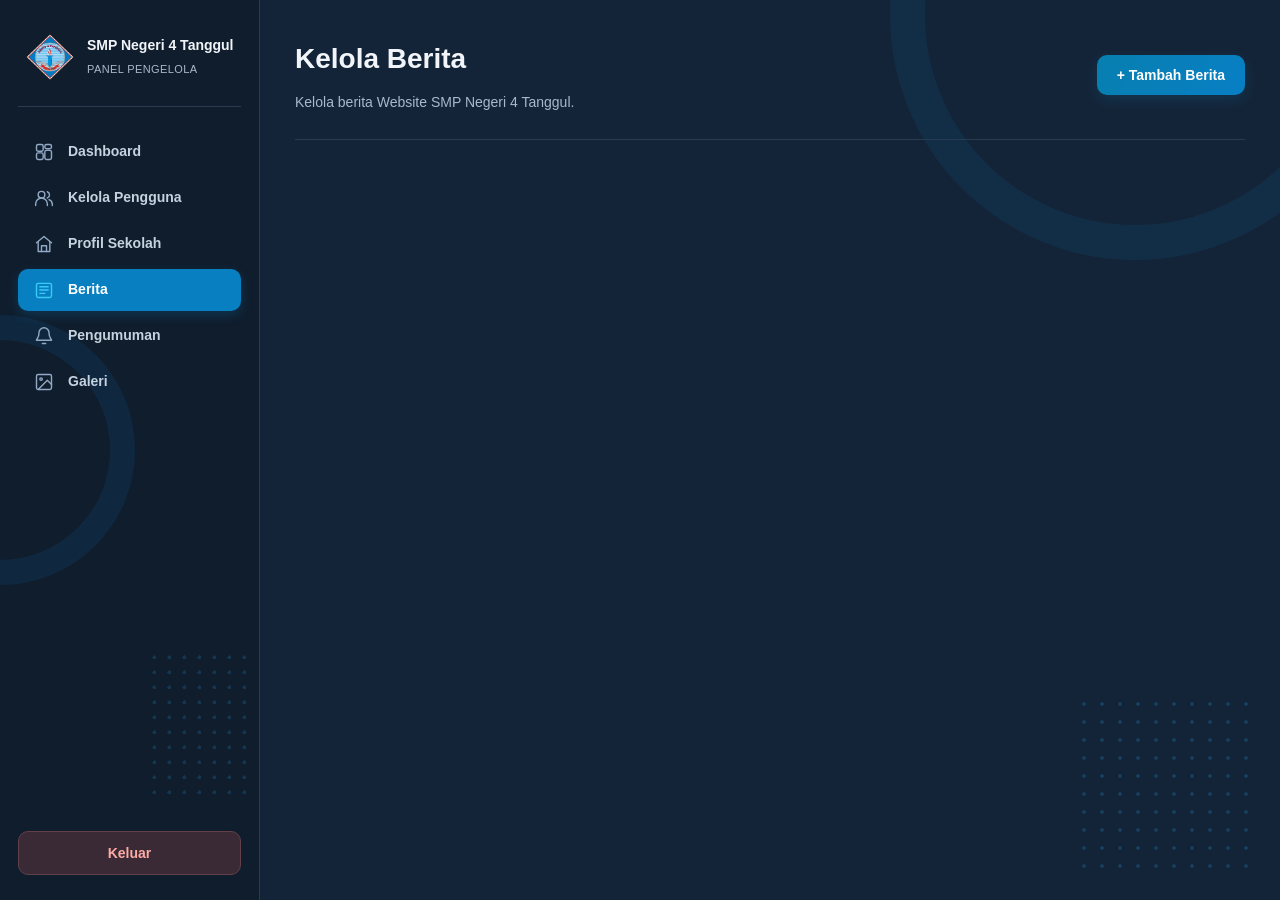
==== website/berita-admin.html @ f540a7ff "Membuat halaman awal pengelolaan berita" ====
<!DOCTYPE html>
<html lang="id">
<head>
    <meta charset="UTF-8">
    <meta name="viewport" content="width=device-width, initial-scale=1.0">
    <title>Kelola Berita - SMP Negeri 4 Tanggul</title>
    <link rel="stylesheet" href="style.css">
</head>
<body>

    <div class="dashboard-admin">

        <!-- SIDEBAR -->
        <aside class="sidebar-admin">
            <div class="sidebar-brand">
                <img src="assets/logo-sekolah.png" alt="Logo Sekolah">
                <div>
                    <h2>SMP Negeri 4 Tanggul</h2>
                    <p>Panel Pengelola</p>
                </div>
            </div>

            <nav class="sidebar-menu">
                <a href="dashboard-admin.html">
                    <span class="menu-icon">
                        <svg viewBox="0 0 24 24">
                            <rect x="3" y="3" width="8" height="8" rx="2"/>
                            <rect x="13" y="3" width="8" height="5" rx="2"/>
                            <rect x="13" y="10" width="8" height="11" rx="2"/>
                            <rect x="3" y="13" width="8" height="8" rx="2"/>
                        </svg>
                    </span>
                    Dashboard
                </a>

                <a href="#" id="menuPengguna">
                    <span class="menu-icon">
                        <svg viewBox="0 0 24 24">
                            <circle cx="9" cy="8" r="4"/>
                            <path d="M2 21v-2a7 7 0 0 1 14 0v2"/>
                            <path d="M16 4.5a4 4 0 0 1 0 7.5"/>
                            <path d="M18 14a6 6 0 0 1 4 5.5V21"/>
                        </svg>
                    </span>
                    Kelola Pengguna
                </a>

                <a href="#">
                    <span class="menu-icon">
                        <svg viewBox="0 0 24 24">
                            <path d="M3 10.5 12 3l9 7.5"/>
                            <path d="M5 9.5V21h14V9.5"/>
                            <path d="M9 21v-7h6v7"/>
                        </svg>
                    </span>
                    Profil Sekolah
                </a>

                <a href="berita-admin.html" class="active">
                    <span class="menu-icon">
                        <svg viewBox="0 0 24 24">
                            <rect x="3" y="4" width="18" height="17" rx="2"/>
                            <path d="M7 8h10M7 12h10M7 16h6"/>
                        </svg>
                    </span>
                    Berita
                </a>

                <a href="#">
                    <span class="menu-icon">
                        <svg viewBox="0 0 24 24">
                            <path d="M18 8a6 6 0 0 0-12 0c0 7-3 7-3 9h18c0-2-3-2-3-9"/>
                            <path d="M10 21h4"/>
                        </svg>
                    </span>
                    Pengumuman
                </a>

                <a href="#">
                    <span class="menu-icon">
                        <svg viewBox="0 0 24 24">
                            <rect x="3" y="3" width="18" height="18" rx="2"/>
                            <circle cx="8.5" cy="8.5" r="1.5"/>
                            <path d="m21 15-5-5L5 21"/>
                        </svg>
                    </span>
                    Galeri
                </a>
            </nav>

            <button id="tombolLogout" class="logout-admin">
                Keluar
            </button>
        </aside>

        <!-- KONTEN UTAMA -->
        <main class="dashboard-content">

            <header class="dashboard-header">
                <div class="header-info">
                    <h1>Kelola Berita</h1>
                    <p>Kelola berita Website SMP Negeri 4 Tanggul.</p>
                </div>

                <button class="btn-tambah-berita" id="tombolTambahBerita">
                    + Tambah Berita
                </button>
            </header>

            <!-- FORM TAMBAH BERITA -->
            <section class="form-berita" id="formBerita" style="display: none;">

                <div class="form-berita-header">
                    <h2>Tambah Berita Baru</h2>
                    <p>Isi informasi berita yang akan ditampilkan di website sekolah.</p>
                </div>

                <div class="form-berita-body">

                    <div class="form-group-berita">
                        <label for="judulBerita">Judul Berita</label>
                        <input
                            type="text"
                            id="judulBerita"
                            placeholder="Masukkan judul berita">
                    </div>

                    <div class="form-group-berita">
                        <label for="slugBerita">Slug URL</label>
                        <input
                            type="text"
                            id="slugBerita"
                            placeholder="Slug akan dibuat otomatis"
                            readonly>
                        <small style="color: #718096;">
                            Slug dibuat otomatis berdasarkan judul berita.
                        </small>
                    </div>

                    <div class="form-group-berita">
                        <label for="ringkasanBerita">Ringkasan Berita</label>
                        <textarea
                            id="ringkasanBerita"
                            rows="3"
                            placeholder="Tuliskan ringkasan singkat berita"></textarea>
                    </div>

                    <div class="form-group-berita">
                        <label for="isiBerita">Isi Berita</label>
                        <textarea
                            id="isiBerita"
                            rows="8"
                            placeholder="Tuliskan isi berita secara lengkap"></textarea>
                    </div>

                    <div class="form-group-berita">
                        <label for="gambarBerita">Gambar Berita</label>
                        <input type="file" id="gambarBerita" accept="image/*">

                        <div id="pratinjauGambar" style="display: none; margin-top: 15px;">
                            <img
                                id="gambarPreview"
                                src=""
                                alt="Pratinjau gambar berita"
                                style="width: 100%; max-width: 350px; border-radius: 10px; border: 1px solid #D7E1EC;">

                            <p style="font-size: 12px; color: #718096;">
                                Pratinjau gambar berita
                            </p>
                        </div>
                    </div>

                    <div class="form-group-berita">
                        <label for="statusBerita">Status Berita</label>
                        <select id="statusBerita">
                            <option value="draft">Simpan sebagai Draft</option>
                            <option value="published">Terbitkan Berita</option>
                        </select>
                    </div>

                    <div class="form-berita-actions">
                        <button type="button" id="tombolBatalBerita">
                            Batal
                        </button>

                        <button type="button" id="tombolSimpanBerita">
                            Simpan Berita
                        </button>
                    </div>

                </div>
            </section>

        </main>

    </div>

    <script>
        // Membuka formulir berita
        const tombolTambahBerita =
            document.getElementById('tombolTambahBerita');

        const formBerita =
            document.getElementById('formBerita');

        const tombolBatalBerita =
            document.getElementById('tombolBatalBerita');

        tombolTambahBerita.addEventListener('click', function() {
            formBerita.style.display = 'block';
            tombolTambahBerita.style.display = 'none';

            document.getElementById('judulBerita').focus();
        });

        // Menutup formulir berita
        tombolBatalBerita.addEventListener('click', function() {
            formBerita.style.display = 'none';
            tombolTambahBerita.style.display = 'inline-flex';
        });

        // Membuat slug otomatis dari judul berita
        const judulBerita = document.getElementById('judulBerita');
        const slugBerita = document.getElementById('slugBerita');

        judulBerita.addEventListener('input', function() {
            let slug = judulBerita.value
                .toLowerCase()
                .trim()
                .replace(/[^a-z0-9\s-]/g, '')
                .replace(/\s+/g, '-')
                .replace(/-+/g, '-');

            slugBerita.value = slug;
        });

        // Pratinjau gambar berita
        const gambarBerita = document.getElementById('gambarBerita');
        const pratinjauGambar = document.getElementById('pratinjauGambar');
        const gambarPreview = document.getElementById('gambarPreview');

        let urlPratinjauGambar = null;

        gambarBerita.addEventListener('change', function() {
            const file = gambarBerita.files[0];

            if (!file) {
                pratinjauGambar.style.display = 'none';
                return;
            }

            if (!file.type.startsWith('image/')) {
                alert('Silakan pilih file gambar.');
                gambarBerita.value = '';
                pratinjauGambar.style.display = 'none';
                return;
            }

            if (urlPratinjauGambar) {
                URL.revokeObjectURL(urlPratinjauGambar);
            }

            urlPratinjauGambar = URL.createObjectURL(file);
            gambarPreview.src = urlPratinjauGambar;
            pratinjauGambar.style.display = 'block';
        });
        
    </script>

</body>
</html>
---- website/style.css ----
/* =================================
   DESAIN WEBSITE SMP NEGERI 4 TANGGUL
   Tema: Dark Modern
================================= */

:root {
  --bg: #F4F7FA;
  --surface: #FFFFFF;
  --surface-light: #DCE2E6;
  --primary: #037FC5;
  --accent: #D8241B;
  --text: #242021;
  --muted: #4D6478;
}

* {
  margin: 0;
  padding: 0;
  box-sizing: border-box;
}

body {
 font-family: 'Inter', sans-serif;
  background: var(--bg);
  color: var(--text);
  line-height: 1.7;
}

.navbar {
  background: var(--surface);
  padding: 20px 6%;
  display: flex;
  justify-content: space-between;
  align-items: center;
  gap: 30px;
  border-bottom: 1px solid #26344b;
}

.logo h1 {
  color: var(--primary);
  font-size: 23px;
  margin-bottom: 2px;
}

.logo p {
  color: var(--muted);
  font-size: 13px;
}

nav {
  display: flex;
  gap: 25px;
  align-items: center;
}

nav a {
  color: var(--text);
  text-decoration: none;
  font-size: 14px;
  transition: color 0.3s;
}

nav a:hover {
  color: var(--primary);
}


/* HERO SECTION */

.hero {
  min-height: 430px;
  display: flex;
  align-items: center;
  padding: 60px 7%;
  background: linear-gradient(
    120deg,
    #151f32,
    #0b1120
  );
  border-radius: 16px;
}

.hero-content {
  max-width: 700px;
}

.hero-label {
  display: inline-block;
  color: var(--primary);
  font-size: 13px;
  font-weight: bold;
  letter-spacing: 2px;
  margin-bottom: 18px;
}

.hero h2 {
  font-size: 42px;
  line-height: 1.25;
  margin-bottom: 20px;
  color: var(--text);
}

.hero h2 strong {
  color: var(--primary);
  display: block;
}

.hero p {
  color: var(--muted);
  font-size: 16px;
  max-width: 600px;
  margin-bottom: 28px;
}

.hero-button {
  display: inline-block;
  background: var(--primary);
  color: #0b1120;
  padding: 12px 25px;
  border-radius: 8px;
  text-decoration: none;
  font-weight: bold;
  transition: 0.3s;
}

.hero-button:hover {
  background: #7dd3fc;
  transform: translateY(-2px);
}

/* RESPONSIVE DESIGN */

@media (max-width: 768px) {

  .navbar {
    flex-direction: column;
    text-align: center;
    gap: 18px;
    padding: 20px;
  }

  nav {
    justify-content: center;
    flex-wrap: wrap;
    gap: 12px 18px;
  }

  main {
    margin: 25px 12px;
    padding: 15px;
  }

  .hero {
    min-height: 350px;
    padding: 35px 22px;
  }

  .hero h2 {
    font-size: 30px;
  }

  .hero p {
    font-size: 14px;
  }
}

@media (max-width: 400px) {

  .logo h1 {
    font-size: 20px;
  }

  nav a {
    font-size: 13px;
  }

  .hero h2 {
    font-size: 26px;
  }
}

/* PROFIL SEKOLAH */

.profil {
  padding: 70px 7%;
}

.section-heading {
  text-align: center;
  margin-bottom: 40px;
}

.section-label {
  color: var(--primary);
  font-size: 13px;
  font-weight: bold;
  letter-spacing: 2px;
}

.section-heading h2 {
  color: var(--text);
  font-size: 32px;
  margin: 10px 0;
}

.section-heading p {
  color: var(--muted);
}

.profil-content {
  display: grid;
  grid-template-columns: repeat(2, 1fr);
  gap: 22px;
}

.profil-card {
  background: var(--surface);
  border: 1px solid #DCE2E6;
  border-radius: 14px;
  padding: 28px;
  transition: 0.3s;
}

.profil-card:hover {
  transform: translateY(-5px);
  border-color: var(--primary);
}

.profil-card h3 {
  color: var(--primary);
  font-size: 20px;
  margin-bottom: 12px;
}

.profil-card p {
  color: var(--muted);
  font-size: 15px;
}

/* RESPONSIVE PROFIL */

@media (max-width: 768px) {
  .profil {
    padding: 45px 20px;
  }

  .profil-content {
    grid-template-columns: 1fr;
    gap: 16px;
  }

  .section-heading h2 {
    font-size: 27px;
  }

  .profil-card {
    padding: 22px;
  }
}


/* =================================
   PENYEMPURNAAN TEMA LIGHT MODERN
================================= */

/* NAVBAR */
.navbar {
  background: #FFFFFF;
  border-bottom: 1px solid #DCE2E6;
  box-shadow: 0 2px 12px rgba(36, 32, 33, 0.04);
}

.logo h1 {
  color: #037FC5;
}

nav a {
  color: #242021;
}

nav a:hover {
  color: #037FC5;
}

/* HERO / BAGIAN BERANDA */
.hero {
  background: linear-gradient(
    120deg,
    #EAF5FC,
    #FFFFFF
  );
  border: 1px solid #DCEAF2;
  box-shadow: 0 8px 25px rgba(3, 127, 197, 0.06);
}

.hero-label {
  color: #037FC5;
}

.hero h2 {
  color: #242021;
}

.hero h2 strong {
  color: #037FC5;
}

.hero p {
  color: #4D6478;
}

/* TOMBOL UTAMA */
.hero-button {
  background: #037FC5;
  color: #FFFFFF;
  box-shadow: 0 4px 12px rgba(3, 127, 197, 0.18);
}

.hero-button:hover {
  background: #026AA6;
  color: #FFFFFF;
}

/* BAGIAN PROFIL */
.section-heading h2 {
  color: #242021;
}

.section-heading p {
  color: #4D6478;
}

.section-label {
  color: #037FC5;
}

.profil-card {
  background: #FFFFFF;
  border: 1px solid #E3EAF0;
  box-shadow: 0 5px 18px rgba(36, 32, 33, 0.04);
}

.profil-card:hover {
  border-color: #037FC5;
  box-shadow: 0 10px 25px rgba(3, 127, 197, 0.10);
}

.profil-card h3 {
  color: #037FC5;
}

.profil-card p {
  color: #4D6478;
}

/* FOOTER */
footer {
  background: #FFFFFF;
  border-top: 1px solid #DCE2E6;
  color: #4D6478;
  text-align: center;
  padding: 22px 15px;
}

footer p {
  color: #4D6478;
}



/* LOGO SEKOLAH */
.logo {
  display: flex;
  align-items: center;
  gap: 14px;
}

.logo img {
  width: 58px;
  height: 58px;
  object-fit: contain;
}

.logo-text h1 {
  color: var(--primary);
  font-size: 23px;
  margin-bottom: 2px;
}

.logo-text p {
  color: var(--muted);
  font-size: 13px;
}


/* =================================
   PENGUMUMAN TERBARU
================================= */

.pengumuman {
  padding: 70px 7%;
  background: #F4F7FA;
}

.pengumuman-list {
  display: grid;
  grid-template-columns: repeat(2, 1fr);
  gap: 24px;
}

.pengumuman-card {
  background: #FFFFFF;
  border: 1px solid #E3EAF0;
  border-radius: 14px;
  padding: 28px;
  box-shadow: 0 5px 18px rgba(36, 32, 33, 0.04);
  transition: 0.3s;
}

.pengumuman-card:hover {
  transform: translateY(-5px);
  box-shadow: 0 10px 25px rgba(3, 127, 197, 0.10);
}

.pengumuman-card.penting {
  border-left: 5px solid #D8241B;
  background: linear-gradient(135deg, #FFFFFF, #FFF5F4);
}

.pengumuman-label {
  display: inline-block;
  background: #EAF5FC;
  color: #037FC5;
  padding: 6px 12px;
  border-radius: 5px;
  font-size: 11px;
  font-weight: bold;
  letter-spacing: 1px;
  margin-bottom: 16px;
}

.pengumuman-card.penting .pengumuman-label {
  background: #FCE8E7;
  color: #D8241B;
}

.pengumuman-card h3 {
  color: #242021;
  font-size: 20px;
  margin-bottom: 12px;
}

.pengumuman-card p {
  color: #4D6478;
  font-size: 14px;
  line-height: 1.7;
  margin-bottom: 20px;
}

.pengumuman-tanggal {
  color: #4D6478;
  font-size: 12px;
}

/* RESPONSIVE PENGUMUMAN */
@media (max-width: 768px) {
  .pengumuman {
    padding: 45px 20px;
  }

  .pengumuman-list {
    grid-template-columns: 1fr;
    gap: 16px;
  }

  .pengumuman-card {
    padding: 22px;
  }
}


/* =================================
   BERITA DAN KEGIATAN SEKOLAH
================================= */

.berita {
  padding: 70px 7%;
  background: #FFFFFF;
}

.berita-list {
  display: grid;
  grid-template-columns: repeat(3, 1fr);
  gap: 24px;
}

.berita-card {
  background: #FFFFFF;
  border: 1px solid #E3EAF0;
  border-radius: 14px;
  overflow: hidden;
  box-shadow: 0 5px 18px rgba(36, 32, 33, 0.05);
  transition: 0.3s;
}

.berita-card:hover {
  transform: translateY(-6px);
  box-shadow: 0 12px 28px rgba(3, 127, 197, 0.12);
}

.berita-gambar {
  width: 100%;
  height: 210px;
  overflow: hidden;
  background: #EAF5FC;
}

.berita-gambar img {
  width: 100%;
  height: 100%;
  object-fit: cover;
  transition: transform 0.4s;
}

.berita-card:hover .berita-gambar img {
  transform: scale(1.05);
}

.berita-content {
  padding: 24px;
}

.berita-kategori {
  color: #037FC5;
  font-size: 11px;
  font-weight: bold;
  letter-spacing: 1px;
}

.berita-content h3 {
  color: #242021;
  font-size: 19px;
  line-height: 1.4;
  margin: 12px 0;
}

.berita-content p {
  color: #4D6478;
  font-size: 14px;
  line-height: 1.7;
}

/* RESPONSIVE BERITA */
@media (max-width: 900px) {
  .berita-list {
    grid-template-columns: repeat(2, 1fr);
  }
}

@media (max-width: 600px) {
  .berita {
    padding: 45px 20px;
  }

  .berita-list {
    grid-template-columns: 1fr;
    gap: 18px;
  }

  .berita-gambar {
    height: 220px;
  }
}


/* =================================
   SAMBUTAN KEPALA SEKOLAH
================================= */

.sambutan {
  padding: 75px 7%;
  background: #F4F7FA;
}

.sambutan-container {
  display: grid;
  grid-template-columns: 0.8fr 1.5fr;
  gap: 50px;
  align-items: center;
  max-width: 1150px;
  margin: 0 auto;
}

.sambutan-foto {
  width: 100%;
}

.foto-placeholder {
  min-height: 390px;
  background: linear-gradient(145deg, #EAF5FC, #DCE2E6);
  border: 1px solid #DCEAF2;
  border-radius: 16px;
  display: flex;
  align-items: center;
  justify-content: center;
  text-align: center;
  padding: 20px;
  color: #037FC5;
  font-size: 14px;
  font-weight: bold;
  letter-spacing: 1px;
}

.sambutan-content h2 {
  color: #242021;
  font-size: 30px;
  line-height: 1.35;
  margin: 14px 0 22px;
}

.sambutan-content p {
  color: #4D6478;
  font-size: 15px;
  line-height: 1.9;
  margin-bottom: 14px;
}

.sambutan-identitas {
  display: flex;
  flex-direction: column;
  gap: 5px;
  margin-top: 25px;
  padding-left: 15px;
  border-left: 4px solid #037FC5;
}

.sambutan-identitas strong {
  color: #242021;
  font-size: 16px;
}

.sambutan-identitas span {
  color: #4D6478;
  font-size: 14px;
}

/* RESPONSIVE SAMBUTAN */
@media (max-width: 768px) {
  .sambutan {
    padding: 45px 20px;
  }

  .sambutan-container {
    grid-template-columns: 1fr;
    gap: 28px;
  }

  .foto-placeholder {
    min-height: 300px;
  }

  .sambutan-content h2 {
    font-size: 25px;
  }
}


/* =================================
   GALERI KEGIATAN SEKOLAH
================================= */

.galeri {
  padding: 75px 7%;
  background: #FFFFFF;
}

.galeri-grid {
  display: grid;
  grid-template-columns: repeat(4, 1fr);
  gap: 18px;
}

.galeri-item {
  height: 220px;
  border-radius: 12px;
  overflow: hidden;
  background: #EAF5FC;
  box-shadow: 0 5px 16px rgba(36, 32, 33, 0.07);
}

.galeri-item img {
  width: 100%;
  height: 100%;
  object-fit: cover;
  transition: transform 0.4s;
}

.galeri-item:hover img {
  transform: scale(1.08);
}

.galeri-link {
  text-align: center;
  margin-top: 35px;
}

.galeri-link a {
  display: inline-block;
  background: #037FC5;
  color: #FFFFFF;
  padding: 12px 28px;
  border-radius: 8px;
  text-decoration: none;
  font-size: 14px;
  font-weight: bold;
  transition: 0.3s;
}

.galeri-link a:hover {
  background: #026AA6;
  transform: translateY(-2px);
}

/* RESPONSIVE GALERI */
@media (max-width: 900px) {
  .galeri-grid {
    grid-template-columns: repeat(2, 1fr);
  }
}

@media (max-width: 600px) {
  .galeri {
    padding: 45px 20px;
  }

  .galeri-grid {
    grid-template-columns: repeat(2, 1fr);
    gap: 12px;
  }

  .galeri-item {
    height: 150px;
  }
}


/* =================================
   KONTAK DAN LOKASI SEKOLAH
================================= */

.kontak {
  padding: 75px 7%;
  background: #F4F7FA;
}

.kontak-container {
  max-width: 850px;
  margin: 0 auto;
}

.kontak-card {
  background: #FFFFFF;
  border: 1px solid #E3EAF0;
  border-radius: 16px;
  padding: 35px;
  box-shadow: 0 8px 25px rgba(36, 32, 33, 0.05);
}

.kontak-item {
  padding: 18px 0;
  border-bottom: 1px solid #E3EAF0;
}

.kontak-item:first-child {
  padding-top: 0;
}

.kontak-item h3 {
  color: #037FC5;
  font-size: 17px;
  margin-bottom: 8px;
}

.kontak-item p {
  color: #4D6478;
  font-size: 15px;
  line-height: 1.8;
}

.kontak-item a {
  color: #4D6478;
  text-decoration: none;
  transition: 0.3s;
}

.kontak-item a:hover {
  color: #037FC5;
}

.kontak-maps {
  display: inline-block;
  margin-top: 25px;
  background: #037FC5;
  color: #FFFFFF;
  padding: 13px 24px;
  border-radius: 8px;
  text-decoration: none;
  font-size: 14px;
  font-weight: bold;
  transition: 0.3s;
}

.kontak-maps:hover {
  background: #026AA6;
  transform: translateY(-2px);
}

/* RESPONSIVE KONTAK */
@media (max-width: 600px) {
  .kontak {
    padding: 45px 20px;
  }

  .kontak-card {
    padding: 24px;
  }

  .kontak-item p {
    font-size: 14px;
    overflow-wrap: anywhere;
  }
}


/* FOOTER */
footer {
  background: #FFFFFF;
  border-top: 3px solid #037FC5;
  padding: 35px 7%;
  text-align: center;
}

.footer-content h3 {
  color: #037FC5;
  font-size: 20px;
  margin-bottom: 10px;
}

.footer-content p {
  color: #4D6478;
  font-size: 14px;
  margin-bottom: 8px;
  line-height: 1.7;
}

.footer-content p:last-child {
  margin-top: 20px;
  font-size: 13px;
}


/* =================================
   DESAIN BARU - HEADER DAN NAVIGASI
================================= */

.navbar {
  background: rgba(255, 255, 255, 0.96);
  padding: 16px 6%;
  display: flex;
  justify-content: space-between;
  align-items: center;
  gap: 25px;
  border-bottom: 1px solid #E5EDF3;
  box-shadow: 0 4px 18px rgba(20, 70, 110, 0.07);
  position: relative;
  z-index: 10;
  position: sticky;
  top: 0;
  z-index: 1000;
}

.logo {
  gap: 12px;
}

.logo img {
  width: 62px;
  height: 62px;
  object-fit: contain;
}

.logo-text h1 {
  color: #037FC5;
  font-size: 22px;
  font-weight: 800;
  letter-spacing: -0.5px;
}

.logo-text p {
  color: #4D6478;
  font-size: 12px;
  letter-spacing: 0.5px;
}

nav {
  display: flex;
  align-items: center;
  gap: 8px;
}

nav a {
  color: #242021;
  text-decoration: none;
  font-size: 14px;
  font-weight: 600;
  padding: 10px 14px;
  border-radius: 8px;
  transition: all 0.3s ease;
}

nav a:hover {
  color: #FFFFFF;
  background: #D8241B;
  transform: translateY(-2px);
  box-shadow: 0 4px 12px rgba(216, 36, 27, 0.20);
}

/* HEADER RESPONSIF */
@media (max-width: 768px) {
  .navbar {
    padding: 18px 15px;
  }

  .logo img {
    width: 55px;
    height: 55px;
  }

  nav {
    gap: 5px;
  }

  nav a {
    padding: 8px 10px;
  }
}


/* MENU NAVIGASI AKTIF */
nav a.active {
  color: #FFFFFF;
  background: #037FC5;
  box-shadow: 0 4px 12px rgba(3, 127, 197, 0.20);
}


/* AKSEN WARNA HEADER */
.navbar {
  border-bottom: none;
  position: sticky;
  top: 0;
  z-index: 1000;
}

.navbar::after {
  content: "";
  position: absolute;
  bottom: 0;
  left: 0;
  width: 100%;
  height: 4px;
  background: linear-gradient(
    90deg,
    #037FC5 0%,
    #77C4EE 55%,
    #D8241B 100%
  );
}




/* TOP BAR - INFORMASI SEKOLAH */

.top-bar {
  background: linear-gradient(
    100deg,
    #037FC5 0%,
    #77C4EE 55%,
    #D8241B 100%
  );
  border-bottom: 1px solid #037FC5;
  padding: 9px 6%;
  position: relative;
  z-index: 1001;
}


.top-bar-content {
  display: flex;
  justify-content: space-between;
  align-items: center;
  gap: 15px;
  max-width: 1400px;
  margin: 0 auto;
}

.top-bar-content span {
  color: #FFFFFF;
  font-size: 11px;
  font-weight: 600;
  letter-spacing: 0.5px;
}

/* TOP BAR DI LAYAR HP */
@media (max-width: 600px) {
  .top-bar-content {
    flex-direction: column;
    gap: 4px;
    text-align: center;
  }

  .top-bar-content span {
    font-size: 10px;
  }
}
.top-bar-location {
  display: inline-flex;
  align-items: center;
  gap: 7px;
}

.top-bar-location svg {
   color: #FFFFFF;
  flex-shrink: 0;
}


/* IKON MEDIA SOSIAL TOP BAR */
.social-links {
  display: flex;
  align-items: center;
  gap: 10px;
}

.social-links a {
  width: 30px;
  height: 30px;
  display: flex;
  align-items: center;
  justify-content: center;
  color: #4D6478;
  background: #FFFFFF;
  border: 1px solid #DCEAF3;
  border-radius: 8px;
  text-decoration: none;
  transition: all 0.3s ease;
}

.social-links svg {
  width: 16px;
  height: 16px;
}

.social-links a:hover {
  color: #FFFFFF;
  background: #D8241B;
  border-color: #D8241B;
  transform: translateY(-3px);
  box-shadow: 0 4px 10px rgba(216, 36, 27, 0.20);
}

/* Font untuk judul */
h1, h2, h3, h4, h5, h6 {
  font-family: 'Poppins', sans-serif;
}

/* PENYESUAIAN KETEBALAN FONT */

body {
  font-family: 'Inter', sans-serif;
  font-weight: 400;
}

h1, h2, h3, h4, h5, h6 {
  font-family: 'Inter', sans-serif;
  font-weight: 600;
}

nav a {
  font-weight: 500;
}

button,
.btn {
  font-weight: 600;
}

/* PENYESUAIAN FOOTER LEBIH RAPAT */

footer {
  line-height: 1.2;
  padding-top: 25px;
  padding-bottom: 25px;
}

.footer-content h3 {
  margin: 0 0 5px;
  line-height: 1.2;
}

.footer-content p {
  margin: 0 0 3px;
  line-height: 1.3;
}

.footer-content p:last-child {
  margin-bottom: 0;
}



/* PENYEMPURNAAN HERO SECTION */

.hero-content {
  max-width: 850px;
}

.hero-label {
  font-size: 12px;
  font-weight: 600;
  letter-spacing: 2px;
}

.hero-content h2 {
  font-size: clamp(34px, 5vw, 54px);
  font-weight: 600;
  line-height: 1.2;
  margin: 18px 0;
}

.hero-content h2 strong {
  display: block;
  font-weight: 700;
  color: #037FC5;
}

.hero-content p {
  max-width: 650px;
  margin: 0 auto 28px;
  font-size: 16px;
  font-weight: 400;
  line-height: 1.7;
}



/* HERO SECTION - DARK BLUE */

.hero {
  min-height: 520px;
  display: flex;
  align-items: center;
  padding: 65px 7%;
  border-radius: 0;

  background-color: #0B1F38;
  background-image:
    linear-gradient(
      90deg,
      rgba(11, 31, 56, 0.98) 0%,
      rgba(11, 31, 56, 0.94) 35%,
      rgba(11, 31, 56, 0.70) 58%,
      rgba(11, 31, 56, 0.12) 100%
    ),
    url('assets/fotowebsite.png');

  background-size: cover;
  background-position: center;
  background-repeat: no-repeat;
}

.hero-content {
  max-width: 650px;
  position: relative;
  z-index: 1;
}

.hero-label {
  color: #77C4EE;
  font-weight: 600;
}

.hero h2 {
  color: #FFFFFF;
  font-weight: 600;
}

.hero h2 strong {
  color: #77C4EE;
  font-weight: 700;
}

.hero p {
  color: #DCE2E6;
  font-weight: 400;
}

.hero-button {
  background: #037FC5;
  color: #FFFFFF;
  font-weight: 600;
}

.hero-button:hover {
  background: #D8241B;
  color: #FFFFFF;
}

/* HERO RESPONSIVE */

@media (max-width: 768px) {
  .hero {
    min-height: 430px;
    padding: 40px 22px;
    background-position: 65% center;
    background-image:
      linear-gradient(
        90deg,
        rgba(11, 31, 56, 0.96) 0%,
        rgba(11, 31, 56, 0.88) 55%,
        rgba(11, 31, 56, 0.55) 100%
      ),
      url('assets/fotowebsite.png');
  }

  .hero-content {
    max-width: 100%;
  }
}


/* PENYEMPURNAAN TAMPILAN KONTAK */

.kontak-card {
  max-width: 100%;
}

.kontak-grid {
  display: grid;
  grid-template-columns: repeat(3, 1fr);
  gap: 18px;
}

.kontak-item {
  background: #F4F7FA;
  border: 1px solid #E3EAF0;
  border-radius: 12px;
  padding: 25px 20px;
  text-align: center;
  border-bottom: none;
}

.kontak-item:first-child {
  padding-top: 25px;
}

.kontak-icon {
  display: inline-flex;
  align-items: center;
  justify-content: center;
  width: 48px;
  height: 48px;
  background: #E3F3FC;
  color: #037FC5;
  border-radius: 12px;
  font-size: 24px;
  margin-bottom: 15px;
}

.kontak-item h3 {
  margin-bottom: 10px;
}

.kontak-item p {
  overflow-wrap: anywhere;
}

.kontak-maps {
  display: table;
  margin: 28px auto 0;
}

/* RESPONSIVE KONTAK BARU */

@media (max-width: 768px) {
  .kontak-grid {
    grid-template-columns: 1fr;
  }
}



/* HALAMAN LOGIN PENGELOLA */

.login-admin {
  min-height: 100vh;
  display: flex;
  align-items: center;
  justify-content: center;
  padding: 30px 20px;
  background: #F4F7FA;
}

.login-card {
  width: 100%;
  max-width: 420px;
  padding: 40px;
  background: #FFFFFF;
  border: 1px solid #DCE2E6;
  border-radius: 16px;
  box-shadow: 0 10px 35px rgba(36, 32, 33, 0.08);
  text-align: center;
}

.login-logo {
  width: 85px;
  height: 85px;
  object-fit: contain;
  margin-bottom: 15px;
}

.login-card h1 {
  color: #242021;
  font-size: 26px;
  margin-bottom: 8px;
}

.login-card > p {
  color: #4D6478;
  font-size: 14px;
  margin-bottom: 30px;
}

#formLoginAdmin {
  text-align: left;
}

#formLoginAdmin label {
  display: block;
  color: #242021;
  font-size: 14px;
  font-weight: 600;
  margin-bottom: 8px;
}

#formLoginAdmin input {
  width: 100%;
  padding: 13px 14px;
  margin-bottom: 20px;
  border: 1px solid #DCE2E6;
  border-radius: 8px;
  font-family: inherit;
  font-size: 14px;
  box-sizing: border-box;
  outline: none;
}

#formLoginAdmin input:focus {
  border-color: #037FC5;
}

#formLoginAdmin button {
  width: 100%;
  padding: 14px;
  border: none;
  border-radius: 8px;
  background: #037FC5;
  color: #FFFFFF;
  font-family: inherit;
  font-size: 15px;
  font-weight: 600;
  cursor: pointer;
  transition: 0.3s;
}

#formLoginAdmin button:hover {
  background: #026AA6;
}

#pesanLogin {
  font-size: 13px;
  margin-top: 15px;
  text-align: center;
}

.kembali-beranda {
  display: inline-block;
  margin-top: 25px;
  color: #037FC5;
  font-size: 14px;
  text-decoration: none;
}

.kembali-beranda:hover {
  text-decoration: underline;
}

@media (max-width: 480px) {
  .login-card {
    padding: 30px 22px;
  }
}


/* DASHBOARD PENGELOLA */

.dashboard-admin {
  min-height: 100vh;
  display: flex;
  background: #F0F5FA;
}



.sidebar-brand {
  display: flex;
  align-items: center;
  gap: 12px;
  padding: 5px 8px 28px;
  border-bottom: 1px solid #DCE2E6;
}

.sidebar-brand img {
  width: 45px;
  height: 45px;
  object-fit: contain;
}

.sidebar-brand h2 {
  color: #123B5D;
  font-size: 13px;
  font-weight: 700;
  line-height: 1.4;
  margin: 0 0 4px;
  white-space: nowrap;
}
.sidebar-brand > div {
  flex: 1;
  min-width: 0;
}

.sidebar-brand p {
  color: #4D6478;
  font-size: 12px;
  margin: 0;
}

.sidebar-menu {
  display: flex;
  flex-direction: column;
  align-items: stretch;
  text-align: left;
  gap: 8px;
  margin-top: 28px;
}

.sidebar-menu a {
  display: flex;
  align-items: center;
  gap: 13px;
  padding: 13px 15px;
  color: #4D6478;
  text-decoration: none;
  font-size: 14px;
  font-weight: 600;
  border-radius: 10px;
  transition: all 0.25s ease;
  text-align: left;
}

.sidebar-menu a span {
  width: 22px;
  font-size: 19px;
  text-align: center;
  color: #71869A;
}

.sidebar-menu a:hover,
.sidebar-menu a.active {
  background: #E3F3FC;
  color: #037FC5;
}

.sidebar-menu a:hover span,
.sidebar-menu a.active span {
  color: #037FC5;
}

.sidebar-menu a:hover,
.sidebar-menu a.active {
  background: #E3F3FC;
  color: #037FC5;
  font-weight: 600;
}

/* TOMBOL KELUAR SIDEBAR */
.logout-admin {
  display: flex;
  align-items: center;
  justify-content: center;
  gap: 10px;
  width: 100%;
  margin-top: auto;
  padding: 13px 15px;
  border: 1px solid #F5D5D3;
  border-radius: 10px;
  background: #FFF5F4;
  color: #D8241B;
  font-family: inherit;
  font-size: 14px;
  font-weight: 600;
  cursor: pointer;
  transition: all 0.25s ease;
}

.logout-admin:hover {
  background: #D8241B;
  color: #FFFFFF;
  border-color: #D8241B;
  transform: translateY(-2px);
}

.dashboard-content {
  flex: 1;
  min-width: 0;
  padding: 35px;
}

.dashboard-header {
  margin-bottom: 30px;
}

.dashboard-header h1 {
  color: #242021;
  font-size: 28px;
  margin-bottom: 8px;
}

.dashboard-header p {
  color: #4D6478;
  font-size: 14px;
}

.dashboard-welcome {
  padding: 28px;
  margin-bottom: 25px;
  background: #FFFFFF;
  border: 1px solid #DCE2E6;
  border-radius: 14px;
}

.dashboard-welcome h2 {
  color: #037FC5;
  font-size: 21px;
  margin-bottom: 10px;
}

.dashboard-welcome p {
  color: #4D6478;
  font-size: 14px;
}

.dashboard-overview {
  padding: 28px;
  background: #FFFFFF;
  border: 1px solid #DCE2E6;
  border-radius: 14px;
}

.dashboard-overview h2 {
  color: #242021;
  font-size: 19px;
  margin-bottom: 12px;
}

.dashboard-overview p {
  color: #4D6478;
  font-size: 14px;
  line-height: 1.7;
}

@media (max-width: 768px) {
  .dashboard-admin {
    flex-direction: column;
  }

  .sidebar-admin {
    width: 100%;
    min-height: auto;
  }

  .sidebar-menu {
    display: grid;
    grid-template-columns: repeat(2, 1fr);
  }

  .logout-admin {
    margin-top: 20px;
  }

  .dashboard-content {
    padding: 25px 20px;
  }
}

/* IDENTITAS SEKOLAH DI SIDEBAR */
.sidebar-brand {
  display: flex;
  align-items: center;
  gap: 13px;
  padding: 8px 8px 25px;
  border-bottom: 1px solid #E8EEF3;
}

.sidebar-brand img {
  width: 48px;
  height: 48px;
  object-fit: contain;
  flex-shrink: 0;
}

.sidebar-brand h2 {
  color: #183B56;
  font-size: 14px;
  font-weight: 700;
  line-height: 1.5;
  margin: 0 0 4px;
}

.sidebar-brand p {
  color: #71869A;
  font-size: 11px;
  font-weight: 500;
  margin: 0;
  letter-spacing: 0.4px;
  text-transform: uppercase;
}

/* PENYEMPURNAAN SIDEBAR */
.sidebar-admin {
  width: 260px;
  min-height: 100vh;
  padding: 25px 18px;
  background: #FFFFFF;
  border-right: 1px solid #E8EEF3;
  display: flex;
  flex-direction: column;
  box-sizing: border-box;
  box-shadow: 4px 0 20px rgba(36, 32, 33, 0.025);
}



/* HEADER DASHBOARD MODERN */
.dashboard-header {
  display: flex;
  align-items: center;
  justify-content: space-between;
  gap: 20px;
  padding-bottom: 25px;
  margin-bottom: 30px;
  border-bottom: 1px solid #E5EDF3;
}

.header-info h1 {
  color: #183B56;
  font-size: 28px;
  font-weight: 700;
  margin: 0 0 8px;
}

.header-info p {
  color: #71869A;
  font-size: 14px;
  margin: 0;
}

.header-date {
  display: flex;
  flex-direction: column;
  gap: 5px;
  padding: 12px 18px;
  background: #FFFFFF;
  border: 1px solid #E5EDF3;
  border-radius: 10px;
}

.header-date span {
  color: #71869A;
  font-size: 11px;
}

.header-date strong {
  color: #037FC5;
  font-size: 13px;
  font-weight: 600;
}

@media (max-width: 600px) {
  .dashboard-header {
    align-items: flex-start;
    flex-direction: column;
  }

  .header-date {
    width: 100%;
    box-sizing: border-box;
  }
}

/* =================================
   TEMA DARK BLUE MODERN
================================= */

/* Latar utama dashboard */
.dashboard-admin {
  background: #142438;
}

/* Sidebar gelap */
.sidebar-admin {
  background: #101D2D;
  border-right: 1px solid #293B50;
  box-shadow: 5px 0 25px rgba(0, 0, 0, 0.15);
}

/* Area konten utama */
.dashboard-content {
  background: #142438;
}


/* =================================
   DARK THEME - SIDEBAR NAVIGASI
================================= */

/* Identitas sekolah */
.sidebar-brand h2 {
  color: #F1F5F9;
}

.sidebar-brand p {
  color: #A9B9CA;
}

.sidebar-brand {
  border-bottom-color: #293B50;
}

/* Tulisan menu */
.sidebar-menu a {
  color: #C5D2DF;
  font-weight: 600;
}

/* Ikon menu */
.sidebar-menu a span {
  color: #91A8BD;
}

/* Efek saat menu diarahkan kursor */
.sidebar-menu a:hover {
  background: #203B57;
  color: #FFFFFF;
}

/* Menu yang sedang aktif */
.sidebar-menu a.active {
  background: #087FC1;
  color: #FFFFFF;
  box-shadow: 0 4px 12px rgba(8, 127, 193, 0.25);
}

/* Ikon menu aktif */
.sidebar-menu a:hover span,
.sidebar-menu a.active span {
  color: #FFFFFF;
}

/* Tombol keluar */
.logout-admin {
  background: #392A35;
  border: 1px solid #62404A;
  color: #FFAAA5;
}

/* Efek tombol keluar */
.logout-admin:hover {
  background: #D8241B;
  border-color: #D8241B;
  color: #FFFFFF;
}

/* =================================
   DARK THEME - HEADER DASHBOARD
================================= */

.dashboard-header {
  border-bottom: 1px solid #293B50;
}

.header-info h1 {
  color: #F1F5F9;
  font-weight: 700;
}

.header-info p {
  color: #A9B9CA;
}

.header-date {
  background: #1D3047;
  border: 1px solid #344B64;
  border-radius: 12px;
}

.header-date span {
  color: #A9B9CA;
}

.header-date strong {
  color: #45B5F5;
}

/* =================================
   DARK THEME - KARTU SAMBUTAN
================================= */

.dashboard-welcome {
  background: linear-gradient(120deg, #087FC1, #123B5D);
  border: 1px solid #248CC5;
  border-radius: 16px;
  box-shadow: 0 8px 24px rgba(0, 0, 0, 0.15);
}

.dashboard-welcome h2 {
  color: #FFFFFF;
  font-size: 22px;
  font-weight: 700;
}

.dashboard-welcome p {
  color: #DCEFFC;
}

/* =================================
   DARK THEME - RINGKASAN
================================= */

.dashboard-overview {
  background: #1D3047;
  border: 1px solid #344B64;
  border-radius: 16px;
  box-shadow: 0 5px 18px rgba(0, 0, 0, 0.12);
}

.dashboard-overview h2 {
  color: #F1F5F9;
}

.dashboard-overview p {
  color: #B9CADD;
}

/* MERAPATKAN JARAK MENU SIDEBAR */
.sidebar-menu {
  gap: 4px;
  margin-top: 24px;
}

.sidebar-menu a {
  padding-top: 10px;
  padding-bottom: 10px;
  line-height: 1.4;
}


/* =================================
   DARK THEME - ABSTRACT GEOMETRIC
================================= */

/* BACKGROUND UTAMA */
.dashboard-content {
  position: relative;
  isolation: isolate;
  overflow: hidden;
  background-color: #142438;
}

/* BUSUR LINGKARAN BESAR */
.dashboard-content::before {
  content: "";
  position: absolute;
  width: 420px;
  height: 420px;
  top: -230px;
  right: -100px;
  border: 35px solid rgba(8, 127, 193, 0.10);
  border-radius: 50%;
  z-index: -1;
  pointer-events: none;
}

/* POLA TITIK DI AREA KONTEN */
.dashboard-content::after {
  content: "";
  position: absolute;
  width: 180px;
  height: 180px;
  bottom: 25px;
  right: 25px;
  background-image: radial-gradient(
    rgba(32, 165, 240, 0.35) 2px,
    transparent 2px
  );
  background-size: 18px 18px;
  opacity: 0.55;
  z-index: -1;
  pointer-events: none;
}

/* SIDEBAR */
.sidebar-admin {
  position: relative;
  isolation: isolate;
  overflow: hidden;
  background: #101D2D;
}

/* LINGKARAN BESAR */
.sidebar-admin::before {
  content: "";
  position: absolute;
  width: 220px;
  height: 220px;
  top: 35%;
  left: -135px;
  border: 25px solid rgba(8, 127, 193, 0.12);
  border-radius: 50%;
  z-index: -1;
  pointer-events: none;
}

/* POLA TITIK SIDEBAR */
.sidebar-admin::after {
  content: "";
  position: absolute;
  width: 100px;
  height: 150px;
  bottom: 100px;
  right: 12px;
  background-image: radial-gradient(
    rgba(32, 165, 240, 0.40) 2px,
    transparent 2px
  );
  background-size: 15px 15px;
  opacity: 0.45;
  z-index: -1;
  pointer-events: none;
}



/* =================================
   HERO - BRIGHT GEOMETRIC MODERN
================================= */

.hero {
  position: relative;
  isolation: isolate;
  overflow: hidden;
  background-color: #EAF5FC;
  background-image:
    linear-gradient(
      90deg,
      rgba(255, 255, 255, 0.97) 0%,
      rgba(255, 255, 255, 0.91) 38%,
      rgba(255, 255, 255, 0.60) 65%,
      rgba(255, 255, 255, 0.18) 100%
    ),
    url('assets/fotowebsite.png');
  background-size: cover;
  background-position: center;
  background-repeat: no-repeat;
}

.hero-content {
  position: relative;
  z-index: 2;
}

.hero-label {
  color: #037FC5;
}

.hero h2 {
  color: #242021;
}

.hero h2 strong {
  color: #037FC5;
}

.hero p {
  color: #4D6478;
}



/* =====================================
   HERO - BRIGHT ORGANIC MODERN
===================================== */

.hero {
  position: relative;
  isolation: isolate;
  overflow: hidden;

  min-height: 480px;
  display: grid;
  grid-template-columns: 1fr 1fr;
  align-items: center;
  gap: 35px;

  padding: 65px 7%;
  border-radius: 0;
  border: none;

  background: linear-gradient(
    120deg,
    #FFFFFF 0%,
    #F4FAFE 65%,
    #EAF6FC 100%
  );

  box-shadow: none;
}

/* AREA TEKS */
.hero-content {
  position: relative;
  z-index: 2;
  max-width: 600px;
}

.hero-label {
  display: inline-block;
  color: #037FC5;
  font-size: 13px;
  font-weight: 700;
  letter-spacing: 2px;
  margin-bottom: 18px;
}

.hero h2 {
  color: #242021;
  font-size: 42px;
  line-height: 1.25;
  margin-bottom: 20px;
}

.hero h2 strong {
  display: block;
  color: #037FC5;
}

.hero p {
  color: #4D6478;
  font-size: 16px;
  line-height: 1.8;
  max-width: 550px;
  margin-bottom: 28px;
}

/* TOMBOL */
.hero-button {
  display: inline-block;
  background: #037FC5;
  color: #FFFFFF;
  padding: 13px 26px;
  border-radius: 8px;
  text-decoration: none;
  font-weight: 600;
  box-shadow: 0 5px 15px rgba(3, 127, 197, 0.18);
  transition: 0.3s;
}

.hero-button:hover {
  background: #D8241B;
  transform: translateY(-3px);
}

/* AREA FOTO */
.hero-visual {
  position: relative;
  z-index: 1;
  width: 100%;
  max-width: 550px;
  justify-self: end;
}

.hero-visual img {
  display: block;
  width: 100%;
  height: 350px;
  object-fit: cover;
  border-radius: 24px;
  box-shadow: 0 15px 35px rgba(30, 80, 110, 0.16);
}

/* TAMPILAN TABLET DAN HP */
@media (max-width: 768px) {
  .hero {
    grid-template-columns: 1fr;
    gap: 35px;
    padding: 45px 22px;
  }

  .hero-content {
    max-width: 100%;
  }

  .hero h2 {
    font-size: 32px;
  }

  .hero-visual {
    max-width: 100%;
  }

  .hero-visual img {
    height: 280px;
  }
}

@media (max-width: 400px) {
  .hero h2 {
    font-size: 27px;
  }

  .hero-visual img {
    height: 220px;
  }
}


/* =====================================
   HERO - CIRCLE GEOMETRIC COMPOSITION
===================================== */

.hero {
  background: #FFFFFF;
}

.hero-content {
  position: relative;
  isolation: isolate;
  z-index: 1;
}

/* KOMPOSISI LINGKARAN */
.hero-content::before {
  content: "";
  position: absolute;
  inset: -55px -30px -55px -55px;

  background:
    /* Lingkaran besar biru di kiri bawah */
    radial-gradient(
      circle at 8% 100%,
      rgba(3, 127, 197, 0.17) 0 125px,
      transparent 126px
    ),

    /* Lingkaran cyan di kanan atas */
    radial-gradient(
      circle at 94% 8%,
      rgba(72, 185, 233, 0.24) 0 85px,
      transparent 86px
    ),

    /* Lingkaran transparan berlapis */
    radial-gradient(
      circle at 94% 8%,
      transparent 0 105px,
      rgba(3, 127, 197, 0.35) 106px 114px,
      transparent 115px
    ),

    /* Lingkaran biru muda */
    radial-gradient(
      circle at 55% 85%,
      rgba(189, 234, 249, 0.45) 0 48px,
      transparent 49px
    );

  z-index: -1;
  pointer-events: none;
}

/* SETENGAH LINGKARAN DAN AKSEN */
.hero-content::after {
  content: "";
  position: absolute;
  width: 105px;
  height: 105px;
  left: 38%;
  bottom: -45px;

  border-radius: 50%;
  border: 13px solid rgba(3, 127, 197, 0.20);
  border-right-color: #48B9E9;
  border-bottom-color: #D8241B;

  transform: rotate(-25deg);
  z-index: -1;
  pointer-events: none;
}

/* FOTO TETAP BERSIH */
.hero-visual::before,
.hero-visual::after {
  content: none !important;
}

/* RESPONSIVE */
@media (max-width: 768px) {
  .hero-content::before {
    inset: -30px -15px -35px -25px;
  }

  .hero-content::after {
    width: 70px;
    height: 70px;
    left: 45%;
    bottom: -30px;
    border-width: 9px;
  }
}
/* =====================================
   HERO - UNIFIED GEOMETRIC BACKGROUND
===================================== */

.hero {
  position: relative;
  isolation: isolate;
  overflow: hidden;

  background: linear-gradient(
    120deg,
    #FFFFFF 0%,
    #F4FAFE 55%,
    #EAF6FC 100%
  );
}

/* ORNAMEN GEOMETRIS DENGAN WARNA LEBIH LEMBUT */
.hero::before {
  content: "";
  position: absolute;
  inset: 0;

  background:
    /* Lingkaran biru lembut */
    radial-gradient(
      circle at 5% 95%,
      rgba(3, 127, 197, 0.09) 0 125px,
      transparent 126px
    ),

    /* Lingkaran cyan */
    radial-gradient(
      circle at 38% 12%,
      rgba(72, 185, 233, 0.13) 0 85px,
      transparent 86px
    ),

    /* Cincin biru */
    radial-gradient(
      circle at 38% 12%,
      transparent 0 105px,
      rgba(3, 127, 197, 0.17) 106px 112px,
      transparent 113px
    ),

    /* Lingkaran merah lembut */
    radial-gradient(
      circle at 47% 75%,
      rgba(216, 36, 27, 0.10) 0 55px,
      transparent 56px
    ),

    /* Lingkaran cyan muda */
    radial-gradient(
      circle at 43% 85%,
      rgba(189, 234, 249, 0.28) 0 48px,
      transparent 49px
    );

  z-index: 0;
  pointer-events: none;
}

/* AKSEN LINGKARAN MERAH-BIRU */
.hero::after {
  content: "";
  position: absolute;

  width: 105px;
  height: 105px;

  left: 39%;
  bottom: -45px;

  border-radius: 50%;
  border: 12px solid rgba(3, 127, 197, 0.13);
  border-right-color: rgba(72, 185, 233, 0.65);
  border-bottom-color: rgba(216, 36, 27, 0.75);

  transform: rotate(-25deg);

  z-index: 0;
  pointer-events: none;
}
/* TEKS DAN FOTO TETAP DI ATAS BACKGROUND */
.hero-content,
.hero-visual {
  position: relative;
  z-index: 1;
}

/* MATIKAN ORNAMEN LAMA PADA AREA TEKS */
.hero-content::before,
.hero-content::after {
  content: none !important;
}

/* FOTO TETAP BERSIH */
.hero-visual::before,
.hero-visual::after {
  content: none !important;
}

/* RESPONSIVE */
@media (max-width: 768px) {
  .hero::after {
    width: 70px;
    height: 70px;
    left: 75%;
    bottom: -30px;
    border-width: 9px;
  }
}


/* =====================================
   BERITA - SOFT GEOMETRIC BACKGROUND
===================================== */

.berita {
  position: relative;
  isolation: isolate;
  overflow: hidden;

  background: linear-gradient(
    135deg,
    #F4FAFE 0%,
    #FFFFFF 50%,
    #F1F8FC 100%
  );
}

/* ORNAMEN GEOMETRIS */
.berita::before {
  content: "";
  position: absolute;
  inset: 0;

  background:
    /* Lingkaran biru kiri atas */
    radial-gradient(
      circle at 4% 12%,
      rgba(3, 127, 197, 0.10) 0 100px,
      transparent 101px
    ),

    /* Cincin cyan kanan atas */
    radial-gradient(
      circle at 96% 18%,
      transparent 0 75px,
      rgba(72, 185, 233, 0.20) 76px 84px,
      transparent 85px
    ),

    /* Aksen merah kanan bawah */
    radial-gradient(
      circle at 92% 90%,
      rgba(216, 36, 27, 0.09) 0 65px,
      transparent 66px
    ),

    /* Lingkaran biru muda */
    radial-gradient(
      circle at 45% 100%,
      rgba(189, 234, 249, 0.35) 0 75px,
      transparent 76px
    );

  z-index: -1;
  pointer-events: none;
}

/* KONTEN BERITA TETAP DI ATAS BACKGROUND */
.berita .section-heading,
.berita .berita-list {
  position: relative;
  z-index: 1;
}

/* =====================================
   SAMBUTAN - DIAGONAL GEOMETRIC STYLE
===================================== */

.sambutan {
  position: relative;
  isolation: isolate;
  overflow: hidden;

  background: linear-gradient(
    120deg,
    #FFFFFF 0%,
    #F4FAFE 60%,
    #EDF7FC 100%
  );
}

/* BIDANG DIAGONAL */
.sambutan::before {
  content: "";
  position: absolute;
  inset: 0;

  background:
    linear-gradient(
      135deg,
      transparent 0 72%,
      rgba(3, 127, 197, 0.08) 72% 77%,
      transparent 77%
    ),
    linear-gradient(
      135deg,
      transparent 0 81%,
      rgba(72, 185, 233, 0.13) 81% 85%,
      transparent 85%
    ),
    linear-gradient(
      45deg,
      transparent 0 88%,
      rgba(216, 36, 27, 0.12) 88% 91%,
      transparent 91%
    );

  z-index: -1;
  pointer-events: none;
}

/* GARIS AKSEN */
.sambutan::after {
  content: "";
  position: absolute;

  width: 150px;
  height: 5px;

  left: 4%;
  top: 12%;

  background: linear-gradient(
    90deg,
    #037FC5 0 65%,
    #48B9E9 65% 85%,
    #D8241B 85% 100%
  );

  transform: rotate(-35deg);
  opacity: 0.55;

  z-index: -1;
  pointer-events: none;
}

/* KONTEN */
.sambutan-container {
  position: relative;
  z-index: 1;
}

/* =====================================
   PROFIL - MODERN GEOMETRIC BACKGROUND
===================================== */

.profil {
  position: relative;
  isolation: isolate;
  overflow: hidden;

  background: linear-gradient(
    125deg,
    #FFFFFF 0%,
    #F4FAFE 55%,
    #EDF7FC 100%
  );
}

/* ORNAMEN BIDANG GEOMETRIS */
.profil::before {
  content: "";
  position: absolute;
  inset: 0;

  background:
    linear-gradient(
      135deg,
      transparent 0 78%,
      rgba(3, 127, 197, 0.08) 78% 84%,
      transparent 84%
    ),
    linear-gradient(
      135deg,
      transparent 0 87%,
      rgba(72, 185, 233, 0.13) 87% 91%,
      transparent 91%
    ),
    linear-gradient(
      45deg,
      transparent 0 8%,
      rgba(216, 36, 27, 0.07) 8% 11%,
      transparent 11%
    );

  z-index: -1;
  pointer-events: none;
}

/* KONTEN PROFIL */
.profil .section-heading,
.profil .profil-container {
  position: relative;
  z-index: 1;
}
/* =====================================
   PROFIL - CONTENT CARD DESIGN
===================================== */

.profil-container {
  display: grid;
  grid-template-columns: 1fr 1fr;
  gap: 24px;
  max-width: 1100px;
  margin: 0 auto;
}

/* KARTU IDENTITAS DAN SEJARAH */

.profil-identitas,
.profil-sejarah,
.profil-visi,
.profil-misi {
  border: 1px solid transparent;
  border-radius: 20px;
  padding: 28px;
  box-shadow: 0 10px 28px rgba(30, 80, 110, 0.08);
  transition: transform 0.3s ease, box-shadow 0.3s ease;
}

/* IDENTITAS - BLUE TO CYAN */
.profil-identitas {
  background: linear-gradient(
    120deg,
    #087FC1 0%,
    #079DD0 55%,
    #28B8D8 100%
  );
  border: 1px solid #159ACB;
}

/* SEJARAH - TURQUOISE TO BLUE */
.profil-sejarah {
  background: linear-gradient(
    120deg,
    #079B9D 0%,
    #08B5B5 48%,
    #087FC1 100%
  );
  border: 1px solid #08A5AA;
}

/* VISI - BLUE TO SKY BLUE */
.profil-visi {
  background: linear-gradient(
    120deg,
    #086DB5 0%,
    #078FD0 55%,
    #35B8E8 100%
  );
  border: 1px solid #168CCB;
  border-top: 4px solid #48D5F2;
}

/* MISI - BLUE TO CORAL RED */
.profil-misi {
  background: linear-gradient(
    120deg,
    #087FC1 0%,
    #168FC1 48%,
    #D94B52 100%
  );
  border: 1px solid #D94B52;
  border-top: 4px solid #F06B65;
}

/* TEKS KARTU */
/* =====================================
   PROFIL - TEXT CONTRAST
===================================== */

/* JUDUL KARTU */
.profil-container h3 {
  color: #FFFFFF;
  font-size: 21px;
  font-weight: 700;
  margin-bottom: 18px;
  text-shadow: 0 1px 2px rgba(0, 40, 70, 0.15);
}

/* ISI KARTU */
.profil-container p {
  color: #FFFFFF;
  font-size: 15px;
  line-height: 1.85;
  font-weight: 400;
  text-shadow: 0 1px 2px rgba(0, 40, 70, 0.15);
}

/* LABEL IDENTITAS */
.profil-identitas strong {
  color: #FFFFFF;
  font-weight: 700;
}

/* PEMISAH ANTAR INFORMASI */
.profil-identitas p {
  padding-bottom: 9px;
  border-bottom: 1px solid rgba(255, 255, 255, 0.22);
}

/* HILANGKAN GARIS PADA BARIS TERAKHIR */
.profil-identitas p:last-child {
  border-bottom: none;
}

/* EFEK INTERAKSI */
.profil-identitas:hover,
.profil-sejarah:hover,
.profil-visi:hover,
.profil-misi:hover {
  transform: translateY(-4px);
  box-shadow: 0 15px 32px rgba(30, 80, 110, 0.12);
}


/* VISI DAN MISI */
.profil-visi-misi {
  grid-column: 1 / -1;
  display: grid;
  grid-template-columns: 1fr 1fr;
  gap: 20px;
  background: transparent;
  border: none;
  box-shadow: none;
  padding: 0;
}

.profil-visi,
.profil-misi {
  min-height: 150px;
}

/* AKSEN PADA KARTU MISI */
.profil-misi {
  border-top: 4px solid #D8241B;
}

.profil-visi {
  border-top: 4px solid #037FC5;
}

/* TAMPILAN HP */
@media (max-width: 768px) {
  .profil-container {
    grid-template-columns: 1fr;
  }

  .profil-visi-misi {
    grid-column: auto;
    grid-template-columns: 1fr;
  }

  .profil-identitas,
  .profil-sejarah,
  .profil-visi,
  .profil-misi {
    padding: 22px;
  }
}



/* IKON MENU SIDEBAR */
.sidebar-menu .menu-icon {
    width: 22px;
    height: 22px;
    display: inline-flex;
    align-items: center;
    justify-content: center;
    flex-shrink: 0;
}

.sidebar-menu .menu-icon svg {
    width: 20px;
    height: 20px;
    fill: none;
    stroke: currentColor;
    stroke-width: 1.7;
    stroke-linecap: round;
    stroke-linejoin: round;
}
/* WARNA IKON MENU SIDEBAR */
.sidebar-menu .menu-icon {
    color: #91A9C4;
}

.sidebar-menu a.active .menu-icon {
    color: #38C9F5;
}

.sidebar-menu a:hover .menu-icon {
    color: #38C9F5;
}


/* =====================================
   DASHBOARD - WELCOME CARD
===================================== */

.dashboard-welcome {
    position: relative;
    overflow: hidden;
    display: flex;
    align-items: center;
    justify-content: space-between;
    gap: 24px;
    padding: 32px 38px;
    margin-bottom: 28px;
    border-radius: 20px;
    background: linear-gradient(
        120deg,
        #102746 0%,
        #164875 58%,
        #087FAF 100%
    );
    border: 1px solid rgba(56, 201, 245, 0.2);
    box-shadow: 0 12px 30px rgba(16, 39, 70, 0.16);
}

.dashboard-welcome::before {
    content: "";
    position: absolute;
    width: 260px;
    height: 260px;
    border: 35px solid rgba(56, 201, 245, 0.10);
    border-radius: 50%;
    right: 5%;
    top: -145px;
}

.dashboard-welcome::after {
    content: "";
    position: absolute;
    width: 130px;
    height: 130px;
    background: rgba(56, 201, 245, 0.08);
    transform: rotate(45deg);
    right: 22%;
    bottom: -85px;
}

.welcome-content {
    position: relative;
    z-index: 1;
}

.welcome-label {
    display: inline-block;
    color: #55D5F5;
    font-size: 11px;
    font-weight: 700;
    letter-spacing: 2px;
    margin-bottom: 12px;
}

.welcome-content h2 {
    color: #FFFFFF;
    font-size: 27px;
    font-weight: 700;
    margin: 0 0 8px;
}

.welcome-content h2 span {
    color: #55D5F5;
}

.welcome-content > p {
    color: #B8D8EC;
    font-size: 14px;
    margin: 0 0 15px;
}

.welcome-message {
    color: #D6E8F5;
    font-size: 14px;
    line-height: 1.7;
    max-width: 600px;
}

.welcome-decoration {
    position: relative;
    z-index: 1;
    flex-shrink: 0;
}

.welcome-icon {
    width: 100px;
    height: 100px;
    display: flex;
    align-items: center;
    justify-content: center;
    border-radius: 24px;
    background: rgba(255, 255, 255, 0.10);
    border: 1px solid rgba(255, 255, 255, 0.18);
    font-size: 48px;
}

/* RESPONSIVE */
@media (max-width: 768px) {
    .dashboard-welcome {
        padding: 25px;
    }

    .welcome-content h2 {
        font-size: 22px;
    }

    .welcome-decoration {
        display: none;
    }
}
/* TOMBOL TAMBAH BERITA */
.btn-tambah-berita {
    display: inline-flex;
    align-items: center;
    justify-content: center;
    gap: 8px;
    padding: 12px 20px;
    border: none;
    border-radius: 10px;
    background: linear-gradient(120deg, #087FAF, #087FC5);
    color: #FFFFFF;
    font-size: 14px;
    font-weight: 600;
    cursor: pointer;
    box-shadow: 0 5px 14px rgba(8, 127, 175, 0.20);
    transition: all 0.2s ease;
}

.btn-tambah-berita:hover {
    background: linear-gradient(120deg, #066B96, #066DA8);
    transform: translateY(-2px);
    box-shadow: 0 7px 18px rgba(8, 127, 175, 0.28);
}


/* =====================================
   FORM TAMBAH BERITA
===================================== */

.form-berita {
    background: #FFFFFF;
    border: 1px solid #E3EAF2;
    border-radius: 16px;
    box-shadow: 0 8px 25px rgba(16, 39, 70, 0.06);
    margin-top: 25px;
    overflow: hidden;
}

.form-berita-header {
    padding: 24px 28px;
    border-bottom: 1px solid #E8EEF5;
    background: #F8FBFE;
}

.form-berita-header h2 {
    margin: 0 0 7px;
    color: #102746;
    font-size: 20px;
}

.form-berita-header p {
    margin: 0;
    color: #718096;
    font-size: 13px;
}

.form-berita-body {
    padding: 28px;
}

.form-group-berita {
    margin-bottom: 22px;
}

.form-group-berita label {
    display: block;
    margin-bottom: 9px;
    color: #263B53;
    font-size: 14px;
    font-weight: 600;
}

.form-group-berita input,
.form-group-berita textarea,
.form-group-berita select {
    width: 100%;
    padding: 12px 14px;
    border: 1px solid #D7E1EC;
    border-radius: 9px;
    background: #FFFFFF;
    color: #263B53;
    font-family: inherit;
    font-size: 14px;
    outline: none;
    box-sizing: border-box;
    transition: border-color 0.2s, box-shadow 0.2s;
}

.form-group-berita input:focus,
.form-group-berita textarea:focus,
.form-group-berita select:focus {
    border-color: #087FC5;
    box-shadow: 0 0 0 3px rgba(8, 127, 197, 0.10);
}

.form-group-berita textarea {
    resize: vertical;
    line-height: 1.7;
}

.form-berita-actions {
    display: flex;
    justify-content: flex-end;
    gap: 12px;
    padding-top: 10px;
}

.form-berita-actions button {
    padding: 11px 22px;
    border-radius: 9px;
    font-size: 14px;
    font-weight: 600;
    cursor: pointer;
    transition: 0.2s;
}

#tombolBatalBerita {
    background: #FFFFFF;
    border: 1px solid #D7E1EC;
    color: #52657A;
}

#tombolBatalBerita:hover {
    background: #F1F5F9;
}

#tombolSimpanBerita {
    background: #087FC5;
    border: 1px solid #087FC5;
    color: #FFFFFF;
}

#tombolSimpanBerita:hover {
    background: #066DA8;
}

@media (max-width: 600px) {
    .form-berita-body {
        padding: 20px;
    }

    .form-berita-header {
        padding: 20px;
    }

    .form-berita-actions {
        flex-direction: column-reverse;
    }

    .form-berita-actions button {
        width: 100%;
    }
}
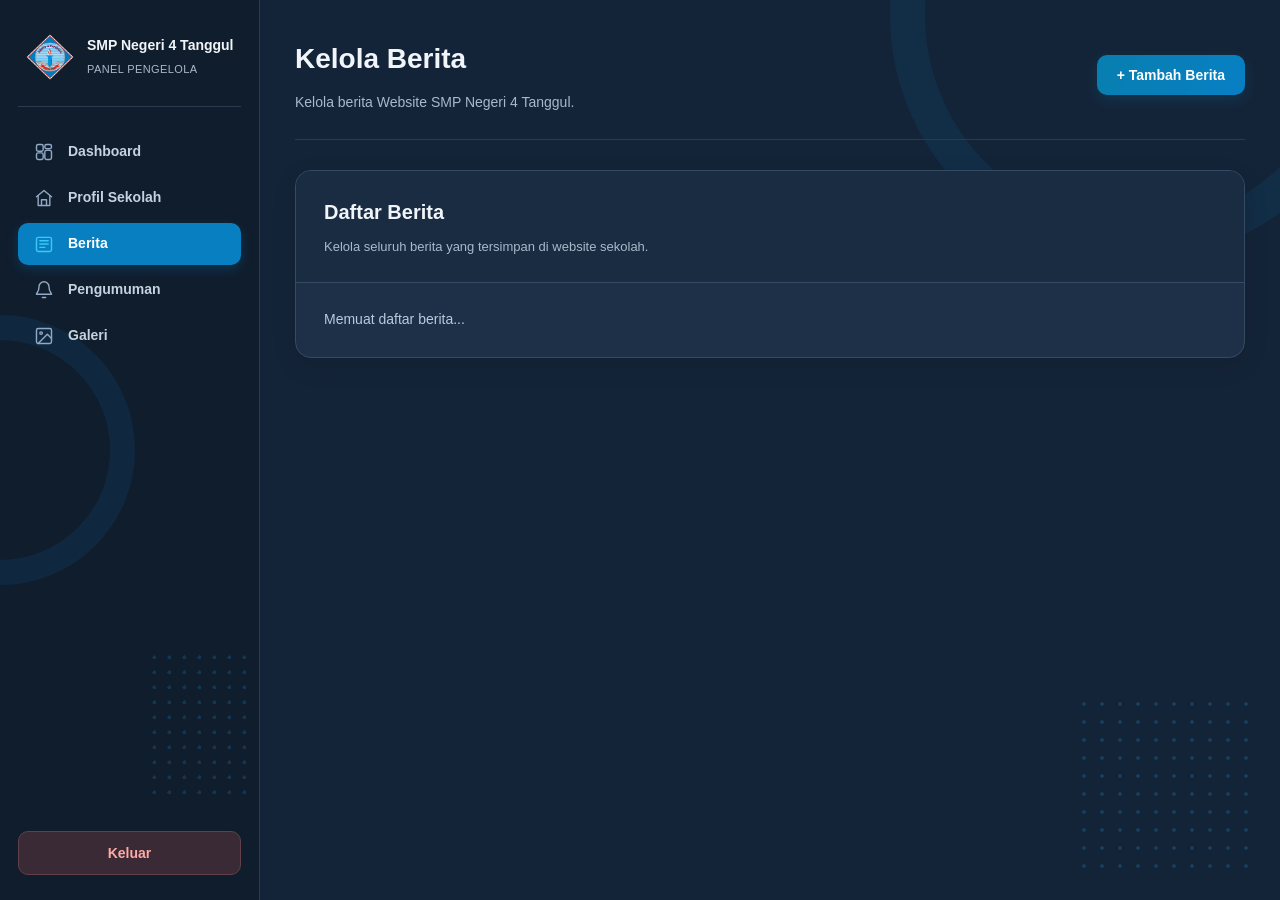
==== commit 830a08d2: "penambhan halaman, dan tombol edit berita" ====
--- a/website/berita-admin.html
+++ b/website/berita-admin.html
@@ -34,7 +34,7 @@
                     Dashboard
                 </a>
 
-                <a href="#" id="menuPengguna">
+                <a href="pengguna-admin.html" id="menuPengguna" hidden>
                     <span class="menu-icon">
                         <svg viewBox="0 0 24 24">
                             <circle cx="9" cy="8" r="4"/>
@@ -46,7 +46,7 @@
                     Kelola Pengguna
                 </a>
 
-                <a href="#">
+                <a href="profil-admin.html">
                     <span class="menu-icon">
                         <svg viewBox="0 0 24 24">
                             <path d="M3 10.5 12 3l9 7.5"/>
@@ -67,7 +67,7 @@
                     Berita
                 </a>
 
-                <a href="#">
+                <a href="pengumuman-admin.html">
                     <span class="menu-icon">
                         <svg viewBox="0 0 24 24">
                             <path d="M18 8a6 6 0 0 0-12 0c0 7-3 7-3 9h18c0-2-3-2-3-9"/>
@@ -77,7 +77,7 @@
                     Pengumuman
                 </a>
 
-                <a href="#">
+                <a href="galeri-admin.html">
                     <span class="menu-icon">
                         <svg viewBox="0 0 24 24">
                             <rect x="3" y="3" width="18" height="18" rx="2"/>
@@ -97,7 +97,16 @@
         <!-- KONTEN UTAMA -->
         <main class="dashboard-content">
 
+            <!-- TOMBOL MENU HP -->
+            <button type="button" class="tombol-menu-mobile" id="tombolMenuMobile" aria-label="Buka menu">
+                ☰
+            </button>
+
+            <!-- LAPISAN PENUTUP SIDEBAR -->
+            <div class="overlay-sidebar" id="overlaySidebar"></div>
+
             <header class="dashboard-header">
+
                 <div class="header-info">
                     <h1>Kelola Berita</h1>
                     <p>Kelola berita Website SMP Negeri 4 Tanggul.</p>
@@ -192,11 +201,91 @@
                 </div>
             </section>
 
+            <!-- DAFTAR BERITA -->
+            <section class="daftar-berita" id="daftarBerita">
+
+                <div class="daftar-berita-header">
+                    <div>
+                        <h2>Daftar Berita</h2>
+                        <p>Kelola seluruh berita yang tersimpan di website sekolah.</p>
+                    </div>
+                </div>
+
+                <div id="kontenDaftarBerita">
+                    <p>Memuat daftar berita...</p>
+                </div>
+
+            </section>
+
         </main>
 
     </div>
 
-    <script>
+    <script type="module">
+        import { supabase } from './supabase.js';
+        // PEMERIKSAAN LOGIN DAN HAK AKSES
+        async function periksaAksesAdmin() {
+            const { data: sesi, error: sesiError } =
+                await supabase.auth.getSession();
+
+            if (sesiError || !sesi.session) {
+                window.location.href = 'login-admin.html';
+                return false;
+            }
+
+            const { data: profil, error: profilError } = await supabase
+                .from('profiles')
+                .select('nama_lengkap, peran')
+                .eq('id', sesi.session.user.id)
+                .single();
+
+            if (profilError || !profil) {
+                await supabase.auth.signOut();
+                window.location.href = 'login-admin.html';
+                return false;
+            }
+
+            if (
+                profil.peran !== 'super_admin' &&
+                profil.peran !== 'admin_konten'
+            ) {
+                await supabase.auth.signOut();
+                window.location.href = 'login-admin.html';
+                return false;
+            }
+
+            // Admin Konten tidak boleh melihat menu Kelola Pengguna
+            const menuPengguna = document.getElementById('menuPengguna');
+
+            if (menuPengguna) {
+                menuPengguna.hidden = profil.peran !== 'super_admin';
+            }
+            return true;
+        }
+
+        // Jalankan pemeriksaan akses admin
+        const aksesDiizinkan = await periksaAksesAdmin();
+
+        // FUNGSI LOGOUT
+        const tombolLogout = document.getElementById('tombolLogout');
+
+        tombolLogout.addEventListener('click', async function() {
+            tombolLogout.disabled = true;
+            tombolLogout.textContent = 'Keluar...';
+
+            const { error } = await supabase.auth.signOut();
+
+            if (error) {
+                console.error('Gagal logout:', error);
+                alert('Logout gagal: ' + error.message);
+
+                tombolLogout.disabled = false;
+                tombolLogout.textContent = 'Keluar';
+                return;
+            }
+
+            window.location.href = 'login-admin.html';
+        });        
         // Membuka formulir berita
         const tombolTambahBerita =
             document.getElementById('tombolTambahBerita');
@@ -208,6 +297,13 @@
             document.getElementById('tombolBatalBerita');
 
         tombolTambahBerita.addEventListener('click', function() {
+
+            // Mengatur formulir ke mode tambah
+            idBeritaSedangDiedit = null;
+
+            formBerita.querySelector('h2').textContent = 'Tambah Berita Baru';
+            tombolSimpanBerita.textContent = 'Simpan Berita';
+
             formBerita.style.display = 'block';
             tombolTambahBerita.style.display = 'none';
 
@@ -250,8 +346,15 @@
                 return;
             }
 
-            if (!file.type.startsWith('image/')) {
-                alert('Silakan pilih file gambar.');
+            if (!['image/jpeg', 'image/png', 'image/webp'].includes(file.type)) {
+                alert('Format gambar harus JPG, PNG, atau WebP.');
+                gambarBerita.value = '';
+                pratinjauGambar.style.display = 'none';
+                return;
+            }
+
+            if (file.size > 2 * 1024 * 1024) {
+                alert('Ukuran gambar maksimal 2 MB.');
                 gambarBerita.value = '';
                 pratinjauGambar.style.display = 'none';
                 return;
@@ -266,7 +369,352 @@
             pratinjauGambar.style.display = 'block';
         });
         
+        let idBeritaSedangDiedit = null;
+        let gambarBeritaLama = null;
+
+        // FUNGSI SIMPAN BERITA
+        const tombolSimpanBerita =
+            document.getElementById('tombolSimpanBerita');
+
+        tombolSimpanBerita.addEventListener('click', async function() {
+
+            const judul = judulBerita.value.trim();
+            const slug = slugBerita.value.trim();
+            const ringkasan = document.getElementById('ringkasanBerita').value.trim();
+            const isi = document.getElementById('isiBerita').value.trim();
+            const status = document.getElementById('statusBerita').value;
+            const fileGambar = gambarBerita.files[0];
+
+            // Validasi formulir
+            if (!judul || !isi) {
+                alert('Judul dan isi berita wajib diisi.');
+                return;
+            }
+
+            tombolSimpanBerita.disabled = true;
+            tombolSimpanBerita.textContent = 'Menyimpan...';
+                let lokasiFileUpload = null;
+                let gambarBerhasilDiunggah = false;
+            try {
+
+                // Memastikan admin masih login
+                const { data: userData, error: userError } =
+                    await supabase.auth.getUser();
+
+                if (userError || !userData.user) {
+                    throw new Error('Sesi login tidak ditemukan. Silakan login kembali.');
+                }
+
+                let urlGambar = null;
+
+                // Upload gambar jika admin memilih gambar
+                if (fileGambar) {
+
+                    const namaFile =
+                        `${crypto.randomUUID()}.${fileGambar.name.split('.').pop().toLowerCase()}`;
+
+                    lokasiFileUpload = `berita/${namaFile}`;
+
+                    const { error: uploadError } = await supabase.storage
+                        .from('gambar-berita')
+                        .upload(lokasiFileUpload, fileGambar, {
+                            contentType: fileGambar.type,
+                            upsert: false
+                        });
+
+                    if (uploadError) {
+                        throw uploadError;
+                    }
+                    gambarBerhasilDiunggah = true;
+
+                    const { data: urlData } = supabase.storage
+                        .from('gambar-berita')
+                        .getPublicUrl(lokasiFileUpload);
+                    urlGambar = urlData.publicUrl;
+                }
+
+                // Menyimpan berita ke database
+                // Menyimpan atau memperbarui berita
+                let simpanError;
+
+                const dataBerita = {
+                    judul: judul,
+                    slug: slug,
+                    ringkasan: ringkasan || null,
+                    isi_berita: isi,
+                    gambar: urlGambar || gambarBeritaLama,
+                    status: status,
+                    published_at: status === 'published'
+                        ? new Date().toISOString()
+                        : null
+                };
+
+                if (idBeritaSedangDiedit) {
+
+                    const hasilUpdate = await supabase
+                        .from('berita')
+                        .update(dataBerita)
+                        .eq('id', idBeritaSedangDiedit);
+
+                    simpanError = hasilUpdate.error;
+
+                } else {
+
+                    const hasilSimpan = await supabase
+                        .from('berita')
+                        .insert({
+                            ...dataBerita,
+                            created_by: userData.user.id
+                        });
+
+                    simpanError = hasilSimpan.error;
+                }
+
+                if (simpanError) {
+                    throw simpanError;
+                }
+console.log('PEMERIKSAAN HAPUS GAMBAR:', {
+    idBerita: idBeritaSedangDiedit,
+    fileGambar: fileGambar,
+    gambarLama: gambarBeritaLama
+});
+                // Menghapus gambar lama setelah gambar baru berhasil disimpan
+                
+                if (idBeritaSedangDiedit && fileGambar && gambarBeritaLama) {
+                    try {
+                        const penandaPath = '/storage/v1/object/public/gambar-berita/';
+                        const posisiPath = gambarBeritaLama.indexOf(penandaPath);
+
+                        if (posisiPath !== -1) {
+                            const pathGambarLama = decodeURIComponent(
+                                gambarBeritaLama.substring(
+                                    posisiPath + penandaPath.length
+                                )
+                            );
+
+                            const { error: hapusLamaError } = await supabase.storage
+                                .from('gambar-berita')
+                                .remove([pathGambarLama]);
+
+                            if (hapusLamaError) {
+                                console.error('Gagal menghapus gambar lama:', hapusLamaError);
+                            }
+                        }
+                    } catch (error) {
+                        console.error('Gagal memproses penghapusan gambar lama:', error);
+                    }
+                }
+
+                alert('Berita berhasil disimpan.');
+
+                // Memuat ulang daftar berita
+                await muatDaftarBerita();
+
+                // Mengosongkan formulir setelah berhasil disimpan
+                judulBerita.value = '';
+                slugBerita.value = '';
+                document.getElementById('ringkasanBerita').value = '';
+                document.getElementById('isiBerita').value = '';
+                gambarBerita.value = '';
+                document.getElementById('statusBerita').value = 'draft';
+
+                // Mengembalikan formulir ke mode tambah
+                idBeritaSedangDiedit = null;
+                gambarBeritaLama = null;
+                tombolSimpanBerita.textContent = 'Simpan Berita';
+                formBerita.querySelector('h2').textContent = 'Tambah Berita Baru';
+
+                slugBerita.value = '';
+
+                pratinjauGambar.style.display = 'none';
+                gambarPreview.src = '';
+
+                if (urlPratinjauGambar) {
+                    URL.revokeObjectURL(urlPratinjauGambar);
+                    urlPratinjauGambar = null;
+                }
+                // Menutup formulir setelah berita berhasil disimpan
+                formBerita.style.display = 'none';
+                tombolTambahBerita.style.display = 'inline-flex';
+
+                } catch (error) {
+
+                    // Hapus gambar jika upload berhasil tetapi penyimpanan berita gagal
+                    if (gambarBerhasilDiunggah && lokasiFileUpload) {
+
+                        const { error: hapusGambarError } = await supabase.storage
+                            .from('gambar-berita')
+                            .remove([lokasiFileUpload]);
+
+                        if (hapusGambarError) {
+                            console.error('Gagal menghapus gambar:', hapusGambarError);
+                        }
+                    }
+
+                    console.error('Gagal menyimpan berita:', error);
+                    alert('Gagal menyimpan berita: ' + error.message);
+
+                } finally {
+
+                tombolSimpanBerita.disabled = false;
+                tombolSimpanBerita.textContent = 'Simpan Berita';
+
+            }
+
+        });
+
+        // =====================================
+        // MEMUAT DAFTAR BERITA
+        // =====================================
+
+        async function muatDaftarBerita() {
+
+            const kontenDaftarBerita = document.getElementById('kontenDaftarBerita');
+
+            kontenDaftarBerita.textContent = 'Memuat daftar berita...';
+
+            const { data: daftarBerita, error } = await supabase
+                .from('berita')
+                .select('id, judul, slug, ringkasan, isi_berita, gambar, status, created_at')
+                .order('created_at', { ascending: false });
+
+            if (error) {
+                console.error('Gagal memuat daftar berita:', error);
+                kontenDaftarBerita.textContent = 'Daftar berita gagal dimuat.';
+                return;
+            }
+
+            if (!daftarBerita || daftarBerita.length === 0) {
+                kontenDaftarBerita.textContent = 'Belum ada berita yang tersimpan.';
+                return;
+            }
+
+            kontenDaftarBerita.replaceChildren();
+
+
+                        
+            daftarBerita.forEach(function(berita) {
+
+                const kartu = document.createElement('article');
+                kartu.className = 'kartu-berita-admin';
+
+                // Bagian informasi berita
+                const informasi = document.createElement('div');
+                informasi.className = 'info-berita-admin';
+
+                const judul = document.createElement('h3');
+                judul.textContent = berita.judul;
+
+                const ringkasan = document.createElement('p');
+                ringkasan.textContent = berita.ringkasan || 'Tidak ada ringkasan.';
+
+                const status = document.createElement('span');
+                status.className = 'status-berita-admin';
+                status.textContent = berita.status.toUpperCase();
+
+                const tanggal = document.createElement('small');
+                tanggal.textContent = new Date(berita.created_at).toLocaleDateString('id-ID', {
+                    day: 'numeric',
+                    month: 'long',
+                    year: 'numeric'
+                });
+
+                informasi.append(judul, ringkasan, status, tanggal);
+
+                kartu.appendChild(informasi);
+
+                // Bagian gambar di sebelah kanan
+                if (berita.gambar) {
+                    const gambar = document.createElement('img');
+                    gambar.className = 'gambar-berita-admin';
+                    gambar.src = berita.gambar;
+                    gambar.alt = berita.judul;
+                    gambar.loading = 'lazy';
+
+                    kartu.appendChild(gambar);
+                }
+
+                // Tombol Edit Berita
+                const tombolEdit = document.createElement('button');
+                tombolEdit.type = 'button';
+                tombolEdit.innerHTML = '<i class="fas fa-pen"></i> Edit';
+                tombolEdit.className = 'tombol-edit-berita';
+
+                tombolEdit.addEventListener('click', function() {
+                    idBeritaSedangDiedit = berita.id;
+                    gambarBeritaLama = berita.gambar;
+                    tombolSimpanBerita.textContent = 'Perbarui Berita';
+
+                    // Mengisi formulir dengan data berita
+                    document.getElementById('judulBerita').value = berita.judul;
+                    document.getElementById('slugBerita').value = berita.slug;
+                    document.getElementById('ringkasanBerita').value = berita.ringkasan || '';
+                    document.getElementById('isiBerita').value = berita.isi_berita;
+                    document.getElementById('statusBerita').value = berita.status;
+
+                    // Menampilkan gambar lama jika tersedia
+                    if (berita.gambar) {
+                        gambarPreview.src = berita.gambar;
+                        pratinjauGambar.style.display = 'block';
+                    } else {
+                        gambarPreview.src = '';
+                        pratinjauGambar.style.display = 'none';
+                    }
+
+                    // Mengubah judul formulir
+                    formBerita.querySelector('h2').textContent = 'Edit Berita';
+
+                    // Menampilkan formulir
+                    formBerita.style.display = 'block';
+                    tombolTambahBerita.style.display = 'none';
+
+                    document.getElementById('judulBerita').focus();
+
+                });
+
+                kartu.appendChild(tombolEdit);
+
+                kontenDaftarBerita.appendChild(kartu);
+
+            });
+
+
+        }
+
+        // Muat daftar berita setelah akses admin dinyatakan valid
+        if (aksesDiizinkan) {
+            await muatDaftarBerita();
+        }
+
+        // =====================================
+        // MENU SIDEBAR MOBILE
+        // =====================================
+
+        const sidebarAdmin = document.querySelector('.sidebar-admin');
+        const tombolMenuMobile = document.getElementById('tombolMenuMobile');
+        const overlaySidebar = document.getElementById('overlaySidebar');
+
+        function bukaSidebarMobile() {
+            sidebarAdmin.classList.add('terbuka');
+            overlaySidebar.classList.add('aktif');
+        }
+
+        function tutupSidebarMobile() {
+            sidebarAdmin.classList.remove('terbuka');
+            overlaySidebar.classList.remove('aktif');
+        }
+
+        tombolMenuMobile.addEventListener('click', bukaSidebarMobile);
+
+        overlaySidebar.addEventListener('click', tutupSidebarMobile);
+
+        // Tutup sidebar setelah menu dipilih
+        document.querySelectorAll('.sidebar-menu a').forEach(function(menu) {
+            menu.addEventListener('click', tutupSidebarMobile);
+        });
+
     </script>
+
 
 </body>
 </html>
--- a/website/style.css
+++ b/website/style.css
@@ -512,19 +512,22 @@
 .berita-gambar {
   width: 100%;
   height: 210px;
-  overflow: hidden;
   background: #EAF5FC;
+  display: flex;
+  align-items: center;
+  justify-content: center;
 }
 
 .berita-gambar img {
   width: 100%;
   height: 100%;
-  object-fit: cover;
-  transition: transform 0.4s;
+  object-fit: contain !important;
+  object-position: center;
+  transition: none;
 }
 
 .berita-card:hover .berita-gambar img {
-  transform: scale(1.05);
+  transform: none;
 }
 
 .berita-content {
@@ -1421,8 +1424,6 @@
   display: flex;
   background: #F0F5FA;
 }
-
-
 
 .sidebar-brand {
   display: flex;
@@ -1591,29 +1592,54 @@
   line-height: 1.7;
 }
 
+
+/* =================================
+   SIDEBAR RESPONSIF UNTUK HP
+================================= */
+
 @media (max-width: 768px) {
-  .dashboard-admin {
-    flex-direction: column;
-  }
-
-  .sidebar-admin {
-    width: 100%;
-    min-height: auto;
-  }
-
-  .sidebar-menu {
-    display: grid;
-    grid-template-columns: repeat(2, 1fr);
-  }
-
-  .logout-admin {
-    margin-top: 20px;
-  }
-
-  .dashboard-content {
-    padding: 25px 20px;
-  }
-}
+
+    .dashboard-admin {
+        display: block;
+        min-height: 100vh;
+    }
+
+    .sidebar-admin {
+        position: fixed;
+        top: 0;
+        left: 0;
+        bottom: 0;
+        width: 280px;
+        max-width: 85vw;
+        height: 100vh;
+        min-height: 100vh;
+        overflow-y: auto;
+        z-index: 1001;
+
+        transform: translateX(-100%);
+        transition: transform 0.3s ease;
+    }
+
+    .sidebar-admin.terbuka {
+        transform: translateX(0);
+    }
+
+    .dashboard-content {
+        width: 100%;
+        box-sizing: border-box;
+        padding: 25px 20px;
+    }
+
+    .sidebar-menu {
+        display: flex;
+        flex-direction: column;
+    }
+
+    .logout-admin {
+        margin-top: auto;
+    }
+}
+
 
 /* IDENTITAS SEKOLAH DI SIDEBAR */
 .sidebar-brand {
@@ -3030,3 +3056,269 @@
         width: 100%;
     }
 }
+
+
+/* =================================
+   DARK THEME - DAFTAR BERITA
+================================= */
+
+.daftar-berita {
+    margin-top: 30px;
+    background: #1D3047;
+    border: 1px solid #344B64;
+    border-radius: 16px;
+    box-shadow: 0 8px 25px rgba(0, 0, 0, 0.12);
+    overflow: hidden;
+}
+
+.daftar-berita-header {
+    display: flex;
+    align-items: center;
+    justify-content: space-between;
+    padding: 24px 28px;
+    border-bottom: 1px solid #344B64;
+    background: #192C42;
+}
+
+.daftar-berita-header h2 {
+    margin: 0 0 7px;
+    color: #F1F5F9;
+    font-size: 20px;
+}
+
+.daftar-berita-header p {
+    margin: 0;
+    color: #A9B9CA;
+    font-size: 13px;
+}
+
+#kontenDaftarBerita {
+    padding: 25px 28px;
+    color: #B9CADD;
+    font-size: 14px;
+    line-height: 1.7;
+}
+
+@media (max-width: 600px) {
+    .daftar-berita-header {
+        padding: 20px;
+    }
+
+    #kontenDaftarBerita {
+        padding: 20px;
+    }
+}
+
+
+/* =================================
+   KARTU BERITA ADMIN
+================================= */
+
+.kartu-berita-admin {
+    display: flex;
+    flex-direction: row;
+    align-items: center;
+    justify-content: space-between;
+    gap: 20px;
+    padding: 20px;
+    margin-bottom: 18px;
+    background: #192C42;
+    border: 1px solid #344B64;
+    border-radius: 12px;
+    transition: border-color 0.2s ease;
+}
+
+.kartu-berita-admin:last-child {
+    margin-bottom: 0;
+}
+
+.kartu-berita-admin:hover {
+    border-color: #087FC1;
+}
+
+/* INFORMASI BERITA DI KIRI */
+.info-berita-admin {
+    flex: 1;
+    min-width: 0;
+    display: flex;
+    flex-direction: column;
+    gap: 10px;
+}
+
+/* GAMBAR DI KANAN */
+.gambar-berita-admin {
+    width: 180px;
+    height: 125px;
+    object-fit: cover;
+    border-radius: 9px;
+    flex-shrink: 0;
+}
+
+.kartu-berita-admin h3 {
+    margin: 0;
+    color: #F1F5F9;
+    font-size: 17px;
+    line-height: 1.5;
+}
+
+.kartu-berita-admin p {
+    margin: 0;
+    color: #B9CADD;
+    font-size: 14px;
+    line-height: 1.7;
+}
+
+.status-berita-admin {
+    display: inline-block;
+    align-self: flex-start;
+    padding: 5px 12px;
+    border-radius: 20px;
+    background: rgba(8, 127, 193, 0.18);
+    color: #45B5F5;
+    font-size: 11px;
+    font-weight: 700;
+    letter-spacing: 0.5px;
+}
+
+.kartu-berita-admin small {
+    color: #8FA6BC;
+    font-size: 12px;
+}
+
+@media (max-width: 600px) {
+    .kartu-berita-admin {
+        gap: 12px;
+        padding: 15px;
+    }
+
+    .gambar-berita-admin {
+        width: 105px;
+        height: 90px;
+    }
+
+    .kartu-berita-admin h3 {
+        font-size: 15px;
+    }
+
+    .kartu-berita-admin p {
+        font-size: 12px;
+    }
+}
+
+/* =================================
+   TOMBOL HAMBURGER MOBILE
+================================= */
+
+/* Default: tidak tampil di desktop */
+.tombol-menu-mobile {
+    display: none;
+}
+
+.overlay-sidebar {
+    display: none;
+}
+
+@media (max-width: 768px) {
+
+    .tombol-menu-mobile {
+        display: flex;
+        align-items: center;
+        justify-content: center;
+        width: 42px;
+        height: 42px;
+        margin-bottom: 20px;
+        border: 1px solid #344B64;
+        border-radius: 9px;
+        background: #1D3047;
+        color: #F1F5F9;
+        font-size: 24px;
+        cursor: pointer;
+    }
+
+    .tombol-menu-mobile:hover {
+        background: #087FC1;
+    }
+
+    .overlay-sidebar {
+        position: fixed;
+        inset: 0;
+        z-index: 1000;
+        background: rgba(0, 0, 0, 0.55);
+    }
+
+    .overlay-sidebar.aktif {
+        display: block;
+    }
+
+}
+
+/* =================================
+   PERBAIKAN POSISI KONTEN MOBILE
+================================= */
+
+@media (max-width: 768px) {
+
+    .dashboard-admin {
+        display: block;
+        width: 100%;
+        min-height: 100vh;
+        margin: 0;
+        padding: 0;
+    }
+
+    .sidebar-admin {
+        position: fixed;
+        top: 0;
+        left: 0;
+        bottom: 0;
+        z-index: 1001;
+    }
+
+    .dashboard-content {
+        display: block;
+        width: 100%;
+        min-height: 100vh;
+        margin: 0;
+        padding: 18px 16px 30px;
+        box-sizing: border-box;
+    }
+
+    .tombol-menu-mobile {
+        margin-top: 0;
+    }
+}
+
+/* Memastikan elemen dengan atribut hidden benar-benar disembunyikan */
+[hidden] {
+    display: none !important;
+}
+
+
+/* Tombol Edit Berita */
+.tombol-edit-berita {
+    display: inline-flex;
+    align-items: center;
+    justify-content: center;
+    gap: 7px;
+    padding: 8px 15px;
+    border: 1px solid rgba(69, 181, 245, 0.35);
+    border-radius: 8px;
+    background: rgba(8, 127, 193, 0.15);
+    color: #45B5F5;
+    font-size: 13px;
+    font-weight: 600;
+    cursor: pointer;
+    transition: all 0.2s ease;
+}
+
+.tombol-edit-berita:hover {
+    background: #087FC1;
+    color: #FFFFFF;
+    border-color: #087FC1;
+    transform: translateY(-1px);
+    box-shadow: 0 4px 10px rgba(8, 127, 193, 0.2);
+}
+
+.tombol-edit-berita i {
+    font-size: 12px;
+}
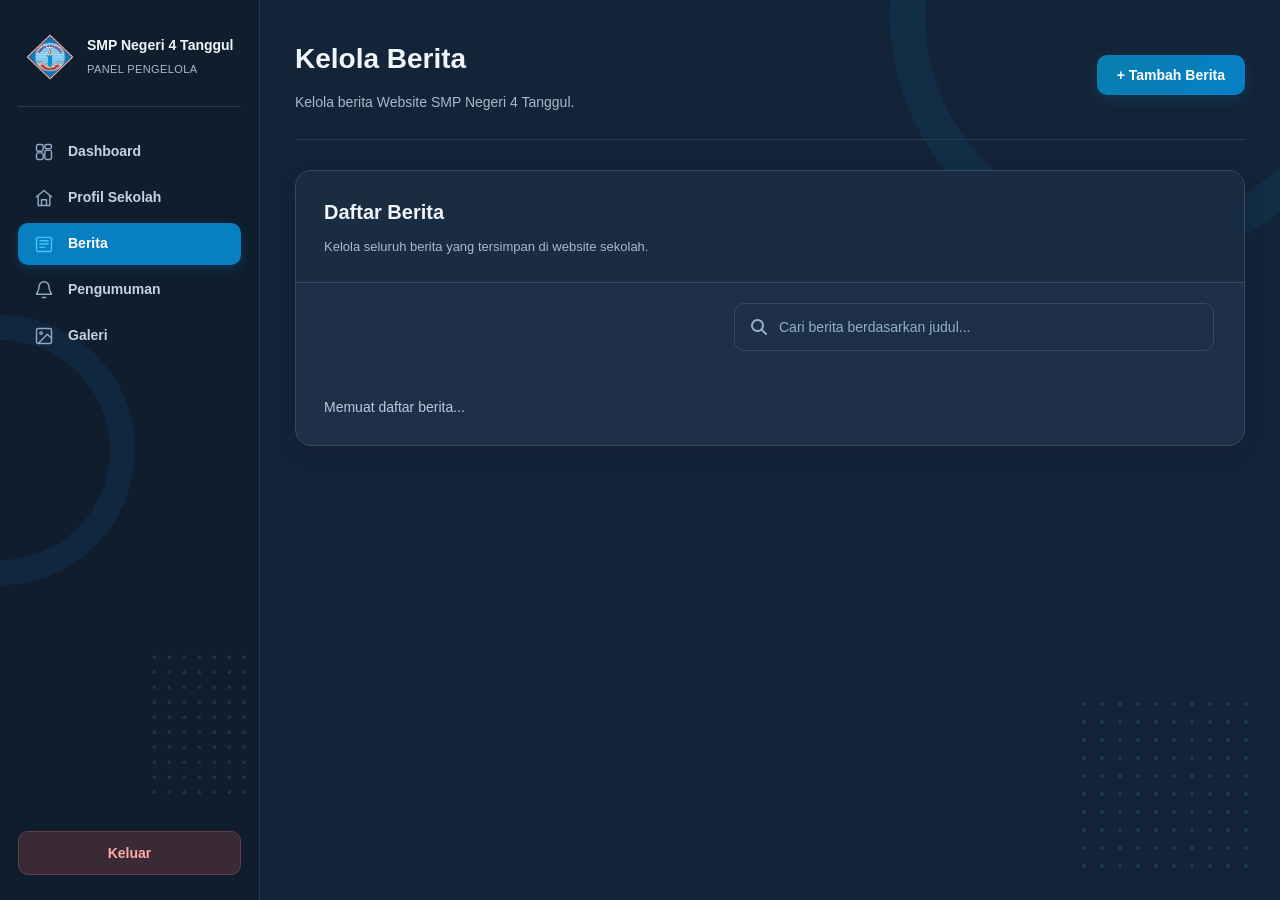
==== commit 58e66384: "membuat halama detail berita dan arsip pengumuman" ====
--- a/website/berita-admin.html
+++ b/website/berita-admin.html
@@ -2,10 +2,13 @@
 <!DOCTYPE html>
 <html lang="id">
 <head>
+
+    <link rel="stylesheet" href="https://cdnjs.cloudflare.com/ajax/libs/font-awesome/6.5.0/css/all.min.css">
     <meta charset="UTF-8">
     <meta name="viewport" content="width=device-width, initial-scale=1.0">
     <title>Kelola Berita - SMP Negeri 4 Tanggul</title>
     <link rel="stylesheet" href="style.css">
+    <link href="https://cdn.jsdelivr.net/npm/quill@2/dist/quill.snow.css" rel="stylesheet">
 </head>
 <body>
 
@@ -45,6 +48,15 @@
                     </span>
                     Kelola Pengguna
                 </a>
+                <script>
+                    const peranTersimpan = sessionStorage.getItem('peranAdmin');
+
+                    const menuPengguna = document.getElementById('menuPengguna');
+
+                    if (menuPengguna && peranTersimpan === 'super_admin') {
+                        menuPengguna.hidden = false;
+                    }
+                </script>
 
                 <a href="profil-admin.html">
                     <span class="menu-icon">
@@ -154,13 +166,13 @@
                             rows="3"
                             placeholder="Tuliskan ringkasan singkat berita"></textarea>
                     </div>
-
+                    
                     <div class="form-group-berita">
-                        <label for="isiBerita">Isi Berita</label>
-                        <textarea
-                            id="isiBerita"
-                            rows="8"
-                            placeholder="Tuliskan isi berita secara lengkap"></textarea>
+                        <label>Isi Berita</label>
+
+                        <div id="editorIsiBerita"></div>
+
+                        <textarea id="isiBerita" hidden></textarea>
                     </div>
 
                     <div class="form-group-berita">
@@ -211,6 +223,17 @@
                     </div>
                 </div>
 
+
+                <div class="pencarian-berita-admin">
+                    <i class="fas fa-search"></i>
+                    <input
+                        type="search"
+                        id="cariBerita"
+                        placeholder="Cari berita berdasarkan judul..."
+                        autocomplete="off"
+                    >
+                </div>
+
                 <div id="kontenDaftarBerita">
                     <p>Memuat daftar berita...</p>
                 </div>
@@ -223,6 +246,30 @@
 
     <script type="module">
         import { supabase } from './supabase.js';
+                // INISIALISASI QUILL EDITOR
+        const editorIsiBerita = new Quill('#editorIsiBerita', {
+            theme: 'snow',
+
+            placeholder: 'Tuliskan isi berita secara lengkap...',
+
+            modules: {
+                toolbar: [
+                    [{ 'header': [2, 3, false] }],
+                    ['bold', 'italic', 'underline'],
+                    [{ 'list': 'ordered' }, { 'list': 'bullet' }],
+                    [{ 'align': [false, 'center', 'right', 'justify'] }],
+                    ['link'],
+                    ['clean']
+                ]
+            }
+        });
+
+        const inputIsiBerita = document.getElementById('isiBerita');
+
+        // Menyinkronkan isi editor dengan textarea
+        editorIsiBerita.on('text-change', function() {
+            inputIsiBerita.value = editorIsiBerita.root.innerHTML;
+        });
         // PEMERIKSAAN LOGIN DAN HAK AKSES
         async function periksaAksesAdmin() {
             const { data: sesi, error: sesiError } =
@@ -254,6 +301,8 @@
                 return false;
             }
 
+            sessionStorage.setItem('peranAdmin', profil.peran);
+
             // Admin Konten tidak boleh melihat menu Kelola Pengguna
             const menuPengguna = document.getElementById('menuPengguna');
 
@@ -262,7 +311,7 @@
             }
             return true;
         }
-
+        
         // Jalankan pemeriksaan akses admin
         const aksesDiizinkan = await periksaAksesAdmin();
 
@@ -271,6 +320,7 @@
 
         tombolLogout.addEventListener('click', async function() {
             tombolLogout.disabled = true;
+            sessionStorage.removeItem('peranAdmin');
             tombolLogout.textContent = 'Keluar...';
 
             const { error } = await supabase.auth.signOut();
@@ -381,12 +431,12 @@
             const judul = judulBerita.value.trim();
             const slug = slugBerita.value.trim();
             const ringkasan = document.getElementById('ringkasanBerita').value.trim();
-            const isi = document.getElementById('isiBerita').value.trim();
+            const isi = editorIsiBerita.root.innerHTML.trim();
             const status = document.getElementById('statusBerita').value;
             const fileGambar = gambarBerita.files[0];
 
             // Validasi formulir
-            if (!judul || !isi) {
+            if (!judul || editorIsiBerita.getText().trim() === '') {
                 alert('Judul dan isi berita wajib diisi.');
                 return;
             }
@@ -514,7 +564,7 @@
                 judulBerita.value = '';
                 slugBerita.value = '';
                 document.getElementById('ringkasanBerita').value = '';
-                document.getElementById('isiBerita').value = '';
+                editorIsiBerita.setText('');
                 gambarBerita.value = '';
                 document.getElementById('statusBerita').value = 'draft';
 
@@ -649,7 +699,9 @@
                     document.getElementById('judulBerita').value = berita.judul;
                     document.getElementById('slugBerita').value = berita.slug;
                     document.getElementById('ringkasanBerita').value = berita.ringkasan || '';
-                    document.getElementById('isiBerita').value = berita.isi_berita;
+                    editorIsiBerita.clipboard.dangerouslyPasteHTML(
+                        berita.isi_berita || ''
+                    );
                     document.getElementById('statusBerita').value = berita.status;
 
                     // Menampilkan gambar lama jika tersedia
@@ -674,6 +726,75 @@
 
                 kartu.appendChild(tombolEdit);
 
+                // Tombol Hapus Berita
+                const tombolHapus = document.createElement('button');
+                tombolHapus.type = 'button';
+                tombolHapus.innerHTML = '<i class="fas fa-trash"></i> Hapus';
+                tombolHapus.className = 'tombol-hapus-berita';
+
+                kartu.appendChild(tombolHapus);
+
+            tombolHapus.addEventListener('click', async function() {
+
+                const konfirmasi = confirm(
+                    'Apakah Anda yakin ingin menghapus berita "' +
+                    berita.judul + '"?'
+                );
+
+                if (!konfirmasi) {
+                    return;
+                }
+
+                tombolHapus.disabled = true;
+                tombolHapus.textContent = 'Menghapus...';
+
+                const { error: hapusBeritaError } = await supabase
+                    .from('berita')
+                    .delete()
+                    .eq('id', berita.id);
+
+                if (hapusBeritaError) {
+                    console.error('Gagal menghapus berita:', hapusBeritaError);
+                    alert('Gagal menghapus berita: ' + hapusBeritaError.message);
+
+                    tombolHapus.disabled = false;
+                    tombolHapus.innerHTML = '<i class="fas fa-trash"></i> Hapus';
+                    return;
+                }
+
+                // Menghapus gambar berita dari Supabase Storage
+                if (berita.gambar) {
+                    try {
+                        const penandaPath = '/storage/v1/object/public/gambar-berita/';
+                        const posisiPath = berita.gambar.indexOf(penandaPath);
+
+                        if (posisiPath !== -1) {
+                            const pathGambar = decodeURIComponent(
+                                berita.gambar.substring(
+                                    posisiPath + penandaPath.length
+                                )
+                            );
+
+                            const { error: hapusGambarError } = await supabase.storage
+                                .from('gambar-berita')
+                                .remove([pathGambar]);
+
+                            if (hapusGambarError) {
+                                console.error('Gagal menghapus gambar:', hapusGambarError);
+                                alert('Berita terhapus, tetapi gambar gagal dihapus dari Storage.');
+                            }
+                        }
+                    } catch (error) {
+                        console.error('Gagal memproses penghapusan gambar:', error);
+                    }
+                }
+
+                alert('Berita berhasil dihapus.');
+
+                await muatDaftarBerita();
+
+            });
+
                 kontenDaftarBerita.appendChild(kartu);
 
             });
@@ -687,6 +808,53 @@
         }
 
         // =====================================
+        // PENCARIAN BERITA
+        // =====================================
+
+        const inputCariBerita = document.getElementById('cariBerita');
+
+        inputCariBerita.addEventListener('input', function() {
+
+            const kataKunci = this.value.toLowerCase().trim();
+
+            const semuaKartu = document.querySelectorAll(
+                '#kontenDaftarBerita .kartu-berita-admin'
+            );
+
+            let jumlahDitemukan = 0;
+
+            semuaKartu.forEach(function(kartu) {
+
+                const judul = kartu.querySelector('h3').textContent.toLowerCase();
+
+                if (judul.includes(kataKunci)) {
+                    kartu.style.display = '';
+                    jumlahDitemukan++;
+                } else {
+                    kartu.style.display = 'none';
+                }
+
+            });
+
+            // Pesan jika berita tidak ditemukan
+            let pesanCari = document.getElementById('pesanHasilCari');
+
+            if (!pesanCari) {
+                pesanCari = document.createElement('p');
+                pesanCari.id = 'pesanHasilCari';
+                document.getElementById('kontenDaftarBerita').appendChild(pesanCari);
+            }
+
+            if (kataKunci !== '' && jumlahDitemukan === 0) {
+                pesanCari.textContent = 'Berita yang Anda cari tidak ditemukan.';
+                pesanCari.style.display = 'block';
+            } else {
+                pesanCari.style.display = 'none';
+            }
+
+        });
+
+        // =====================================
         // MENU SIDEBAR MOBILE
         // =====================================
 
@@ -714,7 +882,7 @@
         });
 
     </script>
-
+    <script src="https://cdn.jsdelivr.net/npm/quill@2/dist/quill.js"></script>
 
 </body>
 </html>
--- a/website/style.css
+++ b/website/style.css
@@ -3148,10 +3148,13 @@
 /* GAMBAR DI KANAN */
 .gambar-berita-admin {
     width: 180px;
-    height: 125px;
-    object-fit: cover;
+    height: auto;
+    max-height: 125px;
+    object-fit: contain;
+    object-position: center;
     border-radius: 9px;
     flex-shrink: 0;
+    background: #101D2D;
 }
 
 .kartu-berita-admin h3 {
@@ -3186,23 +3189,51 @@
 }
 
 @media (max-width: 600px) {
+
     .kartu-berita-admin {
+        display: grid;
+        grid-template-columns: 1fr 1fr;
         gap: 12px;
         padding: 15px;
-    }
-
-    .gambar-berita-admin {
-        width: 105px;
-        height: 90px;
+        align-items: start;
+    }
+
+    /* Informasi berita memenuhi lebar kartu */
+    .info-berita-admin {
+        grid-column: 1 / -1;
+        width: 100%;
+        min-width: 0;
     }
 
     .kartu-berita-admin h3 {
         font-size: 15px;
+        overflow-wrap: anywhere;
     }
 
     .kartu-berita-admin p {
         font-size: 12px;
-    }
+        overflow-wrap: anywhere;
+    }
+
+    /* Gambar memenuhi baris tersendiri */
+    .gambar-berita-admin {
+        grid-column: 1 / -1;
+        width: 100%;
+        max-width: 100%;
+        height: 160px;
+        object-fit: contain;
+    }
+
+    /* Tombol Edit dan Hapus */
+    .tombol-edit-berita,
+    .tombol-hapus-berita {
+        width: 100%;
+        min-width: 0;
+        justify-content: center;
+        padding: 10px 6px;
+        font-size: 12px;
+    }
+
 }
 
 /* =================================
@@ -3322,3 +3353,977 @@
 .tombol-edit-berita i {
     font-size: 12px;
 }
+
+/* =====================================
+   KOTAK PENCARIAN BERITA ADMIN
+===================================== */
+
+.pencarian-berita-admin {
+    display: flex;
+    align-items: center;
+    gap: 12px;
+    background: #1D3047;
+    border: 1px solid #344B64;
+    border-radius: 10px;
+    padding: 0 16px;
+    max-width: 480px;
+    height: 48px;
+    margin: 20px 30px 20px auto;
+    transition: all 0.25s ease;
+    justify-content: flex-start;
+}
+
+.pencarian-berita-admin i {
+    color: #8FAFCB;
+    font-size: 16px;
+}
+
+.pencarian-berita-admin input {
+    flex: 1;
+    width: 100%;
+    height: 100%;
+    background: transparent;
+    border: none;
+    outline: none;
+    color: #F1F5F9;
+    font-size: 14px;
+    font-family: inherit;
+}
+
+.pencarian-berita-admin input::placeholder {
+    color: #8FAFCB;
+}
+
+.pencarian-berita-admin:focus-within {
+    border-color: #45B5F5;
+    box-shadow: 0 0 0 3px rgba(69, 181, 245, 0.12);
+}
+
+/* =====================================
+   TOMBOL HAPUS BERITA
+===================================== */
+
+.tombol-hapus-berita {
+    display: inline-flex;
+    align-items: center;
+    justify-content: center;
+    gap: 8px;
+    padding: 10px 16px;
+    background: #8F2633;
+    color: #FFFFFF;
+    border: 1px solid #B83B49;
+    border-radius: 8px;
+    font-size: 13px;
+    font-weight: 600;
+    font-family: inherit;
+    cursor: pointer;
+    transition: all 0.25s ease;
+}
+
+.tombol-hapus-berita:hover {
+    background: #B83242;
+    border-color: #D94B5A;
+    box-shadow: 0 4px 12px rgba(184, 50, 66, 0.25);
+    transform: translateY(-1px);
+}
+
+.tombol-hapus-berita:active {
+    transform: translateY(0);
+}
+
+
+/* =================================
+   FORM PENGELOLAAN PENGUMUMAN
+================================= */
+
+.aksi-pengumuman {
+    display: flex;
+    justify-content: flex-end;
+    padding: 22px 28px;
+}
+
+#tombolTambahPengumuman {
+    display: inline-flex;
+    align-items: center;
+    justify-content: center;
+    gap: 9px;
+    padding: 12px 20px;
+    border: none;
+    border-radius: 9px;
+    background: #087FC1;
+    color: #FFFFFF;
+    font-size: 14px;
+    font-weight: 600;
+    cursor: pointer;
+    transition: background 0.2s ease;
+}
+
+#tombolTambahPengumuman:hover {
+    background: #066BA5;
+}
+
+/* PANEL FORMULIR */
+
+#formPengumuman {
+    margin: 0 28px 28px;
+    padding: 26px;
+    background: #192C42;
+    border: 1px solid #344B64;
+    border-radius: 12px;
+}
+
+#judulFormPengumuman {
+    margin: 0 0 25px;
+    padding-bottom: 17px;
+    border-bottom: 1px solid #344B64;
+    color: #F1F5F9;
+    font-size: 19px;
+}
+
+/* SUSUNAN KOLOM */
+
+#formInputPengumuman {
+    display: grid;
+    grid-template-columns: 1fr 1fr;
+    gap: 20px;
+}
+
+#formInputPengumuman .form-group {
+    display: flex;
+    flex-direction: column;
+    gap: 9px;
+    min-width: 0;
+}
+
+/* JUDUL DAN ISI PENUH */
+
+#formInputPengumuman .form-group:nth-child(1),
+#formInputPengumuman .form-group:nth-child(2) {
+    grid-column: 1 / -1;
+}
+
+/* LABEL */
+
+#formInputPengumuman label {
+    color: #DCE6F0;
+    font-size: 13px;
+    font-weight: 600;
+}
+
+/* INPUT, TEXTAREA, SELECT */
+
+#formInputPengumuman input,
+#formInputPengumuman textarea,
+#formInputPengumuman select {
+    width: 100%;
+    box-sizing: border-box;
+    padding: 12px 14px;
+    border: 1px solid #405873;
+    border-radius: 8px;
+    outline: none;
+    background: #142438;
+    color: #F1F5F9;
+    font-family: inherit;
+    font-size: 14px;
+    transition: border-color 0.2s ease;
+}
+
+#formInputPengumuman input:focus,
+#formInputPengumuman textarea:focus,
+#formInputPengumuman select:focus {
+    border-color: #45B5F5;
+}
+
+#formInputPengumuman textarea {
+    min-height: 150px;
+    resize: vertical;
+    line-height: 1.7;
+}
+
+#formInputPengumuman input::placeholder,
+#formInputPengumuman textarea::placeholder {
+    color: #8196AA;
+}
+
+/* TOMBOL FORMULIR */
+
+.aksi-form-pengumuman {
+    grid-column: 1 / -1;
+    display: flex;
+    justify-content: flex-end;
+    gap: 12px;
+    margin-top: 8px;
+}
+
+#tombolSimpanPengumuman,
+#tombolBatalPengumuman {
+    padding: 12px 22px;
+    border: none;
+    border-radius: 8px;
+    font-size: 13px;
+    font-weight: 600;
+    cursor: pointer;
+}
+
+#tombolSimpanPengumuman {
+    background: #087FC1;
+    color: #FFFFFF;
+}
+
+#tombolSimpanPengumuman:hover {
+    background: #066BA5;
+}
+
+#tombolBatalPengumuman {
+    background: #344B64;
+    color: #E2E8F0;
+}
+
+#tombolBatalPengumuman:hover {
+    background: #405873;
+}
+
+#tombolSimpanPengumuman:disabled {
+    opacity: 0.6;
+    cursor: not-allowed;
+}
+
+/* TAMPILAN HP */
+
+@media (max-width: 600px) {
+
+    .aksi-pengumuman {
+        padding: 18px 20px;
+    }
+
+    #tombolTambahPengumuman {
+        width: 100%;
+    }
+
+    #formPengumuman {
+        margin: 0 20px 22px;
+        padding: 20px 16px;
+    }
+
+    #formInputPengumuman {
+        grid-template-columns: 1fr;
+        gap: 17px;
+    }
+
+    #formInputPengumuman .form-group:nth-child(1),
+    #formInputPengumuman .form-group:nth-child(2),
+    .aksi-form-pengumuman {
+        grid-column: 1;
+    }
+
+    .aksi-form-pengumuman {
+        flex-direction: column;
+    }
+
+    #tombolSimpanPengumuman,
+    #tombolBatalPengumuman {
+        width: 100%;
+    }
+}
+
+
+/* =================================
+   DAFTAR PENGUMUMAN ADMIN
+================================= */
+
+.daftar-pengumuman-admin {
+    margin: 0 28px 28px;
+    padding: 25px;
+    background: #192C42;
+    border: 1px solid #344B64;
+    border-radius: 12px;
+}
+
+.daftar-pengumuman-admin > h2 {
+    margin: 0 0 20px;
+    color: #F1F5F9;
+    font-size: 19px;
+}
+
+/* PENCARIAN */
+
+.pencarian-pengumuman-admin {
+    display: flex;
+    align-items: center;
+    gap: 12px;
+    width: 100%;
+    max-width: 400px;
+    margin: 0 0 24px auto;
+    padding: 11px 14px;
+    box-sizing: border-box;
+    background: #142438;
+    border: 1px solid #405873;
+    border-radius: 8px;
+    color: #8FA6BC;
+}
+
+.pencarian-pengumuman-admin:focus-within {
+    border-color: #45B5F5;
+}
+
+.pencarian-pengumuman-admin input {
+    width: 100%;
+    min-width: 0;
+    border: none;
+    outline: none;
+    background: transparent;
+    color: #F1F5F9;
+    font-family: inherit;
+    font-size: 13px;
+}
+
+.pencarian-pengumuman-admin input::placeholder {
+    color: #8196AA;
+}
+
+/* AREA DAFTAR */
+
+#kontenDaftarPengumuman {
+    color: #B9CADD;
+    font-size: 14px;
+    line-height: 1.7;
+}
+
+#kontenDaftarPengumuman > p {
+    margin: 0;
+    padding: 20px;
+    text-align: center;
+    color: #8FA6BC;
+    background: #142438;
+    border: 1px dashed #405873;
+    border-radius: 9px;
+}
+
+/* TAMPILAN HP */
+
+@media (max-width: 600px) {
+
+    .daftar-pengumuman-admin {
+        margin: 0 20px 22px;
+        padding: 20px 16px;
+    }
+
+    .daftar-pengumuman-admin > h2 {
+        font-size: 17px;
+    }
+
+    .pencarian-pengumuman-admin {
+        max-width: 100%;
+        margin-bottom: 18px;
+    }
+
+}
+
+
+
+/* =================================
+   KARTU PENGUMUMAN ADMIN
+================================= */
+
+.kartu-pengumuman-admin {
+    display: flex;
+    flex-direction: column;
+    align-items: flex-start;
+    gap: 12px;
+    padding: 20px;
+    margin-bottom: 16px;
+    background: #142438;
+    border: 1px solid #344B64;
+    border-radius: 10px;
+    transition: border-color 0.2s ease;
+}
+
+.kartu-pengumuman-admin:last-child {
+    margin-bottom: 0;
+}
+
+.kartu-pengumuman-admin:hover {
+    border-color: #087FC1;
+}
+
+.kartu-pengumuman-admin h3 {
+    margin: 0;
+    color: #F1F5F9;
+    font-size: 17px;
+    line-height: 1.5;
+    overflow-wrap: anywhere;
+}
+
+.isi-pengumuman-admin {
+    margin: 12px 0;
+    color: #E2E8F0;
+    font-size: 14px;
+    line-height: 1.7;
+    white-space: pre-line;
+    overflow-wrap: anywhere;
+}
+
+/* LABEL JENIS */
+
+.label-jenis-pengumuman {
+    display: inline-block;
+    padding: 5px 10px;
+    margin: 8px 8px 8px 0;
+    border-radius: 20px;
+    font-size: 11px;
+    font-weight: 700;
+    letter-spacing: 0.3px;
+    background: #eaf4fc;
+    color: #037FC5;
+}
+.label-jenis-pengumuman.penting {
+    background: #fde8e7;
+    color: #D8241B;
+}
+
+.label-jenis-pengumuman {
+    background: rgba(209, 21, 117, 0.15);
+    color: #F18AB9;
+}
+
+.label-jenis-pengumuman:has(+ .label-status-pengumuman) {
+    margin-bottom: 0;
+}
+
+/* LABEL STATUS */
+
+.label-status-pengumuman {
+    display: inline-block;
+    padding: 5px 10px;
+    margin: 8px 0;
+    border-radius: 20px;
+    font-size: 11px;
+    font-weight: 700;
+    background: #e5f5eb;
+    color: #198754;
+}
+
+.label-status-pengumuman.nonaktif {
+    background: #eeeeee;
+    color: #666666;
+}
+
+/* TANGGAL PENAYANGAN */
+
+.tanggal-pengumuman-admin {
+    margin: 0;
+    color: #8FA6BC;
+    font-size: 12px;
+    line-height: 1.6;
+}
+
+/* TAMPILAN HP */
+
+@media (max-width: 600px) {
+
+    .kartu-pengumuman-admin {
+        padding: 16px;
+        gap: 10px;
+    }
+
+    .kartu-pengumuman-admin h3 {
+        font-size: 15px;
+    }
+
+    .isi-pengumuman-admin {
+        font-size: 13px;
+    }
+
+}
+
+
+/* =================================
+   TOMBOL AKSI KARTU PENGUMUMAN
+================================= */
+
+.aksi-kartu-pengumuman {
+    display: flex;
+    gap: 10px;
+    width: 100%;
+    margin-top: 8px;
+}
+
+.tombol-edit-pengumuman,
+.tombol-hapus-pengumuman {
+    padding: 9px 17px;
+    border: none;
+    border-radius: 7px;
+    font-size: 12px;
+    font-weight: 600;
+    cursor: pointer;
+    transition: background 0.2s ease;
+}
+
+.tombol-edit-pengumuman {
+    background: #087FC1;
+    color: #FFFFFF;
+}
+
+.tombol-edit-pengumuman:hover {
+    background: #066BA5;
+}
+
+.tombol-hapus-pengumuman {
+    background: rgba(220, 53, 69, 0.15);
+    color: #FF858F;
+}
+
+.tombol-hapus-pengumuman:hover {
+    background: rgba(220, 53, 69, 0.28);
+}
+
+@media (max-width: 600px) {
+    .aksi-kartu-pengumuman {
+        display: grid;
+        grid-template-columns: 1fr 1fr;
+    }
+
+    .tombol-edit-pengumuman,
+    .tombol-hapus-pengumuman {
+        width: 100%;
+    }
+}
+
+/* =================================
+   TATA LETAK BARU KARTU PENGUMUMAN
+================================= */
+
+/* HEADER: JUDUL DAN STATUS */
+
+.header-kartu-pengumuman {
+    display: flex;
+    align-items: center;
+    justify-content: space-between;
+    gap: 16px;
+    width: 100%;
+}
+
+.header-kartu-pengumuman h3 {
+    flex: 1;
+    min-width: 0;
+}
+
+.header-kartu-pengumuman .label-status-pengumuman {
+    flex-shrink: 0;
+    margin: 0;
+}
+
+/* KONTEN: ISI PENGUMUMAN */
+
+.konten-kartu-pengumuman {
+    width: 100%;
+}
+
+.konten-kartu-pengumuman .isi-pengumuman-admin {
+    margin: 0;
+}
+
+/* FOOTER: INFORMASI DAN TOMBOL */
+
+.footer-kartu-pengumuman {
+    display: flex;
+    align-items: center;
+    justify-content: space-between;
+    gap: 16px;
+    width: 100%;
+    padding-top: 12px;
+    border-top: 1px solid #344B64;
+}
+
+.info-kartu-pengumuman {
+    display: flex;
+    align-items: center;
+    flex-wrap: wrap;
+    gap: 8px 12px;
+    min-width: 0;
+}
+
+.info-kartu-pengumuman .label-jenis-pengumuman {
+    margin: 0;
+}
+
+.info-kartu-pengumuman .tanggal-pengumuman-admin {
+    margin: 0;
+}
+
+/* TOMBOL AKSI */
+
+.footer-kartu-pengumuman .aksi-kartu-pengumuman {
+    display: flex;
+    flex-shrink: 0;
+    gap: 8px;
+    width: auto;
+    margin: 0;
+}
+
+/* TAMPILAN HP */
+
+@media (max-width: 600px) {
+
+    .header-kartu-pengumuman {
+        align-items: flex-start;
+        gap: 10px;
+    }
+
+    .footer-kartu-pengumuman {
+        align-items: stretch;
+        flex-direction: column;
+        gap: 12px;
+    }
+
+    .info-kartu-pengumuman {
+        align-items: flex-start;
+        flex-direction: column;
+    }
+
+    .footer-kartu-pengumuman .aksi-kartu-pengumuman {
+        display: grid;
+        grid-template-columns: 1fr 1fr;
+        width: 100%;
+    }
+
+    .footer-kartu-pengumuman .tombol-edit-pengumuman,
+    .footer-kartu-pengumuman .tombol-hapus-pengumuman {
+        width: 100%;
+    }
+}
+
+
+/* =================================
+   PERBAIKAN KARTU BERITA
+================================= */
+
+.berita-link {
+  display: block;
+  color: inherit;
+  text-decoration: none;
+  cursor: pointer;
+}
+
+.berita-link:hover {
+  text-decoration: none;
+}
+
+.berita-link h3,
+.berita-link p {
+  text-decoration: none;
+}
+
+.berita-link:hover h3 {
+  color: #037FC5;
+}
+
+
+/* =================================
+   HALAMAN DETAIL BERITA
+================================= */
+
+.detail-berita-container {
+  width: min(900px, 92%);
+  margin: 50px auto 80px;
+}
+
+.detail-berita-kembali {
+  display: inline-block;
+  margin-bottom: 30px;
+  color: #037FC5;
+  font-weight: 600;
+  text-decoration: none;
+}
+
+.detail-berita-kembali:hover {
+  text-decoration: underline;
+}
+
+#detail-berita {
+  background: #FFFFFF;
+  padding: 35px;
+  border-radius: 16px;
+  box-shadow: 0 5px 25px rgba(0, 0, 0, 0.06);
+}
+
+#detail-berita h1 {
+  color: #242021;
+  font-size: clamp(26px, 4vw, 38px);
+  line-height: 1.3;
+  margin: 0 0 15px;
+}
+
+.detail-berita-tanggal {
+  color: #64748B;
+  font-size: 14px;
+  margin-bottom: 25px;
+}
+
+.detail-berita-gambar {
+  display: block;
+  width: 100%;
+  max-height: 480px;
+  object-fit: cover;
+  border-radius: 12px;
+  margin-bottom: 25px;
+}
+
+.detail-berita-ringkasan {
+  color: #4D6478;
+  font-size: 17px;
+  font-weight: 500;
+  line-height: 1.8;
+  margin-bottom: 25px;
+}
+
+.detail-berita-isi {
+  color: #374151;
+  font-size: 16px;
+  line-height: 1.9;
+  white-space: pre-line;
+  overflow-wrap: anywhere;
+}
+
+@media (max-width: 600px) {
+  .detail-berita-container {
+    margin-top: 25px;
+  }
+
+  #detail-berita {
+    padding: 22px 18px;
+  }
+
+  .detail-berita-gambar {
+    max-height: 280px;
+  }
+}
+
+/* =================================
+   FORMAT ISI BERITA QUILL
+================================= */
+
+.detail-berita-isi {
+    color: #374151;
+    font-size: 16px;
+    line-height: 1.9;
+    overflow-wrap: anywhere;
+}
+
+.detail-berita-isi p {
+    margin: 0 0 18px;
+}
+
+.detail-berita-isi h2 {
+    color: #242021;
+    font-size: 25px;
+    line-height: 1.4;
+    margin: 30px 0 15px;
+}
+
+.detail-berita-isi h3 {
+    color: #242021;
+    font-size: 21px;
+    line-height: 1.4;
+    margin: 25px 0 12px;
+}
+
+.detail-berita-isi strong {
+    font-weight: 700;
+}
+
+.detail-berita-isi em {
+    font-style: italic;
+}
+
+.detail-berita-isi u {
+    text-decoration: underline;
+}
+
+.detail-berita-isi ol,
+.detail-berita-isi ul {
+    padding-left: 28px;
+    margin: 0 0 20px;
+}
+
+.detail-berita-isi li {
+    margin-bottom: 8px;
+}
+
+.detail-berita-isi a {
+    color: #037FC5;
+    text-decoration: underline;
+}
+
+.detail-berita-isi a:hover {
+    color: #D8241B;
+}
+
+/* Perataan teks isi berita */
+.detail-berita-isi .ql-align-center {
+    text-align: center;
+}
+
+.detail-berita-isi .ql-align-right {
+    text-align: right;
+}
+
+.detail-berita-isi .ql-align-justify {
+    text-align: justify;
+}
+
+/* HALAMAN ARSIP BERITA */
+
+.arsip-berita-container {
+  width: min(1100px, 92%);
+  margin: 50px auto 80px;
+}
+
+.arsip-berita-header {
+  margin-bottom: 35px;
+}
+
+.arsip-berita-header h1 {
+  color: #242021;
+  font-size: clamp(28px, 4vw, 38px);
+  margin: 0 0 10px;
+}
+
+.arsip-berita-header p {
+  color: #4D6478;
+  font-size: 16px;
+  line-height: 1.7;
+  margin: 0;
+}
+
+/* TATA LETAK DAFTAR BERITA */
+#arsip-berita-list {
+  display: grid;
+  grid-template-columns: repeat(3, minmax(0, 1fr));
+  gap: 25px;
+}
+
+#arsip-berita-list .berita-card {
+  height: 100%;
+}
+
+/* TOMBOL LIHAT SEMUA BERITA */
+.berita-semua {
+  text-align: center;
+  margin-top: 35px;
+}
+
+.tombol-semua-berita {
+  display: inline-block;
+  padding: 12px 26px;
+  background: #037FC5;
+  color: #FFFFFF;
+  border-radius: 8px;
+  font-weight: 600;
+  text-decoration: none;
+  transition: background 0.2s ease;
+}
+
+.tombol-semua-berita:hover {
+  background: #D8241B;
+}
+
+@media (max-width: 800px) {
+  #arsip-berita-list {
+    grid-template-columns: repeat(2, minmax(0, 1fr));
+  }
+}
+
+@media (max-width: 550px) {
+  .arsip-berita-container {
+    margin-top: 25px;
+  }
+
+  #arsip-berita-list {
+    grid-template-columns: 1fr;
+  }
+}
+
+
+/* =====================================
+   ARSIP PENGUMUMAN
+===================================== */
+
+.arsip-pengumuman-container {
+  width: min(1100px, 92%);
+  margin: 50px auto 80px;
+}
+
+.arsip-pengumuman-header {
+  margin-bottom: 35px;
+}
+
+.arsip-pengumuman-kembali {
+  display: inline-block;
+  color: #037FC5;
+  text-decoration: none;
+  font-weight: 600;
+  margin-bottom: 22px;
+}
+
+.arsip-pengumuman-kembali:hover {
+  color: #D8241B;
+}
+
+.arsip-pengumuman-header h1 {
+  color: #242021;
+  font-size: clamp(28px, 4vw, 38px);
+  margin: 0 0 10px;
+}
+
+.arsip-pengumuman-header p {
+  color: #4D6478;
+  font-size: 16px;
+  line-height: 1.7;
+  margin: 0;
+}
+
+#arsip-pengumuman-list {
+  display: grid;
+  grid-template-columns: repeat(2, minmax(0, 1fr));
+  gap: 25px;
+}
+
+#arsip-pengumuman-list .pengumuman-card {
+  height: 100%;
+  box-sizing: border-box;
+}
+
+@media (max-width: 700px) {
+  .arsip-pengumuman-container {
+    margin-top: 25px;
+  }
+
+  #arsip-pengumuman-list {
+    grid-template-columns: 1fr;
+  }
+}
+
+
+/* TOMBOL ARSIP PENGUMUMAN */
+
+.pengumuman-semua {
+  text-align: center;
+  margin-top: 35px;
+}
+
+.tombol-semua-pengumuman {
+  display: inline-block;
+  padding: 12px 26px;
+  background: #037FC5;
+  color: #fff;
+  border-radius: 8px;
+  font-weight: 600;
+  text-decoration: none;
+  transition: background 0.2s ease;
+}
+
+.tombol-semua-pengumuman:hover {
+  background: #D8241B;
+}
+
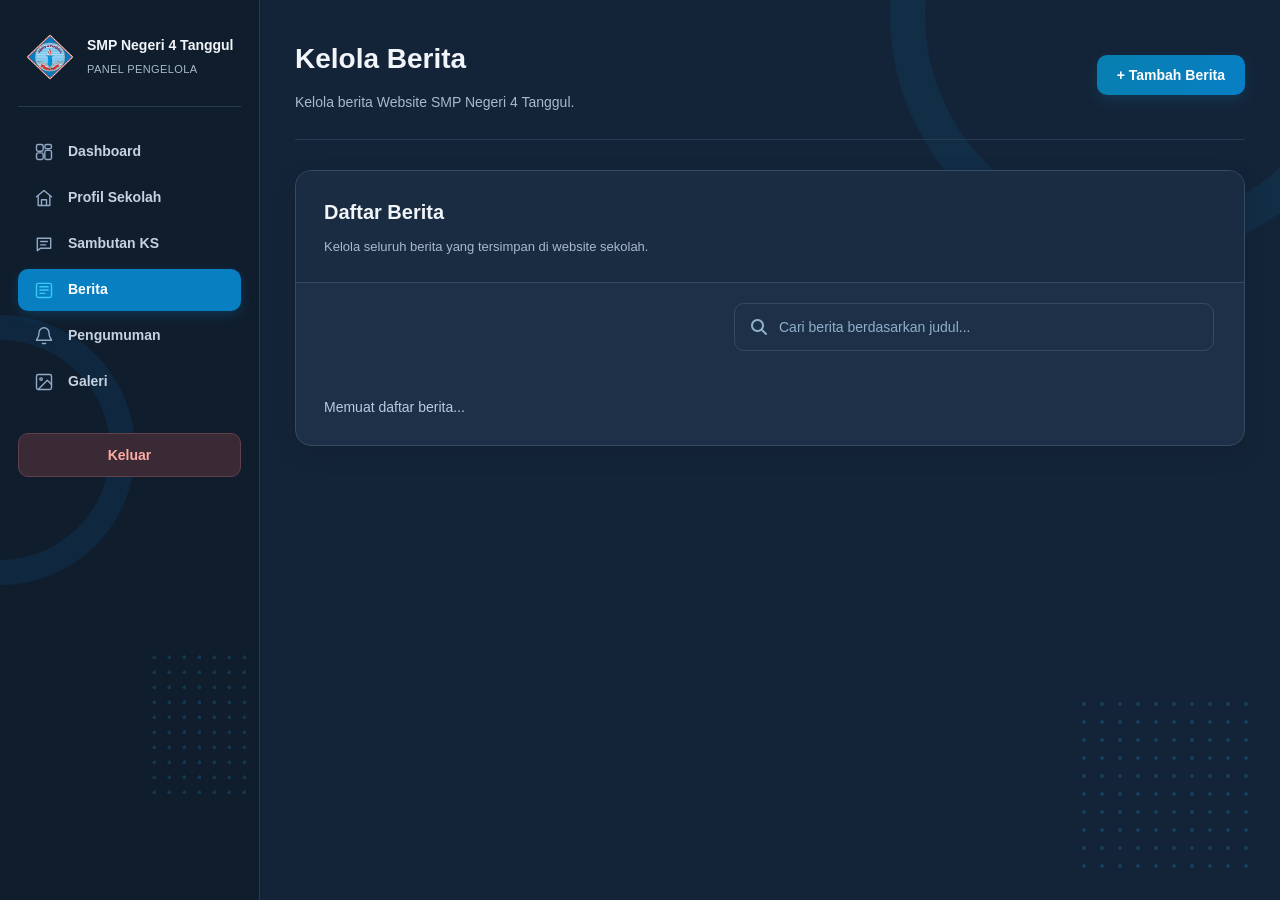
==== commit d78456cd: "penyempurnaan pengguna" ====
--- a/website/berita-admin.html
+++ b/website/berita-admin.html
@@ -69,6 +69,16 @@
                     Profil Sekolah
                 </a>
 
+                <a href="sambutan-admin.html">
+                    <span class="menu-icon">
+                        <svg viewBox="0 0 24 24">
+                            <path d="M4 5h16v12H8l-4 3V5Z"/>
+                            <path d="M8 9h8M8 13h6"/>
+                        </svg>
+                    </span>
+                    Sambutan KS
+                </a>
+
                 <a href="berita-admin.html" class="active">
                     <span class="menu-icon">
                         <svg viewBox="0 0 24 24">
--- a/website/style.css
+++ b/website/style.css
@@ -595,9 +595,7 @@
   margin: 0 auto;
 }
 
-.sambutan-foto {
-  width: 100%;
-}
+
 
 .foto-placeholder {
   min-height: 390px;
@@ -662,6 +660,7 @@
   .foto-placeholder {
     min-height: 300px;
   }
+  
 
   .sambutan-content h2 {
     font-size: 25px;
@@ -1513,7 +1512,7 @@
   justify-content: center;
   gap: 10px;
   width: 100%;
-  margin-top: auto;
+  margin-top: 30px;
   padding: 13px 15px;
   border: 1px solid #F5D5D3;
   border-radius: 10px;
@@ -1524,6 +1523,7 @@
   font-weight: 600;
   cursor: pointer;
   transition: all 0.25s ease;
+  flex-shrink: 0;
 }
 
 .logout-admin:hover {
@@ -4327,3 +4327,724 @@
   background: #D8241B;
 }
 
+
+/* =====================================
+   PROFIL SEKOLAH - DESAIN BARU
+===================================== */
+
+.profil {
+  padding: 75px 7%;
+  background: #F7FAFC;
+}
+
+.profil .section-heading {
+  margin-bottom: 45px;
+}
+
+.profil-container {
+  display: flex;
+  flex-direction: column;
+  gap: 28px;
+  max-width: 1100px;
+  margin: 0 auto;
+}
+
+/* PEMBUKA PROFIL */
+/* PEMBUKA PROFIL */
+.profil-pembuka {
+  display: flex;
+  flex-direction: column;
+  gap: 24px;
+  background: #FFFFFF;
+  border: 1px solid #E3EAF0;
+  border-radius: 18px;
+  padding: 24px;
+  box-shadow: 0 6px 22px rgba(36, 32, 33, 0.04);
+}
+
+.profil-pembuka img {
+  width: 100%;
+  height: 450px;
+  object-fit: cover;
+  object-position: center;
+  border-radius: 13px;
+}
+
+.profil-pembuka h3 {
+  color: #037FC5;
+  font-size: 24px;
+  margin-bottom: 12px;
+}
+
+.profil-pembuka p {
+  color: #4D6478;
+  line-height: 1.8;
+  font-size: 15px;
+}
+
+.profil-pembuka img {
+  width: 100%;
+  height: 550px;
+  object-fit: cover;
+  border-radius: 13px;
+}
+
+/* IDENTITAS SEKOLAH */
+.profil-identitas {
+  background: #FFFFFF;
+  border: 1px solid #E3EAF0;
+  border-radius: 18px;
+  padding: 28px;
+  box-shadow: 0 6px 22px rgba(36, 32, 33, 0.04);
+}
+
+.profil-identitas h3,
+.profil-sejarah h3,
+.profil-visi h3,
+.profil-misi h3 {
+  color: #037FC5;
+  font-size: 21px;
+  margin-bottom: 20px;
+}
+
+.profil-identitas-grid {
+  display: grid;
+  grid-template-columns: repeat(2, 1fr);
+  gap: 12px;
+}
+
+.profil-identitas-grid p {
+  margin: 0;
+  padding: 13px 15px;
+  background: #F3F8FC;
+  border-radius: 10px;
+  color: #4D6478;
+  font-size: 14px;
+  line-height: 1.7;
+}
+
+.profil-identitas-grid strong {
+  display: block;
+  color: #242021;
+  margin-bottom: 3px;
+}
+
+/* SEJARAH SEKOLAH */
+.profil-sejarah {
+  background: #FFFFFF;
+  border: 1px solid #E3EAF0;
+  border-radius: 18px;
+  padding: 30px;
+  box-shadow: 0 6px 22px rgba(36, 32, 33, 0.04);
+}
+
+.profil-sejarah p {
+  color: #4D6478;
+  font-size: 15px;
+  line-height: 1.9;
+  margin-bottom: 15px;
+}
+
+.profil-sejarah p:last-child {
+  margin-bottom: 0;
+}
+
+/* VISI DAN MISI */
+.profil-visi-misi {
+  display: grid;
+  grid-template-columns: 0.8fr 1.2fr;
+  gap: 22px;
+}
+
+.profil-visi,
+.profil-misi {
+  background: #FFFFFF;
+  border: 1px solid #E3EAF0;
+  border-radius: 18px;
+  padding: 28px;
+  box-shadow: 0 6px 22px rgba(36, 32, 33, 0.04);
+}
+
+.profil-visi {
+  border-top: 4px solid #037FC5;
+}
+
+.profil-misi {
+  border-top: 4px solid #D8241B;
+}
+
+.profil-visi p {
+  color: #037FC5;
+  font-size: 18px;
+  font-weight: 700;
+  line-height: 1.8;
+}
+
+.profil-misi ol {
+  padding-left: 22px;
+  margin: 0;
+}
+
+.profil-misi li {
+  color: #4D6478;
+  font-size: 14px;
+  line-height: 1.8;
+  padding-left: 5px;
+  margin-bottom: 12px;
+}
+
+.profil-misi li:last-child {
+  margin-bottom: 0;
+}
+
+/* RESPONSIVE */
+@media (max-width: 768px) {
+  .profil {
+    padding: 50px 20px;
+  }
+
+  .profil-pembuka {
+    grid-template-columns: 1fr;
+    padding: 20px;
+  }
+
+  .profil-pembuka img {
+    height: 210px;
+  }
+
+  .profil-identitas-grid {
+    grid-template-columns: 1fr;
+  }
+
+  .profil-visi-misi {
+    grid-template-columns: 1fr;
+  }
+
+  .profil-identitas,
+  .profil-sejarah,
+  .profil-visi,
+  .profil-misi {
+    padding: 22px;
+  }
+}
+
+
+/* =====================================
+   FORM PENGELOLAAN PROFIL SEKOLAH
+===================================== */
+
+.halaman-profil-admin {
+    background: #F4F7FB;
+    border: 1px solid #E3EAF2;
+}
+
+.halaman-profil-admin .daftar-berita-header {
+    background: #FFFFFF;
+    border-bottom: 1px solid #E3EAF2;
+}
+
+.halaman-profil-admin .daftar-berita-header h2 {
+    color: #102746;
+}
+
+.halaman-profil-admin .daftar-berita-header p {
+    color: #718096;
+}
+
+.halaman-profil-admin .form-berita {
+    margin: 24px;
+    padding: 30px;
+    background: #FFFFFF;
+    border: 1px solid #E3EAF2;
+    border-radius: 14px;
+    box-shadow: 0 5px 18px rgba(16, 39, 70, 0.05);
+}
+
+/* JUDUL SETIAP BAGIAN */
+
+#formProfilSekolah h3 {
+    margin: 10px 0 22px;
+    padding-bottom: 12px;
+    color: #102746;
+    font-size: 17px;
+    border-bottom: 2px solid #E8EEF5;
+}
+
+#formProfilSekolah hr {
+    margin: 30px 0;
+    border: 0;
+    border-top: 1px solid #E3EAF2;
+}
+
+/* SUSUNAN FORMULIR */
+
+#formProfilSekolah {
+    display: grid;
+    grid-template-columns: repeat(2, minmax(0, 1fr));
+    column-gap: 24px;
+    row-gap: 4px;
+}
+
+#formProfilSekolah h3,
+#formProfilSekolah hr,
+#formProfilSekolah #statusSimpanProfil,
+#formProfilSekolah #tombolSimpanProfil {
+    grid-column: 1 / -1;
+}
+
+#formProfilSekolah .form-group {
+    margin-bottom: 18px;
+    min-width: 0;
+}
+
+#formProfilSekolah .form-group label {
+    display: block;
+    margin-bottom: 8px;
+    color: #263B53;
+    font-size: 13px;
+    font-weight: 600;
+}
+
+#formProfilSekolah input,
+#formProfilSekolah textarea {
+    width: 100%;
+    box-sizing: border-box;
+    padding: 12px 14px;
+    border: 1px solid #D7E1EC;
+    border-radius: 9px;
+    background: #FFFFFF;
+    color: #263B53;
+    font-family: inherit;
+    font-size: 14px;
+    outline: none;
+    transition: 0.2s;
+}
+
+#formProfilSekolah input:focus,
+#formProfilSekolah textarea:focus {
+    border-color: #087FC5;
+    box-shadow: 0 0 0 3px rgba(8, 127, 197, 0.10);
+}
+
+#formProfilSekolah textarea {
+    resize: vertical;
+    line-height: 1.7;
+}
+
+/* BAGIAN YANG MEMERLUKAN LEBAR PENUH */
+
+#formProfilSekolah #alamat,
+#formProfilSekolah #sejarah,
+#formProfilSekolah #visi,
+#formProfilSekolah #misi {
+    min-height: 100px;
+}
+
+/* STATUS DAN TOMBOL */
+
+#statusSimpanProfil {
+    margin: 12px 0;
+    color: #52657A;
+    font-size: 13px;
+}
+
+#tombolSimpanProfil {
+    justify-self: start;
+    padding: 12px 24px;
+    border: none;
+    border-radius: 9px;
+    background: #087FC5;
+    color: #FFFFFF;
+    font-size: 14px;
+    font-weight: 600;
+    cursor: pointer;
+    transition: 0.2s;
+}
+
+#tombolSimpanProfil:hover {
+    background: #066DA8;
+}
+
+/* TAMPILAN HP */
+
+@media (max-width: 700px) {
+    .halaman-profil-admin .form-berita {
+        margin: 14px;
+        padding: 20px;
+    }
+
+    #formProfilSekolah {
+        grid-template-columns: 1fr;
+    }
+
+    #formProfilSekolah h3,
+    #formProfilSekolah hr,
+    #formProfilSekolah #statusSimpanProfil,
+    #formProfilSekolah #tombolSimpanProfil {
+        grid-column: 1;
+    }
+
+    #tombolSimpanProfil {
+        width: 100%;
+    }
+}
+
+/* SEJARAH, VISI, DAN MISI MEMAKAI LEBAR PENUH */
+
+#formProfilSekolah .form-group:has(#sejarah),
+#formProfilSekolah .form-group:has(#visi),
+#formProfilSekolah .form-group:has(#misi) {
+    grid-column: 1 / -1;
+}
+
+/* Kotak isi sambutan menggunakan lebar penuh */
+.halaman-profil-admin #isiSambutan {
+    width: 100%;
+    min-height: 300px;
+    box-sizing: border-box;
+}
+
+.halaman-profil-admin .form-group:has(#isiSambutan) {
+    grid-column: 1 / -1;
+}
+
+/* Teks sambutan kepala sekolah rata kanan-kiri */
+.sambutan-content #sambutanIsi {
+    text-align: justify;
+}
+
+.sambutan-content #sambutanIsi p {
+    text-align: justify;
+}
+
+/* Sejarah singkat sekolah rata kanan-kiri */
+#profilSejarah {
+    text-align: justify;
+}
+
+#profilSejarah p {
+    text-align: justify;
+}
+
+/* Visi dan Misi rata kanan-kiri */
+#profilVisi {
+    text-align: justify;
+}
+
+#profilMisi {
+    text-align: justify;
+}
+
+#profilMisi li {
+    text-align: justify;
+}
+
+/* Sejarah Singkat */
+#profilSejarah,
+#profilSejarah p {
+    text-align: justify;
+}
+
+/* Visi dan Misi */
+#profilVisi,
+#profilMisi,
+#profilMisi li {
+    text-align: justify;
+}
+
+#sambutanFoto {
+  display: block;
+  width: 102%;
+  height: auto;
+  max-height: 450px;
+  object-fit: contain;
+  border-radius: 5% !important;
+  clip-path: inset(0 round 5%);
+}
+
+
+/* =====================================
+   HALAMAN KELOLA PENGGUNA
+===================================== */
+
+.form-tambah-pengguna {
+    max-width: 760px;
+    margin: 25px auto;
+    padding: 30px !important;
+    background: #FFFFFF;
+    border: 1px solid #E3EAF0;
+    border-radius: 16px;
+    box-shadow: 0 6px 22px rgba(36, 32, 33, 0.04);
+}
+
+.form-tambah-pengguna h3 {
+    margin: 0 0 8px;
+    color: #242021;
+    font-size: 21px;
+    font-weight: 700;
+}
+
+.form-tambah-pengguna > p {
+    margin-bottom: 25px;
+    color: #718096;
+    font-size: 14px;
+    line-height: 1.6;
+}
+
+.form-tambah-pengguna form {
+    display: flex;
+    flex-direction: column;
+    gap: 17px;
+}
+
+.form-tambah-pengguna form > div {
+    margin-bottom: 0 !important;
+}
+
+.form-tambah-pengguna label {
+    display: block;
+    margin-bottom: 7px;
+    color: #344054;
+    font-size: 14px;
+    font-weight: 600;
+}
+
+.form-tambah-pengguna input,
+.form-tambah-pengguna select {
+    width: 100%;
+    box-sizing: border-box;
+    padding: 12px 14px !important;
+    border: 1px solid #DCE2E6;
+    border-radius: 9px;
+    background: #FFFFFF;
+    color: #242021;
+    font-family: inherit;
+    font-size: 14px;
+    outline: none;
+    transition: border-color 0.2s, box-shadow 0.2s;
+}
+
+.form-tambah-pengguna input:focus,
+.form-tambah-pengguna select:focus {
+    border-color: #037FC5;
+    box-shadow: 0 0 0 3px rgba(3, 127, 197, 0.10);
+}
+
+.form-tambah-pengguna button {
+    align-self: flex-start;
+    padding: 12px 22px !important;
+    border: none;
+    border-radius: 9px !important;
+    background: #037FC5 !important;
+    color: #FFFFFF !important;
+    font-family: inherit;
+    font-size: 14px;
+    font-weight: 600;
+    transition: background 0.2s, transform 0.2s;
+}
+
+.form-tambah-pengguna button:hover {
+    background: #026AA7 !important;
+    transform: translateY(-1px);
+}
+
+.form-tambah-pengguna button:disabled {
+    opacity: 0.65;
+    cursor: not-allowed;
+    transform: none;
+}
+
+#statusTambahPengguna {
+    line-height: 1.6;
+    overflow-wrap: anywhere;
+}
+
+@media (max-width: 768px) {
+    .form-tambah-pengguna {
+        margin: 15px 0;
+        padding: 20px !important;
+    }
+
+    .form-tambah-pengguna button {
+        width: 100%;
+    }
+}
+
+
+/* =====================================
+   DAFTAR PENGGUNA ADMIN
+===================================== */
+
+.daftar-pengguna-admin {
+    margin: 30px 25px;
+    padding: 25px;
+    background: #FFFFFF;
+    border: 1px solid #E3EAF0;
+    border-radius: 16px;
+    box-shadow: 0 6px 22px rgba(36, 32, 33, 0.04);
+}
+
+.daftar-pengguna-header {
+    display: flex;
+    align-items: center;
+    justify-content: space-between;
+    gap: 15px;
+    margin-bottom: 22px;
+}
+
+.daftar-pengguna-header h3 {
+    margin: 0 0 7px;
+    color: #242021;
+    font-size: 20px;
+}
+
+.daftar-pengguna-header p {
+    margin: 0;
+    color: #718096;
+    font-size: 14px;
+}
+
+.daftar-pengguna-header button {
+    padding: 10px 15px;
+    border: 1px solid #DCEAF2;
+    border-radius: 8px;
+    background: #F4F9FC;
+    color: #037FC5;
+    font-family: inherit;
+    font-size: 13px;
+    font-weight: 600;
+    cursor: pointer;
+}
+
+.daftar-pengguna-header button:hover {
+    background: #EAF5FC;
+}
+
+.status-daftar-pengguna {
+    margin-bottom: 15px;
+    color: #718096;
+    font-size: 13px;
+}
+
+.tabel-pengguna-wrapper {
+    width: 100%;
+    overflow-x: auto;
+}
+
+.tabel-pengguna {
+    width: 100%;
+    border-collapse: collapse;
+    min-width: 650px;
+}
+
+.tabel-pengguna th,
+.tabel-pengguna td {
+    padding: 14px 12px;
+    border-bottom: 1px solid #E8EEF3;
+    text-align: left;
+    font-size: 13px;
+}
+
+.tabel-pengguna th {
+    background: #F4F7FA;
+    color: #344054;
+    font-weight: 700;
+}
+
+.tabel-pengguna td {
+    color: #475467;
+}
+
+.tabel-pengguna tbody tr:hover {
+    background: #F8FBFD;
+}
+
+@media (max-width: 768px) {
+    .daftar-pengguna-admin {
+        margin: 20px 0;
+        padding: 18px;
+    }
+
+    .daftar-pengguna-header {
+        align-items: flex-start;
+        flex-direction: column;
+    }
+}
+
+
+
+/* TOMBOL EDIT PENGGUNA */
+
+.tombol-edit-pengguna {
+    padding: 7px 13px;
+    border: 1px solid #DCEAF2;
+    border-radius: 7px;
+    background: #F4F9FC;
+    color: #037FC5;
+    font-family: inherit;
+    font-size: 12px;
+    font-weight: 600;
+    cursor: pointer;
+    transition: 0.2s;
+}
+
+.tombol-edit-pengguna:hover {
+    background: #037FC5;
+    color: #FFFFFF;
+}
+
+.tombol-reset-password {
+    padding: 7px 13px;
+    border: 1px solid #F5D5D3;
+    border-radius: 7px;
+    background: #FFF5F4;
+    color: #D8241B;
+    font-family: inherit;
+    font-size: 12px;
+    font-weight: 600;
+    cursor: pointer;
+    transition: 0.2s;
+    margin-left: 5px;
+}
+
+.tombol-reset-password:hover {
+    background: #D8241B;
+    color: #FFFFFF;
+}
+
+
+.tombol-nonaktifkan-pengguna,
+.tombol-aktifkan-pengguna {
+    padding: 7px 13px;
+    border-radius: 7px;
+    font-family: inherit;
+    font-size: 12px;
+    font-weight: 600;
+    cursor: pointer;
+    transition: 0.2s;
+    margin: 5px 0 0 5px;
+}
+
+.tombol-nonaktifkan-pengguna {
+    border: 1px solid #F5D5D3;
+    background: #FFF5F4;
+    color: #D8241B;
+}
+
+.tombol-nonaktifkan-pengguna:hover {
+    background: #D8241B;
+    color: #FFFFFF;
+}
+
+.tombol-aktifkan-pengguna {
+    border: 1px solid #CDEAD7;
+    background: #F0FAF3;
+    color: #16803C;
+}
+
+.tombol-aktifkan-pengguna:hover {
+    background: #16803C;
+    color: #FFFFFF;
+}
+
+
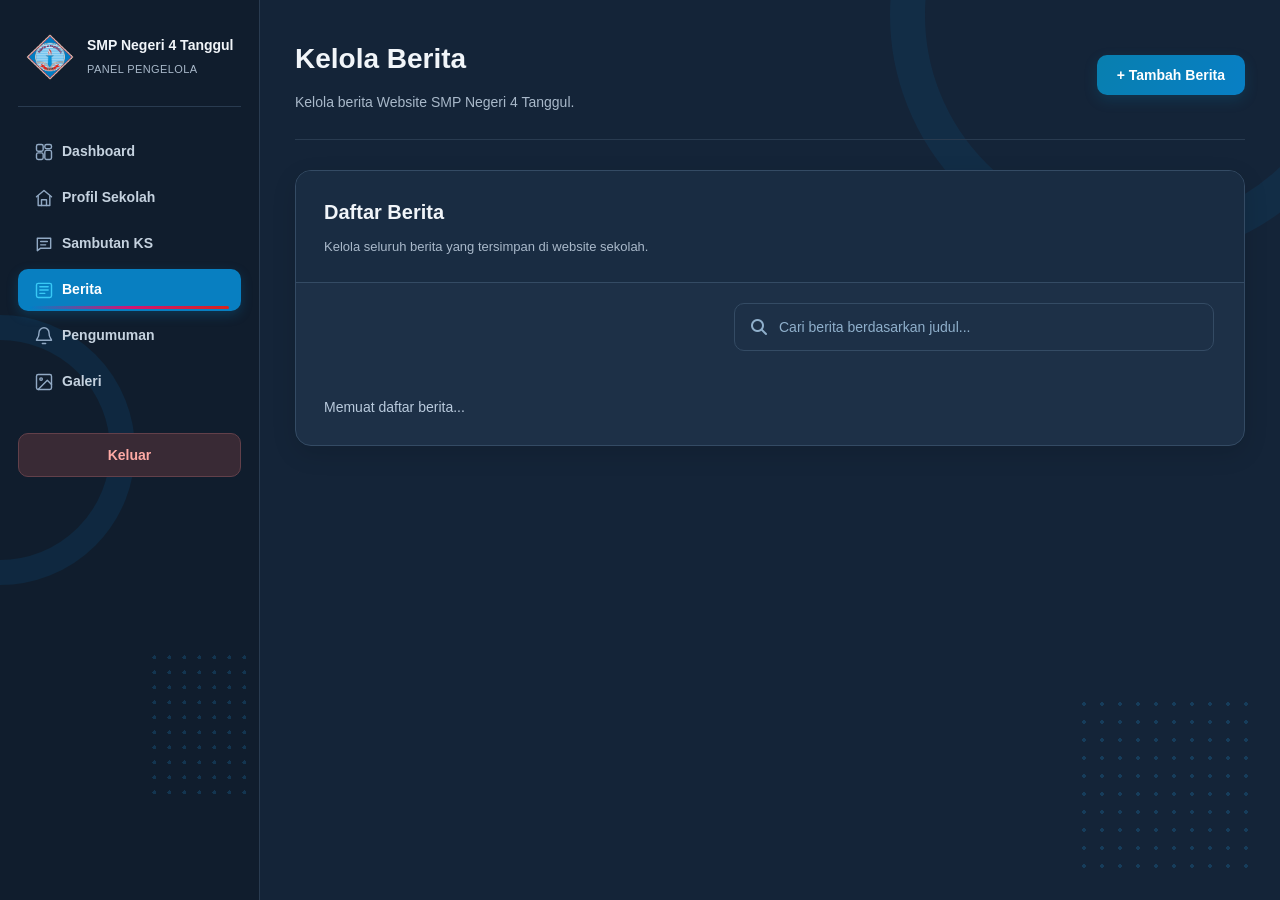
==== commit b5a362e6: "kompres gambar dan membuat pencarian google mudah" ====
--- a/website/berita-admin.html
+++ b/website/berita-admin.html
@@ -17,7 +17,7 @@
         <!-- SIDEBAR -->
         <aside class="sidebar-admin">
             <div class="sidebar-brand">
-                <img src="assets/logo-sekolah.png" alt="Logo Sekolah">
+                <img src="assets/logo-sekolah-opt.png" alt="Logo Sekolah">
                 <div>
                     <h2>SMP Negeri 4 Tanggul</h2>
                     <p>Panel Pengelola</p>
--- a/website/style.css
+++ b/website/style.css
@@ -66,89 +66,32 @@
 }
 
 
-/* HERO SECTION */
-
-.hero {
-  min-height: 430px;
-  display: flex;
-  align-items: center;
-  padding: 60px 7%;
-  background: linear-gradient(
-    120deg,
-    #151f32,
-    #0b1120
-  );
-  border-radius: 16px;
-}
-
-.hero-content {
-  max-width: 700px;
-}
-
-.hero-label {
-  display: inline-block;
-  color: var(--primary);
-  font-size: 13px;
-  font-weight: bold;
-  letter-spacing: 2px;
-  margin-bottom: 18px;
-}
-
-.hero h2 {
-  font-size: 42px;
-  line-height: 1.25;
-  margin-bottom: 20px;
-  color: var(--text);
-}
-
-.hero h2 strong {
-  color: var(--primary);
-  display: block;
-}
-
-.hero p {
-  color: var(--muted);
-  font-size: 16px;
-  max-width: 600px;
-  margin-bottom: 28px;
-}
-
-.hero-button {
-  display: inline-block;
-  background: var(--primary);
-  color: #0b1120;
-  padding: 12px 25px;
-  border-radius: 8px;
-  text-decoration: none;
-  font-weight: bold;
-  transition: 0.3s;
-}
-
-.hero-button:hover {
-  background: #7dd3fc;
-  transform: translateY(-2px);
-}
+
+
 
 /* RESPONSIVE DESIGN */
 
 @media (max-width: 768px) {
 
-  .navbar {
-    flex-direction: column;
-    text-align: center;
-    gap: 18px;
-    padding: 20px;
-  }
-
-  nav {
-    justify-content: center;
-    flex-wrap: wrap;
-    gap: 12px 18px;
-  }
+  
+.navbar {
+  flex-direction: column;
+  text-align: center;
+  gap: 14px;
+  padding: 16px 10px;
+}
+
+nav {
+  justify-content: center;
+  flex-wrap: wrap;
+  gap: 10px 16px;
+  width: 100%;
+}
+
 
   main {
-    margin: 25px 12px;
-    padding: 15px;
+    margin: 16px 4px;
+    padding: 6px;
   }
 
   .hero {
@@ -183,24 +126,44 @@
 /* PROFIL SEKOLAH */
 
 .profil {
-  padding: 70px 7%;
+  padding: 85px 7%;
 }
 
 .section-heading {
+  position: relative;
   text-align: center;
-  margin-bottom: 40px;
-}
+  margin-bottom: 45px;
+}
+
+.section-heading::after {
+  content: "";
+  display: block;
+  width: 55px;
+  height: 4px;
+  margin: 16px auto 0;
+  border-radius: 10px;
+  background: linear-gradient(90deg, #037fc5, #d11575);
+}
+
 
 .section-label {
+  display: inline-block;
   color: var(--primary);
-  font-size: 13px;
-  font-weight: bold;
-  letter-spacing: 2px;
+  font-size: 12px;
+  font-weight: 800;
+  letter-spacing: 2.5px;
+  text-transform: uppercase;
+  padding: 7px 14px;
+  border-radius: 30px;
+  background: rgba(3, 127, 197, 0.08);
 }
 
 .section-heading h2 {
   color: var(--text);
-  font-size: 32px;
+  font-family: 'Poppins', sans-serif;
+  font-size: 34px;
+  font-weight: 700;
+  letter-spacing: -0.8px;
   margin: 10px 0;
 }
 
@@ -216,15 +179,17 @@
 
 .profil-card {
   background: var(--surface);
-  border: 1px solid #DCE2E6;
-  border-radius: 14px;
-  padding: 28px;
-  transition: 0.3s;
+  border: 1px solid #e5ebf0;
+  border-radius: 18px;
+  padding: 32px;
+  box-shadow: 0 8px 24px rgba(16, 26, 45, 0.045);
+  transition: all 0.3s ease;
 }
 
 .profil-card:hover {
   transform: translateY(-5px);
   border-color: var(--primary);
+  box-shadow: 0 14px 30px rgba(16, 26, 45, 0.09);
 }
 
 .profil-card h3 {
@@ -236,6 +201,13 @@
 .profil-card p {
   color: var(--muted);
   font-size: 15px;
+}
+
+.profil-visi h3 i,
+.profil-misi h3 i {
+  font-size: 18px;
+  color: #037FC5;
+  margin-right: 9px;
 }
 
 /* RESPONSIVE PROFIL */
@@ -283,68 +255,15 @@
   color: #037FC5;
 }
 
-/* HERO / BAGIAN BERANDA */
-.hero {
-  background: linear-gradient(
-    120deg,
-    #EAF5FC,
-    #FFFFFF
-  );
-  border: 1px solid #DCEAF2;
-  box-shadow: 0 8px 25px rgba(3, 127, 197, 0.06);
-}
-
-.hero-label {
-  color: #037FC5;
-}
-
-.hero h2 {
-  color: #242021;
-}
-
-.hero h2 strong {
-  color: #037FC5;
-}
-
-.hero p {
-  color: #4D6478;
-}
-
-/* TOMBOL UTAMA */
-.hero-button {
-  background: #037FC5;
-  color: #FFFFFF;
-  box-shadow: 0 4px 12px rgba(3, 127, 197, 0.18);
-}
-
-.hero-button:hover {
-  background: #026AA6;
-  color: #FFFFFF;
-}
+
 
 /* BAGIAN PROFIL */
-.section-heading h2 {
-  color: #242021;
-}
+
 
 .section-heading p {
   color: #4D6478;
 }
 
-.section-label {
-  color: #037FC5;
-}
-
-.profil-card {
-  background: #FFFFFF;
-  border: 1px solid #E3EAF0;
-  box-shadow: 0 5px 18px rgba(36, 32, 33, 0.04);
-}
-
-.profil-card:hover {
-  border-color: #037FC5;
-  box-shadow: 0 10px 25px rgba(3, 127, 197, 0.10);
-}
 
 .profil-card h3 {
   color: #037FC5;
@@ -354,18 +273,6 @@
   color: #4D6478;
 }
 
-/* FOOTER */
-footer {
-  background: #FFFFFF;
-  border-top: 1px solid #DCE2E6;
-  color: #4D6478;
-  text-align: center;
-  padding: 22px 15px;
-}
-
-footer p {
-  color: #4D6478;
-}
 
 
 
@@ -495,63 +402,81 @@
   gap: 24px;
 }
 
+/* KARTU BERITA */
 .berita-card {
   background: #FFFFFF;
-  border: 1px solid #E3EAF0;
-  border-radius: 14px;
+  border: 1px solid #E5EBF0;
+  border-radius: 18px;
   overflow: hidden;
-  box-shadow: 0 5px 18px rgba(36, 32, 33, 0.05);
-  transition: 0.3s;
+  box-shadow: 0 6px 22px rgba(16, 26, 45, 0.05);
+  transition: transform 0.3s ease, box-shadow 0.3s ease;
 }
 
 .berita-card:hover {
-  transform: translateY(-6px);
-  box-shadow: 0 12px 28px rgba(3, 127, 197, 0.12);
-}
-
+  transform: translateY(-4px);
+  box-shadow: 0 14px 30px rgba(16, 26, 45, 0.10);
+}
+
+/* FOTO BERITA */
 .berita-gambar {
   width: 100%;
-  height: 210px;
-  background: #EAF5FC;
+  height: 220px;
+  background: #F3F7FA;
   display: flex;
   align-items: center;
   justify-content: center;
+  overflow: hidden;
 }
 
 .berita-gambar img {
   width: 100%;
   height: 100%;
-  object-fit: contain !important;
+  object-fit: cover;
   object-position: center;
-  transition: none;
+  transition: transform 0.4s ease;
 }
 
 .berita-card:hover .berita-gambar img {
-  transform: none;
-}
-
+  transform: scale(1.04);
+}
+
+/* ISI KARTU BERITA */
 .berita-content {
-  padding: 24px;
+  padding: 22px;
 }
 
 .berita-kategori {
+  display: inline-block;
   color: #037FC5;
+  background: #F0F7FC;
   font-size: 11px;
-  font-weight: bold;
+  font-weight: 700;
   letter-spacing: 1px;
+  padding: 6px 10px;
+  border-radius: 20px;
 }
 
 .berita-content h3 {
   color: #242021;
-  font-size: 19px;
-  line-height: 1.4;
-  margin: 12px 0;
+  font-family: 'Poppins', sans-serif;
+  font-size: 18px;
+  font-weight: 700;
+  line-height: 1.5;
+  margin: 14px 0 10px;
 }
 
 .berita-content p {
   color: #4D6478;
   font-size: 14px;
-  line-height: 1.7;
+  line-height: 1.8;
+  margin: 0;
+}
+.berita-content p {
+  display: -webkit-box;
+  -webkit-line-clamp: 3;
+  line-clamp: 3;
+  -webkit-box-orient: vertical;
+  overflow: hidden;
 }
 
 /* RESPONSIVE BERITA */
@@ -561,20 +486,36 @@
   }
 }
 
+
 @media (max-width: 600px) {
   .berita {
-    padding: 45px 20px;
+    padding: 35px 8px;
   }
 
   .berita-list {
     grid-template-columns: 1fr;
-    gap: 18px;
+    gap: 14px;
   }
 
   .berita-gambar {
-    height: 220px;
-  }
-}
+    height: 190px;
+  }
+
+  .berita-content {
+    padding: 16px;
+  }
+
+  .berita-content h3 {
+    font-size: 17px;
+    margin: 8px 0;
+  }
+
+  .berita-content p {
+    font-size: 13px;
+    line-height: 1.6;
+  }
+}
+
 
 
 /* =================================
@@ -587,11 +528,10 @@
 }
 
 .sambutan-container {
-  display: grid;
-  grid-template-columns: 0.8fr 1.5fr;
-  gap: 50px;
-  align-items: center;
-  max-width: 1150px;
+  display: flex;
+  align-items: flex-start;
+  gap: 35px;
+  max-width: 1100px;
   margin: 0 auto;
 }
 
@@ -707,21 +647,50 @@
   margin-top: 35px;
 }
 
-.galeri-link a {
-  display: inline-block;
-  background: #037FC5;
+
+/* TOMBOL LIHAT SEMUA GALERI */
+.galeri-link .tombol-semua-galeri {
+  display: inline-flex;
+  align-items: center;
+  justify-content: center;
+  gap: 10px;
+
+  background:
+    linear-gradient(#FFFFFF, #FFFFFF) padding-box,
+    linear-gradient(90deg, #037FC5, #D11575, #D8241B) border-box;
+
+  color: #037FC5;
+  padding: 12px 25px;
+  border: 2px solid transparent;
+  border-radius: 50px;
+
+  text-decoration: none;
+  font-weight: 600;
+  font-size: 14px;
+
+  box-shadow: 0 4px 12px rgba(3, 127, 197, 0.10);
+  transition: all 0.3s ease;
+}
+
+.galeri-link .tombol-semua-galeri::after {
+  content: "→";
+  font-size: 18px;
+  line-height: 1;
+  transition: transform 0.3s ease;
+}
+
+.galeri-link .tombol-semua-galeri:hover {
+  background:
+    linear-gradient(90deg, #037FC5, #D11575, #D8241B) padding-box,
+    linear-gradient(90deg, #037FC5, #D11575, #D8241B) border-box;
+
   color: #FFFFFF;
-  padding: 12px 28px;
-  border-radius: 8px;
-  text-decoration: none;
-  font-size: 14px;
-  font-weight: bold;
-  transition: 0.3s;
-}
-
-.galeri-link a:hover {
-  background: #026AA6;
-  transform: translateY(-2px);
+  transform: translateY(-3px);
+  box-shadow: 0 7px 18px rgba(3, 127, 197, 0.22);
+}
+
+.galeri-link .tombol-semua-galeri:hover::after {
+  transform: translateX(4px);
 }
 
 /* RESPONSIVE GALERI */
@@ -835,31 +804,6 @@
 }
 
 
-/* FOOTER */
-footer {
-  background: #FFFFFF;
-  border-top: 3px solid #037FC5;
-  padding: 35px 7%;
-  text-align: center;
-}
-
-.footer-content h3 {
-  color: #037FC5;
-  font-size: 20px;
-  margin-bottom: 10px;
-}
-
-.footer-content p {
-  color: #4D6478;
-  font-size: 14px;
-  margin-bottom: 8px;
-  line-height: 1.7;
-}
-
-.footer-content p:last-child {
-  margin-top: 20px;
-  font-size: 13px;
-}
 
 
 /* =================================
@@ -911,22 +855,50 @@
   gap: 8px;
 }
 
+
+/* NAVIGASI MINIMALIS */
 nav a {
+  position: relative;
   color: #242021;
   text-decoration: none;
   font-size: 14px;
   font-weight: 600;
-  padding: 10px 14px;
-  border-radius: 8px;
-  transition: all 0.3s ease;
-}
-
+  padding: 10px 12px;
+  border-radius: 0;
+  transition: color 0.3s ease;
+}
+/* GARIS GRADASI */
+nav a::after {
+  content: "";
+  position: absolute;
+  left: 12px;
+  right: 12px;
+  bottom: 2px;
+  height: 3px;
+  border-radius: 5px;
+  background: linear-gradient(
+    90deg,
+    #037FC5,
+    #D11575,
+    #D8241B
+  );
+  transform: scaleX(0);
+  transform-origin: left;
+  transition: transform 0.3s ease;
+}
+
+/* EFEK HOVER */
 nav a:hover {
-  color: #FFFFFF;
-  background: #D8241B;
-  transform: translateY(-2px);
-  box-shadow: 0 4px 12px rgba(216, 36, 27, 0.20);
-}
+  color: #025B91;
+  background: transparent;
+  box-shadow: none;
+  transform: none;
+}
+
+nav a:hover::after {
+  transform: scaleX(1);
+}
+
 
 /* HEADER RESPONSIF */
 @media (max-width: 768px) {
@@ -949,15 +921,23 @@
 }
 
 
-/* MENU NAVIGASI AKTIF */
+
+/* MENU NAVIGASI AKTIF - OUTLINE GRADASI */
+/* MENU AKTIF */
 nav a.active {
-  color: #FFFFFF;
-  background: #037FC5;
-  box-shadow: 0 4px 12px rgba(3, 127, 197, 0.20);
-}
-
-
-/* AKSEN WARNA HEADER */
+  color: #025B91;
+  font-weight: 800;
+  background: transparent;
+  box-shadow: none;
+}
+
+nav a.active::after {
+  transform: scaleX(1);
+}
+
+
+
+/* AKSEN GRADASI HEADER */
 .navbar {
   border-bottom: none;
   position: sticky;
@@ -975,24 +955,25 @@
   background: linear-gradient(
     90deg,
     #037FC5 0%,
-    #77C4EE 55%,
+    #037FC5 65%,
+    #D11575 85%,
     #D8241B 100%
   );
 }
 
 
 
-
 /* TOP BAR - INFORMASI SEKOLAH */
 
 .top-bar {
-  background: linear-gradient(
-    100deg,
+background: linear-gradient(
+  90deg,
     #037FC5 0%,
-    #77C4EE 55%,
+    #037FC5 40%,
+    #D11575 85%,
     #D8241B 100%
-  );
-  border-bottom: 1px solid #037FC5;
+);
+  border-bottom: none;
   padding: 9px 6%;
   position: relative;
   z-index: 1001;
@@ -1099,27 +1080,7 @@
   font-weight: 600;
 }
 
-/* PENYESUAIAN FOOTER LEBIH RAPAT */
-
-footer {
-  line-height: 1.2;
-  padding-top: 25px;
-  padding-bottom: 25px;
-}
-
-.footer-content h3 {
-  margin: 0 0 5px;
-  line-height: 1.2;
-}
-
-.footer-content p {
-  margin: 0 0 3px;
-  line-height: 1.3;
-}
-
-.footer-content p:last-child {
-  margin-bottom: 0;
-}
+
 
 
 
@@ -1158,89 +1119,6 @@
 
 
 
-/* HERO SECTION - DARK BLUE */
-
-.hero {
-  min-height: 520px;
-  display: flex;
-  align-items: center;
-  padding: 65px 7%;
-  border-radius: 0;
-
-  background-color: #0B1F38;
-  background-image:
-    linear-gradient(
-      90deg,
-      rgba(11, 31, 56, 0.98) 0%,
-      rgba(11, 31, 56, 0.94) 35%,
-      rgba(11, 31, 56, 0.70) 58%,
-      rgba(11, 31, 56, 0.12) 100%
-    ),
-    url('assets/fotowebsite.png');
-
-  background-size: cover;
-  background-position: center;
-  background-repeat: no-repeat;
-}
-
-.hero-content {
-  max-width: 650px;
-  position: relative;
-  z-index: 1;
-}
-
-.hero-label {
-  color: #77C4EE;
-  font-weight: 600;
-}
-
-.hero h2 {
-  color: #FFFFFF;
-  font-weight: 600;
-}
-
-.hero h2 strong {
-  color: #77C4EE;
-  font-weight: 700;
-}
-
-.hero p {
-  color: #DCE2E6;
-  font-weight: 400;
-}
-
-.hero-button {
-  background: #037FC5;
-  color: #FFFFFF;
-  font-weight: 600;
-}
-
-.hero-button:hover {
-  background: #D8241B;
-  color: #FFFFFF;
-}
-
-/* HERO RESPONSIVE */
-
-@media (max-width: 768px) {
-  .hero {
-    min-height: 430px;
-    padding: 40px 22px;
-    background-position: 65% center;
-    background-image:
-      linear-gradient(
-        90deg,
-        rgba(11, 31, 56, 0.96) 0%,
-        rgba(11, 31, 56, 0.88) 55%,
-        rgba(11, 31, 56, 0.55) 100%
-      ),
-      url('assets/fotowebsite.png');
-  }
-
-  .hero-content {
-    max-width: 100%;
-  }
-}
 
 
 /* PENYEMPURNAAN TAMPILAN KONTAK */
@@ -1304,7 +1182,10 @@
 
 
 
-/* HALAMAN LOGIN PENGELOLA */
+
+/* =====================================
+   HALAMAN LOGIN PENGELOLA - DARK THEME
+===================================== */
 
 .login-admin {
   min-height: 100vh;
@@ -1312,56 +1193,64 @@
   align-items: center;
   justify-content: center;
   padding: 30px 20px;
-  background: #F4F7FA;
-}
-
-.login-card {
+
+  background:
+    radial-gradient(ellipse at 15% 15%, rgba(3, 127, 197, 0.20), transparent 40%),
+    radial-gradient(ellipse at 85% 85%, rgba(209, 21, 117, 0.15), transparent 40%),
+    #101827;
+}
+
+.login-admin .login-card {
   width: 100%;
   max-width: 420px;
-  padding: 40px;
-  background: #FFFFFF;
-  border: 1px solid #DCE2E6;
-  border-radius: 16px;
-  box-shadow: 0 10px 35px rgba(36, 32, 33, 0.08);
+  padding: 28px 40px;
+  background: #182334;
+  border: 1px solid #34445B;
+  border-radius: 18px;
+  box-shadow: 0 15px 45px rgba(0, 0, 0, 0.35);
   text-align: center;
 }
 
-.login-logo {
+.login-admin .login-logo {
   width: 85px;
   height: 85px;
   object-fit: contain;
-  margin-bottom: 15px;
-}
-
-.login-card h1 {
-  color: #242021;
+  margin-bottom: 8px;
+}
+
+.login-admin .login-card h1 {
+  color: #F8FAFC;
   font-size: 26px;
-  margin-bottom: 8px;
-}
-
-.login-card > p {
-  color: #4D6478;
+  margin-top: 4px;
+  margin-bottom: 5px;
+}
+
+.login-admin .login-card > p {
+  color: #94A3B8;
   font-size: 14px;
-  margin-bottom: 30px;
-}
-
-#formLoginAdmin {
+  margin-top: 0;
+  margin-bottom: 18px;
+}
+
+.login-admin #formLoginAdmin {
   text-align: left;
 }
 
-#formLoginAdmin label {
+.login-admin #formLoginAdmin label {
   display: block;
-  color: #242021;
+  color: #CBD5E1;
   font-size: 14px;
   font-weight: 600;
-  margin-bottom: 8px;
-}
-
-#formLoginAdmin input {
+  margin-bottom: 6px;
+}
+
+.login-admin #formLoginAdmin input {
   width: 100%;
   padding: 13px 14px;
-  margin-bottom: 20px;
-  border: 1px solid #DCE2E6;
+  margin-bottom: 13px;
+  background: #111C2D;
+  color: #FFFFFF;
+  border: 1px solid #34445B;
   border-radius: 8px;
   font-family: inherit;
   font-size: 14px;
@@ -1369,48 +1258,62 @@
   outline: none;
 }
 
-#formLoginAdmin input:focus {
+.login-admin #formLoginAdmin input::placeholder {
+  color: #718096;
+}
+
+.login-admin #formLoginAdmin input:focus {
   border-color: #037FC5;
-}
-
-#formLoginAdmin button {
+  box-shadow: 0 0 0 3px rgba(3, 127, 197, 0.15);
+}
+
+.login-admin #formLoginAdmin button {
   width: 100%;
   padding: 14px;
   border: none;
   border-radius: 8px;
-  background: #037FC5;
+  background: linear-gradient(110deg, #037FC5, #D11575);
   color: #FFFFFF;
   font-family: inherit;
   font-size: 15px;
   font-weight: 600;
   cursor: pointer;
   transition: 0.3s;
-}
-
-#formLoginAdmin button:hover {
-  background: #026AA6;
-}
-
-#pesanLogin {
+  margin-top: 5px;
+}
+
+.login-admin #formLoginAdmin button:hover {
+  transform: translateY(-2px);
+  box-shadow: 0 8px 22px rgba(3, 127, 197, 0.25);
+}
+
+.login-admin #formLoginAdmin button:disabled {
+  opacity: 0.65;
+  cursor: not-allowed;
+  transform: none;
+}
+
+.login-admin #pesanLogin {
   font-size: 13px;
   margin-top: 15px;
   text-align: center;
 }
 
-.kembali-beranda {
+.login-admin .kembali-beranda {
   display: inline-block;
-  margin-top: 25px;
-  color: #037FC5;
+  margin-top: 16px;
+  color: #77C4EE;
   font-size: 14px;
   text-decoration: none;
 }
 
-.kembali-beranda:hover {
+.login-admin .kembali-beranda:hover {
+  color: #FFFFFF;
   text-decoration: underline;
 }
 
 @media (max-width: 480px) {
-  .login-card {
+  .login-admin .login-card {
     padding: 30px 22px;
   }
 }
@@ -1999,396 +1902,56 @@
 
 
 
-/* =================================
-   HERO - BRIGHT GEOMETRIC MODERN
-================================= */
-
-.hero {
-  position: relative;
-  isolation: isolate;
-  overflow: hidden;
-  background-color: #EAF5FC;
-  background-image:
-    linear-gradient(
-      90deg,
-      rgba(255, 255, 255, 0.97) 0%,
-      rgba(255, 255, 255, 0.91) 38%,
-      rgba(255, 255, 255, 0.60) 65%,
-      rgba(255, 255, 255, 0.18) 100%
-    ),
-    url('assets/fotowebsite.png');
-  background-size: cover;
-  background-position: center;
-  background-repeat: no-repeat;
-}
-
-.hero-content {
-  position: relative;
-  z-index: 2;
-}
-
-.hero-label {
+
+
+/* TOMBOL MENGENAL SEKOLAH - OUTLINE GRADASI */
+.hero-button {
+  display: inline-flex;
+  align-items: center;
+  justify-content: center;
+  gap: 10px;
+
+  background:
+    linear-gradient(#FFFFFF, #FFFFFF) padding-box,
+    linear-gradient(90deg, #037FC5, #D11575, #D8241B) border-box;
+
   color: #037FC5;
-}
-
-.hero h2 {
-  color: #242021;
-}
-
-.hero h2 strong {
-  color: #037FC5;
-}
-
-.hero p {
-  color: #4D6478;
-}
-
-
-
-/* =====================================
-   HERO - BRIGHT ORGANIC MODERN
-===================================== */
-
-.hero {
-  position: relative;
-  isolation: isolate;
-  overflow: hidden;
-
-  min-height: 480px;
-  display: grid;
-  grid-template-columns: 1fr 1fr;
-  align-items: center;
-  gap: 35px;
-
-  padding: 65px 7%;
-  border-radius: 0;
-  border: none;
-
-  background: linear-gradient(
-    120deg,
-    #FFFFFF 0%,
-    #F4FAFE 65%,
-    #EAF6FC 100%
-  );
-
-  box-shadow: none;
-}
-
-/* AREA TEKS */
-.hero-content {
-  position: relative;
-  z-index: 2;
-  max-width: 600px;
-}
-
-.hero-label {
-  display: inline-block;
-  color: #037FC5;
-  font-size: 13px;
-  font-weight: 700;
-  letter-spacing: 2px;
-  margin-bottom: 18px;
-}
-
-.hero h2 {
-  color: #242021;
-  font-size: 42px;
-  line-height: 1.25;
-  margin-bottom: 20px;
-}
-
-.hero h2 strong {
-  display: block;
-  color: #037FC5;
-}
-
-.hero p {
-  color: #4D6478;
-  font-size: 16px;
-  line-height: 1.8;
-  max-width: 550px;
-  margin-bottom: 28px;
-}
-
-/* TOMBOL */
-.hero-button {
-  display: inline-block;
-  background: #037FC5;
-  color: #FFFFFF;
-  padding: 13px 26px;
-  border-radius: 8px;
+  padding: 12px 25px;
+  border: 2px solid transparent;
+  border-radius: 50px;
+
   text-decoration: none;
   font-weight: 600;
-  box-shadow: 0 5px 15px rgba(3, 127, 197, 0.18);
-  transition: 0.3s;
-}
-
+  font-size: 14px;
+
+  box-shadow: 0 4px 12px rgba(3, 127, 197, 0.10);
+  transition: all 0.3s ease;
+}
+
+/* IKON PANAH */
+.hero-button::after {
+  content: "→";
+  font-size: 18px;
+  line-height: 1;
+  transition: transform 0.3s ease;
+}
+
+/* EFEK HOVER */
 .hero-button:hover {
-  background: #D8241B;
+  background:
+    linear-gradient(90deg, #037FC5, #D11575, #D8241B) padding-box,
+    linear-gradient(90deg, #037FC5, #D11575, #D8241B) border-box;
+
+  color: #FFFFFF;
   transform: translateY(-3px);
-}
-
-/* AREA FOTO */
-.hero-visual {
-  position: relative;
-  z-index: 1;
-  width: 100%;
-  max-width: 550px;
-  justify-self: end;
-}
-
-.hero-visual img {
-  display: block;
-  width: 100%;
-  height: 350px;
-  object-fit: cover;
-  border-radius: 24px;
-  box-shadow: 0 15px 35px rgba(30, 80, 110, 0.16);
-}
-
-/* TAMPILAN TABLET DAN HP */
-@media (max-width: 768px) {
-  .hero {
-    grid-template-columns: 1fr;
-    gap: 35px;
-    padding: 45px 22px;
-  }
-
-  .hero-content {
-    max-width: 100%;
-  }
-
-  .hero h2 {
-    font-size: 32px;
-  }
-
-  .hero-visual {
-    max-width: 100%;
-  }
-
-  .hero-visual img {
-    height: 280px;
-  }
-}
-
-@media (max-width: 400px) {
-  .hero h2 {
-    font-size: 27px;
-  }
-
-  .hero-visual img {
-    height: 220px;
-  }
-}
-
-
-/* =====================================
-   HERO - CIRCLE GEOMETRIC COMPOSITION
-===================================== */
-
-.hero {
-  background: #FFFFFF;
-}
-
-.hero-content {
-  position: relative;
-  isolation: isolate;
-  z-index: 1;
-}
-
-/* KOMPOSISI LINGKARAN */
-.hero-content::before {
-  content: "";
-  position: absolute;
-  inset: -55px -30px -55px -55px;
-
-  background:
-    /* Lingkaran besar biru di kiri bawah */
-    radial-gradient(
-      circle at 8% 100%,
-      rgba(3, 127, 197, 0.17) 0 125px,
-      transparent 126px
-    ),
-
-    /* Lingkaran cyan di kanan atas */
-    radial-gradient(
-      circle at 94% 8%,
-      rgba(72, 185, 233, 0.24) 0 85px,
-      transparent 86px
-    ),
-
-    /* Lingkaran transparan berlapis */
-    radial-gradient(
-      circle at 94% 8%,
-      transparent 0 105px,
-      rgba(3, 127, 197, 0.35) 106px 114px,
-      transparent 115px
-    ),
-
-    /* Lingkaran biru muda */
-    radial-gradient(
-      circle at 55% 85%,
-      rgba(189, 234, 249, 0.45) 0 48px,
-      transparent 49px
-    );
-
-  z-index: -1;
-  pointer-events: none;
-}
-
-/* SETENGAH LINGKARAN DAN AKSEN */
-.hero-content::after {
-  content: "";
-  position: absolute;
-  width: 105px;
-  height: 105px;
-  left: 38%;
-  bottom: -45px;
-
-  border-radius: 50%;
-  border: 13px solid rgba(3, 127, 197, 0.20);
-  border-right-color: #48B9E9;
-  border-bottom-color: #D8241B;
-
-  transform: rotate(-25deg);
-  z-index: -1;
-  pointer-events: none;
-}
-
-/* FOTO TETAP BERSIH */
-.hero-visual::before,
-.hero-visual::after {
-  content: none !important;
-}
-
-/* RESPONSIVE */
-@media (max-width: 768px) {
-  .hero-content::before {
-    inset: -30px -15px -35px -25px;
-  }
-
-  .hero-content::after {
-    width: 70px;
-    height: 70px;
-    left: 45%;
-    bottom: -30px;
-    border-width: 9px;
-  }
-}
-/* =====================================
-   HERO - UNIFIED GEOMETRIC BACKGROUND
-===================================== */
-
-.hero {
-  position: relative;
-  isolation: isolate;
-  overflow: hidden;
-
-  background: linear-gradient(
-    120deg,
-    #FFFFFF 0%,
-    #F4FAFE 55%,
-    #EAF6FC 100%
-  );
-}
-
-/* ORNAMEN GEOMETRIS DENGAN WARNA LEBIH LEMBUT */
-.hero::before {
-  content: "";
-  position: absolute;
-  inset: 0;
-
-  background:
-    /* Lingkaran biru lembut */
-    radial-gradient(
-      circle at 5% 95%,
-      rgba(3, 127, 197, 0.09) 0 125px,
-      transparent 126px
-    ),
-
-    /* Lingkaran cyan */
-    radial-gradient(
-      circle at 38% 12%,
-      rgba(72, 185, 233, 0.13) 0 85px,
-      transparent 86px
-    ),
-
-    /* Cincin biru */
-    radial-gradient(
-      circle at 38% 12%,
-      transparent 0 105px,
-      rgba(3, 127, 197, 0.17) 106px 112px,
-      transparent 113px
-    ),
-
-    /* Lingkaran merah lembut */
-    radial-gradient(
-      circle at 47% 75%,
-      rgba(216, 36, 27, 0.10) 0 55px,
-      transparent 56px
-    ),
-
-    /* Lingkaran cyan muda */
-    radial-gradient(
-      circle at 43% 85%,
-      rgba(189, 234, 249, 0.28) 0 48px,
-      transparent 49px
-    );
-
-  z-index: 0;
-  pointer-events: none;
-}
-
-/* AKSEN LINGKARAN MERAH-BIRU */
-.hero::after {
-  content: "";
-  position: absolute;
-
-  width: 105px;
-  height: 105px;
-
-  left: 39%;
-  bottom: -45px;
-
-  border-radius: 50%;
-  border: 12px solid rgba(3, 127, 197, 0.13);
-  border-right-color: rgba(72, 185, 233, 0.65);
-  border-bottom-color: rgba(216, 36, 27, 0.75);
-
-  transform: rotate(-25deg);
-
-  z-index: 0;
-  pointer-events: none;
-}
-/* TEKS DAN FOTO TETAP DI ATAS BACKGROUND */
-.hero-content,
-.hero-visual {
-  position: relative;
-  z-index: 1;
-}
-
-/* MATIKAN ORNAMEN LAMA PADA AREA TEKS */
-.hero-content::before,
-.hero-content::after {
-  content: none !important;
-}
-
-/* FOTO TETAP BERSIH */
-.hero-visual::before,
-.hero-visual::after {
-  content: none !important;
-}
-
-/* RESPONSIVE */
-@media (max-width: 768px) {
-  .hero::after {
-    width: 70px;
-    height: 70px;
-    left: 75%;
-    bottom: -30px;
-    border-width: 9px;
-  }
-}
+  box-shadow: 0 7px 18px rgba(3, 127, 197, 0.22);
+}
+
+.hero-button:hover::after {
+  transform: translateX(4px);
+}
+
+
 
 
 /* =====================================
@@ -2408,45 +1971,7 @@
   );
 }
 
-/* ORNAMEN GEOMETRIS */
-.berita::before {
-  content: "";
-  position: absolute;
-  inset: 0;
-
-  background:
-    /* Lingkaran biru kiri atas */
-    radial-gradient(
-      circle at 4% 12%,
-      rgba(3, 127, 197, 0.10) 0 100px,
-      transparent 101px
-    ),
-
-    /* Cincin cyan kanan atas */
-    radial-gradient(
-      circle at 96% 18%,
-      transparent 0 75px,
-      rgba(72, 185, 233, 0.20) 76px 84px,
-      transparent 85px
-    ),
-
-    /* Aksen merah kanan bawah */
-    radial-gradient(
-      circle at 92% 90%,
-      rgba(216, 36, 27, 0.09) 0 65px,
-      transparent 66px
-    ),
-
-    /* Lingkaran biru muda */
-    radial-gradient(
-      circle at 45% 100%,
-      rgba(189, 234, 249, 0.35) 0 75px,
-      transparent 76px
-    );
-
-  z-index: -1;
-  pointer-events: none;
-}
+
 
 /* KONTEN BERITA TETAP DI ATAS BACKGROUND */
 .berita .section-heading,
@@ -2580,20 +2105,16 @@
   pointer-events: none;
 }
 
-/* KONTEN PROFIL */
-.profil .section-heading,
-.profil .profil-container {
-  position: relative;
-  z-index: 1;
-}
 /* =====================================
    PROFIL - CONTENT CARD DESIGN
 ===================================== */
 
 .profil-container {
-  display: grid;
-  grid-template-columns: 1fr 1fr;
-  gap: 24px;
+  position: relative;
+  z-index: 1;
+  display: flex;
+  flex-direction: column;
+  gap: 22px;
   max-width: 1100px;
   margin: 0 auto;
 }
@@ -2611,16 +2132,7 @@
   transition: transform 0.3s ease, box-shadow 0.3s ease;
 }
 
-/* IDENTITAS - BLUE TO CYAN */
-.profil-identitas {
-  background: linear-gradient(
-    120deg,
-    #087FC1 0%,
-    #079DD0 55%,
-    #28B8D8 100%
-  );
-  border: 1px solid #159ACB;
-}
+
 
 /* SEJARAH - TURQUOISE TO BLUE */
 .profil-sejarah {
@@ -2633,29 +2145,7 @@
   border: 1px solid #08A5AA;
 }
 
-/* VISI - BLUE TO SKY BLUE */
-.profil-visi {
-  background: linear-gradient(
-    120deg,
-    #086DB5 0%,
-    #078FD0 55%,
-    #35B8E8 100%
-  );
-  border: 1px solid #168CCB;
-  border-top: 4px solid #48D5F2;
-}
-
-/* MISI - BLUE TO CORAL RED */
-.profil-misi {
-  background: linear-gradient(
-    120deg,
-    #087FC1 0%,
-    #168FC1 48%,
-    #D94B52 100%
-  );
-  border: 1px solid #D94B52;
-  border-top: 4px solid #F06B65;
-}
+
 
 /* TEKS KARTU */
 /* =====================================
@@ -2688,7 +2178,10 @@
 
 /* PEMISAH ANTAR INFORMASI */
 .profil-identitas p {
-  padding-bottom: 9px;
+  padding-bottom: 5px;
+  margin-top: 0;
+  margin-bottom: 5px;
+  line-height: 1.4;
   border-bottom: 1px solid rgba(255, 255, 255, 0.22);
 }
 
@@ -2708,49 +2201,9 @@
 
 
 /* VISI DAN MISI */
-.profil-visi-misi {
-  grid-column: 1 / -1;
-  display: grid;
-  grid-template-columns: 1fr 1fr;
-  gap: 20px;
-  background: transparent;
-  border: none;
-  box-shadow: none;
-  padding: 0;
-}
-
-.profil-visi,
-.profil-misi {
-  min-height: 150px;
-}
-
-/* AKSEN PADA KARTU MISI */
-.profil-misi {
-  border-top: 4px solid #D8241B;
-}
-
-.profil-visi {
-  border-top: 4px solid #037FC5;
-}
-
-/* TAMPILAN HP */
-@media (max-width: 768px) {
-  .profil-container {
-    grid-template-columns: 1fr;
-  }
-
-  .profil-visi-misi {
-    grid-column: auto;
-    grid-template-columns: 1fr;
-  }
-
-  .profil-identitas,
-  .profil-sejarah,
-  .profil-visi,
-  .profil-misi {
-    padding: 22px;
-  }
-}
+
+
+
 
 
 
@@ -4341,61 +3794,52 @@
   margin-bottom: 45px;
 }
 
-.profil-container {
-  display: flex;
-  flex-direction: column;
-  gap: 28px;
-  max-width: 1100px;
-  margin: 0 auto;
-}
-
-/* PEMBUKA PROFIL */
+
+
+
 /* PEMBUKA PROFIL */
 .profil-pembuka {
-  display: flex;
-  flex-direction: column;
-  gap: 24px;
+  display: grid;
+  grid-template-columns: 1fr 1.1fr;
+  align-items: center;
+  gap: 35px;
   background: #FFFFFF;
   border: 1px solid #E3EAF0;
-  border-radius: 18px;
-  padding: 24px;
-  box-shadow: 0 6px 22px rgba(36, 32, 33, 0.04);
+  border-radius: 20px;
+  padding: 30px;
+  box-shadow: 0 8px 25px rgba(36, 32, 33, 0.05);
 }
 
 .profil-pembuka img {
   width: 100%;
-  height: 450px;
+  height: 350px;
   object-fit: cover;
   object-position: center;
-  border-radius: 13px;
+  border-radius: 15px;
 }
 
 .profil-pembuka h3 {
   color: #037FC5;
-  font-size: 24px;
-  margin-bottom: 12px;
+  font-family: 'Poppins', sans-serif;
+  font-size: 26px;
+  font-weight: 700;
+  margin-bottom: 15px;
 }
 
 .profil-pembuka p {
   color: #4D6478;
-  line-height: 1.8;
+  line-height: 1.9;
   font-size: 15px;
 }
 
-.profil-pembuka img {
-  width: 100%;
-  height: 550px;
-  object-fit: cover;
-  border-radius: 13px;
-}
 
 /* IDENTITAS SEKOLAH */
 .profil-identitas {
-  background: #FFFFFF;
-  border: 1px solid #E3EAF0;
-  border-radius: 18px;
-  padding: 28px;
-  box-shadow: 0 6px 22px rgba(36, 32, 33, 0.04);
+  background: #ffffff;
+  border: 1px solid #e5ebf0;
+  border-radius: 20px;
+  padding: 30px;
+  box-shadow: 0 8px 25px rgba(16, 26, 45, 0.05);
 }
 
 .profil-identitas h3,
@@ -4406,6 +3850,11 @@
   font-size: 21px;
   margin-bottom: 20px;
 }
+.profil-identitas h3 i {
+  font-size: 18px;
+  color: #037FC5;
+  margin-right: 9px;
+}
 
 .profil-identitas-grid {
   display: grid;
@@ -4416,26 +3865,36 @@
 .profil-identitas-grid p {
   margin: 0;
   padding: 13px 15px;
-  background: #F3F8FC;
-  border-radius: 10px;
-  color: #4D6478;
+  background: #f5f9fc;
+  border: 1px solid #edf2f6;
+  border-radius: 12px;
+  color: #242021;
   font-size: 14px;
-  line-height: 1.7;
+  line-height: 1.6;
+  transition: 0.3s ease;
 }
 
 .profil-identitas-grid strong {
   display: block;
+  color: #718096;
+  font-size: 12px;
+  font-weight: 600;
+  margin-bottom: 4px;
+}
+
+.profil-identitas-grid span {
   color: #242021;
-  margin-bottom: 3px;
+  font-size: 14px;
+  font-weight: 600;
 }
 
 /* SEJARAH SEKOLAH */
 .profil-sejarah {
-  background: #FFFFFF;
-  border: 1px solid #E3EAF0;
-  border-radius: 18px;
+  background: #ffffff;
+  border: 1px solid #e5ebf0;
+  border-radius: 20px;
   padding: 30px;
-  box-shadow: 0 6px 22px rgba(36, 32, 33, 0.04);
+  box-shadow: 0 8px 25px rgba(16, 26, 45, 0.05);
 }
 
 .profil-sejarah p {
@@ -4448,85 +3907,24 @@
 .profil-sejarah p:last-child {
   margin-bottom: 0;
 }
+.profil-sejarah h3 i {
+  font-size: 18px;
+  color: #037FC5;
+  margin-right: 9px;
+}
+
+#profilSejarah {
+  color: #4D6478;
+  font-size: 15px;
+  line-height: 1.9;
+  text-align: justify;
+}
+
 
 /* VISI DAN MISI */
-.profil-visi-misi {
-  display: grid;
-  grid-template-columns: 0.8fr 1.2fr;
-  gap: 22px;
-}
-
-.profil-visi,
-.profil-misi {
-  background: #FFFFFF;
-  border: 1px solid #E3EAF0;
-  border-radius: 18px;
-  padding: 28px;
-  box-shadow: 0 6px 22px rgba(36, 32, 33, 0.04);
-}
-
-.profil-visi {
-  border-top: 4px solid #037FC5;
-}
-
-.profil-misi {
-  border-top: 4px solid #D8241B;
-}
-
-.profil-visi p {
-  color: #037FC5;
-  font-size: 18px;
-  font-weight: 700;
-  line-height: 1.8;
-}
-
-.profil-misi ol {
-  padding-left: 22px;
-  margin: 0;
-}
-
-.profil-misi li {
-  color: #4D6478;
-  font-size: 14px;
-  line-height: 1.8;
-  padding-left: 5px;
-  margin-bottom: 12px;
-}
-
-.profil-misi li:last-child {
-  margin-bottom: 0;
-}
 
 /* RESPONSIVE */
-@media (max-width: 768px) {
-  .profil {
-    padding: 50px 20px;
-  }
-
-  .profil-pembuka {
-    grid-template-columns: 1fr;
-    padding: 20px;
-  }
-
-  .profil-pembuka img {
-    height: 210px;
-  }
-
-  .profil-identitas-grid {
-    grid-template-columns: 1fr;
-  }
-
-  .profil-visi-misi {
-    grid-template-columns: 1fr;
-  }
-
-  .profil-identitas,
-  .profil-sejarah,
-  .profil-visi,
-  .profil-misi {
-    padding: 22px;
-  }
-}
+
 
 
 /* =====================================
@@ -4728,7 +4126,7 @@
 
 /* Visi dan Misi rata kanan-kiri */
 #profilVisi {
-    text-align: justify;
+    text-align: left;
 }
 
 #profilMisi {
@@ -4746,20 +4144,20 @@
 }
 
 /* Visi dan Misi */
-#profilVisi,
-#profilMisi,
-#profilMisi li {
-    text-align: justify;
-}
+
 
 #sambutanFoto {
   display: block;
-  width: 102%;
+  width: 100%;
   height: auto;
-  max-height: 450px;
   object-fit: contain;
-  border-radius: 5% !important;
-  clip-path: inset(0 round 5%);
+  border-radius: 16px;
+}
+.sambutan-foto-frame {
+  width: 190px;
+  max-width: 100%;
+  overflow: hidden;
+  border-radius: 16px;
 }
 
 
@@ -5048,3 +4446,2081 @@
 }
 
 
+/* =====================================
+   KELOLA GALERI SEKOLAH
+===================================== */
+
+.halaman-galeri {
+    display: flex;
+    flex-direction: column;
+    gap: 25px;
+}
+
+.form-galeri,
+.daftar-galeri {
+    background: #182334;
+    border: 1px solid #34445B;
+    border-radius: 14px;
+    padding: 25px;
+    box-shadow: 0 8px 25px rgba(0, 0, 0, 0.18);
+}
+
+.form-galeri h3,
+.daftar-galeri h3 {
+    color: #242021;
+    font-size: 18px;
+    margin: 0 0 22px;
+}
+
+.form-group-galeri {
+    margin-bottom: 20px;
+}
+
+.form-group-galeri label {
+    display: block;
+    color: #242021;
+    font-size: 14px;
+    font-weight: 600;
+    margin-bottom: 8px;
+}
+
+.form-group-galeri input,
+.form-group-galeri textarea,
+.form-group-galeri select {
+    width: 100%;
+    box-sizing: border-box;
+    padding: 12px 14px;
+    border: 1px solid #DCE2E6;
+    border-radius: 8px;
+    background: #FFFFFF;
+    color: #242021;
+    font-family: inherit;
+    font-size: 14px;
+    outline: none;
+}
+
+.form-group-galeri textarea {
+    resize: vertical;
+}
+
+.form-group-galeri input:focus,
+.form-group-galeri textarea:focus,
+.form-group-galeri select:focus {
+    border-color: #037FC5;
+    box-shadow: 0 0 0 3px rgba(3, 127, 197, 0.10);
+}
+
+.form-group-galeri small {
+    display: block;
+    margin-top: 7px;
+    color: #718096;
+    font-size: 12px;
+}
+
+#tombolSimpanGaleri {
+    padding: 12px 22px;
+    border: none;
+    border-radius: 8px;
+    background: linear-gradient(110deg, #037FC5, #D11575);
+    color: #FFFFFF;
+    font-family: inherit;
+    font-size: 14px;
+    font-weight: 600;
+    cursor: pointer;
+    transition: 0.25s;
+}
+
+#tombolSimpanGaleri:hover {
+    transform: translateY(-2px);
+    box-shadow: 0 6px 18px rgba(3, 127, 197, 0.20);
+}
+
+#tombolSimpanGaleri:disabled {
+    opacity: 0.6;
+    cursor: not-allowed;
+    transform: none;
+}
+
+.pratinjau-galeri {
+    margin: 5px 0 20px;
+    max-width: 350px;
+    overflow: hidden;
+    border-radius: 10px;
+    border: 1px solid #DCE2E6;
+}
+
+.pratinjau-galeri img {
+    display: block;
+    width: 100%;
+    max-height: 240px;
+    object-fit: cover;
+}
+
+#pesanGaleri {
+    margin-top: 15px;
+    font-size: 13px;
+}
+
+#statusDaftarGaleri {
+    color: #4D6478;
+    font-size: 13px;
+    margin-bottom: 18px;
+}
+
+.grid-galeri {
+    display: grid;
+    grid-template-columns: repeat(auto-fill, minmax(220px, 1fr));
+    gap: 20px;
+}
+
+@media (max-width: 600px) {
+    .form-galeri,
+    .daftar-galeri {
+        padding: 18px;
+    }
+
+    .grid-galeri {
+        grid-template-columns: 1fr;
+    }
+}
+
+
+/* DARK THEME - KARTU GALERI */
+
+.form-galeri h3,
+.daftar-galeri h3 {
+    color: #F8FAFC;
+}
+
+.form-group-galeri label {
+    color: #CBD5E1;
+}
+
+.form-group-galeri input,
+.form-group-galeri textarea,
+.form-group-galeri select {
+    background: #111C2D;
+    color: #F8FAFC;
+    border-color: #34445B;
+}
+
+.form-group-galeri input::placeholder,
+.form-group-galeri textarea::placeholder {
+    color: #718096;
+}
+
+.form-group-galeri input:focus,
+.form-group-galeri textarea:focus,
+.form-group-galeri select:focus {
+    border-color: #037FC5;
+    box-shadow: 0 0 0 3px rgba(3, 127, 197, 0.15);
+}
+
+.form-group-galeri small,
+#statusDaftarGaleri {
+    color: #94A3B8;
+}
+
+.pratinjau-galeri {
+    border-color: #34445B;
+}
+
+#pesanGaleri {
+    color: #CBD5E1;
+}
+
+/* PERAPIAN DAFTAR FOTO GALERI */
+#gridGaleri {
+    display: grid;
+    grid-template-columns: repeat(auto-fill, minmax(220px, 1fr));
+    gap: 20px;
+}
+
+/* Ukuran foto */
+#gridGaleri img {
+    display: block;
+    width: 100%;
+    height: 170px;
+    object-fit: cover;
+    border-radius: 10px;
+}
+
+/* Kartu foto */
+#gridGaleri > div {
+    background: #111C2D;
+    border: 1px solid #34445B;
+    border-radius: 12px;
+    padding: 14px;
+    overflow: hidden;
+}
+
+/* Warna tulisan */
+#gridGaleri h3,
+#gridGaleri h4,
+#gridGaleri p,
+#gridGaleri span {
+    color: #F8FAFC;
+}
+
+/* Keterangan foto */
+#gridGaleri p {
+    color: #CBD5E1;
+    font-size: 13px;
+    line-height: 1.6;
+}
+
+/* Status Draft dan Terbit */
+#gridGaleri span {
+    font-size: 12px;
+}
+
+/* TOMBOL AKSI GALERI */
+.aksi-item-galeri {
+    display: flex;
+    gap: 8px;
+    margin-top: 14px;
+}
+
+.tombol-edit-galeri {
+    padding: 8px 16px;
+    border: 1px solid #037FC5;
+    border-radius: 7px;
+    background: #037FC5;
+    color: #FFFFFF;
+    font-size: 13px;
+    font-weight: 600;
+    cursor: pointer;
+}
+
+.tombol-edit-galeri:hover {
+    background: #0269A5;
+}
+.tombol-hapus-galeri {
+    padding: 8px 16px;
+    border: 1px solid #D8241B;
+    border-radius: 7px;
+    background: #D8241B;
+    color: #FFFFFF;
+    font-size: 13px;
+    font-weight: 600;
+    cursor: pointer;
+}
+
+.tombol-hapus-galeri:hover {
+    background: #A91C16;
+}
+
+/* TOMBOL KEMBALI HALAMAN ARSIP GALERI */
+.tombol-kembali-galeri {
+  display: inline-flex;
+  align-items: center;
+  justify-content: center;
+  padding: 11px 20px;
+  border-radius: 9px;
+  background: #037FC5;
+  color: #FFFFFF;
+  text-decoration: none;
+  font-size: 14px;
+  font-weight: 600;
+  transition: all 0.25s ease;
+}
+
+.tombol-kembali-galeri:hover {
+  background: #D8241B;
+  color: #FFFFFF;
+  transform: translateY(-2px);
+}
+
+@media (max-width: 768px) {
+  .tombol-kembali-galeri {
+    padding: 9px 13px;
+    font-size: 12px;
+  }
+}
+
+
+/* =====================================
+   LIGHTBOX GALERI
+===================================== */
+
+.galeri-lightbox {
+  display: none;
+  position: fixed;
+  inset: 0;
+  z-index: 9999;
+  background: rgba(0, 0, 0, 0.92);
+  align-items: center;
+  justify-content: center;
+  padding: 30px;
+}
+
+.galeri-lightbox.aktif {
+  display: flex;
+}
+
+.lightbox-konten {
+  max-width: 900px;
+  width: 100%;
+  max-height: 90vh;
+  text-align: center;
+}
+
+.lightbox-konten img {
+  max-width: 100%;
+  max-height: 72vh;
+  width: auto;
+  height: auto;
+  object-fit: contain;
+  border-radius: 10px;
+}
+
+#lightboxJudul {
+  color: #FFFFFF;
+  font-size: 20px;
+  font-weight: 700;
+  margin: 15px 0 5px;
+}
+
+#lightboxKeterangan {
+  color: #CBD5E1;
+  font-size: 14px;
+  margin: 0;
+}
+
+.lightbox-tutup {
+  position: absolute;
+  top: 20px;
+  right: 30px;
+  border: none;
+  background: transparent;
+  color: #FFFFFF;
+  font-size: 42px;
+  cursor: pointer;
+}
+
+.lightbox-navigasi {
+  position: absolute;
+  top: 50%;
+  transform: translateY(-50%);
+  border: none;
+  border-radius: 50%;
+  width: 48px;
+  height: 48px;
+  background: rgba(255, 255, 255, 0.18);
+  color: #FFFFFF;
+  font-size: 22px;
+  cursor: pointer;
+  transition: background 0.2s ease;
+}
+
+.lightbox-navigasi:hover,
+.lightbox-tutup:hover {
+  background: rgba(255, 255, 255, 0.3);
+}
+
+.lightbox-sebelumnya {
+  left: 25px;
+}
+
+.lightbox-berikutnya {
+  right: 25px;
+}
+
+@media (max-width: 600px) {
+  .galeri-lightbox {
+    padding: 15px;
+  }
+
+  .lightbox-konten img {
+    max-height: 65vh;
+  }
+
+  .lightbox-navigasi {
+    width: 38px;
+    height: 38px;
+    font-size: 18px;
+  }
+
+  .lightbox-sebelumnya {
+    left: 8px;
+  }
+
+  .lightbox-berikutnya {
+    right: 8px;
+  }
+
+  .lightbox-tutup {
+    top: 10px;
+    right: 15px;
+  }
+}
+
+/* NOMOR FOTO LIGHTBOX */
+#lightboxNomor {
+  color: #CBD5E1;
+  font-size: 13px;
+  font-weight: 600;
+  margin: 10px 0 8px;
+  letter-spacing: 1px;
+}
+
+/* ANIMASI LIGHTBOX GALERI */
+
+.galeri-lightbox {
+  opacity: 0;
+  transition: opacity 0.25s ease;
+}
+
+.galeri-lightbox.aktif {
+  opacity: 1;
+}
+
+.galeri-lightbox .lightbox-konten {
+  transform: scale(0.94);
+  transition: transform 0.25s ease;
+}
+
+.galeri-lightbox.aktif .lightbox-konten {
+  transform: scale(1);
+}
+
+@media (prefers-reduced-motion: reduce) {
+  .galeri-lightbox,
+  .galeri-lightbox .lightbox-konten {
+    transition: none;
+  }
+}
+
+
+/* TOMBOL BATAL EDIT GALERI */
+#tombolBatalEditGaleri {
+  display: inline-flex;
+  align-items: center;
+  justify-content: center;
+  gap: 8px;
+  padding: 12px 20px;
+  border: 1px solid #64748B;
+  border-radius: 9px;
+  background: #334155;
+  color: #FFFFFF;
+  font-family: inherit;
+  font-size: 14px;
+  font-weight: 600;
+  cursor: pointer;
+  transition: all 0.25s ease;
+}
+
+#tombolBatalEditGaleri:hover {
+  background: #475569;
+  border-color: #94A3B8;
+  transform: translateY(-2px);
+}
+
+#tombolBatalEditGaleri:active {
+  transform: translateY(0);
+}
+
+#tombolBatalEditGaleri:focus-visible {
+  outline: 3px solid #77C4EE;
+  outline-offset: 3px;
+}
+
+/* TOMBOL TAMBAH FOTO GALERI */
+#tombolTambahGaleri {
+    display: inline-flex;
+    align-items: center;
+    justify-content: center;
+    gap: 8px;
+    padding: 11px 20px;
+    border: none;
+    border-radius: 9px;
+    background: linear-gradient(135deg, #037FC5, #D11575);
+    color: #FFFFFF;
+    font-family: inherit;
+    font-size: 14px;
+    font-weight: 600;
+    cursor: pointer;
+    transition: all 0.25s ease;
+}
+
+#tombolTambahGaleri:hover {
+    transform: translateY(-2px);
+    box-shadow: 0 5px 15px rgba(3, 127, 197, 0.25);
+}
+
+#tombolTambahGaleri:active {
+    transform: translateY(0);
+}
+
+#tombolTambahGaleri:focus-visible {
+    outline: 3px solid #77C4EE;
+    outline-offset: 3px;
+}
+
+
+/* =================================
+   FOOTER MODERN SMPN 4 TANGGUL
+================================= */
+
+footer {
+  background: #172B40;
+  border-top: 4px solid #037FC5;
+  color: #DCE2E6;
+  padding: 38px 7% 0;
+  text-align: left;
+  line-height: 1.5;
+}
+
+.footer-content {
+  max-width: 1200px;
+  margin: 0 auto;
+}
+
+.footer-content h3 {
+  color: #FFFFFF;
+  font-size: 21px;
+  margin: 0 0 10px;
+  line-height: 1.3;
+}
+
+.footer-content p {
+  color: #DCE2E6;
+  font-size: 14px;
+  margin: 0 0 8px;
+  line-height: 1.6;
+}
+
+/* FOOTER MOBILE */
+@media (max-width: 600px) {
+  footer {
+    padding: 30px 16px 0;
+  }
+
+  .footer-content h3 {
+    font-size: 19px;
+  }
+
+  .footer-content p {
+    font-size: 13px;
+  }
+}
+
+/* TATA LETAK FOOTER */
+.footer-brand {
+  margin-bottom: 30px;
+}
+
+.footer-brand p {
+  color: #DCE2E6;
+  max-width: 450px;
+}
+
+/* TIGA KOLOM FOOTER */
+.footer-columns {
+  display: grid;
+  grid-template-columns: 1fr 1fr 1fr;
+  gap: 45px;
+  padding: 25px 0 30px;
+}
+
+.footer-section h4 {
+  color: #77C4EE;
+  font-size: 16px;
+  margin: 0 0 14px;
+}
+
+.footer-section a {
+  display: block;
+  color: #DCE2E6;
+  text-decoration: none;
+  font-size: 14px;
+  margin-bottom: 10px;
+  transition: color 0.2s ease;
+}
+
+.footer-section a:hover {
+  color: #77C4EE;
+}
+
+.footer-section p {
+  margin-bottom: 12px;
+}
+
+/* BAGIAN COPYRIGHT */
+.footer-bottom {
+  border-top: 1px solid rgba(220, 226, 230, 0.2);
+  padding: 18px 0;
+  display: flex;
+  justify-content: space-between;
+  gap: 12px;
+  flex-wrap: wrap;
+}
+
+.footer-bottom p {
+  color: #DCE2E6;
+  font-size: 12px;
+  margin: 0;
+}
+
+/* TAMPILAN MOBILE */
+@media (max-width: 768px) {
+  .footer-columns {
+    grid-template-columns: 1fr;
+    gap: 25px;
+  }
+
+  .footer-brand {
+    margin-bottom: 20px;
+  }
+
+  .footer-bottom {
+    flex-direction: column;
+    gap: 8px;
+  }
+}
+
+
+/* TOMBOL LIHAT SEMUA BERITA */
+.tombol-semua-berita {
+  display: inline-flex;
+  align-items: center;
+  justify-content: center;
+  gap: 10px;
+
+  background:
+    linear-gradient(#FFFFFF, #FFFFFF) padding-box,
+    linear-gradient(90deg, #037FC5, #D11575, #D8241B) border-box;
+
+  color: #037FC5;
+  padding: 12px 25px;
+  border: 2px solid transparent;
+  border-radius: 50px;
+
+  text-decoration: none;
+  font-weight: 600;
+  font-size: 14px;
+
+  box-shadow: 0 4px 12px rgba(3, 127, 197, 0.10);
+  transition: all 0.3s ease;
+}
+
+/* IKON PANAH */
+.tombol-semua-berita::after {
+  content: "→";
+  font-size: 18px;
+  line-height: 1;
+  transition: transform 0.3s ease;
+}
+
+/* EFEK HOVER */
+.tombol-semua-berita:hover {
+  background:
+    linear-gradient(90deg, #037FC5, #D11575, #D8241B) padding-box,
+    linear-gradient(90deg, #037FC5, #D11575, #D8241B) border-box;
+
+  color: #FFFFFF;
+  transform: translateY(-3px);
+  box-shadow: 0 7px 18px rgba(3, 127, 197, 0.22);
+}
+
+.tombol-semua-berita:hover::after {
+  transform: translateX(4px);
+}
+
+
+/* TOMBOL LIHAT SEMUA PENGUMUMAN */
+.tombol-semua-pengumuman {
+  display: inline-flex;
+  align-items: center;
+  justify-content: center;
+  gap: 10px;
+
+  background:
+    linear-gradient(#FFFFFF, #FFFFFF) padding-box,
+    linear-gradient(90deg, #037FC5, #D11575, #D8241B) border-box;
+
+  color: #037FC5;
+  padding: 12px 25px;
+  border: 2px solid transparent;
+  border-radius: 50px;
+
+  text-decoration: none;
+  font-weight: 600;
+  font-size: 14px;
+
+  box-shadow: 0 4px 12px rgba(3, 127, 197, 0.10);
+  transition: all 0.3s ease;
+}
+
+/* IKON PANAH KE KANAN */
+.tombol-semua-pengumuman::after {
+  content: "→";
+  font-size: 18px;
+  line-height: 1;
+  transition: transform 0.3s ease;
+}
+
+/* EFEK HOVER */
+.tombol-semua-pengumuman:hover {
+  background:
+    linear-gradient(90deg, #037FC5, #D11575, #D8241B) padding-box,
+    linear-gradient(90deg, #037FC5, #D11575, #D8241B) border-box;
+
+  color: #FFFFFF;
+  transform: translateY(-3px);
+  box-shadow: 0 7px 18px rgba(3, 127, 197, 0.22);
+}
+
+.tombol-semua-pengumuman:hover::after {
+  transform: translateX(4px);
+}
+
+
+/* TOMBOL LIHAT SEMUA GALERI */
+.tombol-semua-galeri {
+  display: inline-flex;
+  align-items: center;
+  justify-content: center;
+  gap: 10px;
+
+  background:
+    linear-gradient(#FFFFFF, #FFFFFF) padding-box,
+    linear-gradient(90deg, #037FC5, #D11575, #D8241B) border-box;
+
+  color: #037FC5;
+  padding: 12px 25px;
+  border: 2px solid transparent;
+  border-radius: 50px;
+
+  text-decoration: none;
+  font-weight: 600;
+  font-size: 14px;
+
+  box-shadow: 0 4px 12px rgba(3, 127, 197, 0.10);
+  transition: all 0.3s ease;
+}
+
+/* PANAH KE KANAN */
+.tombol-semua-galeri::after {
+  content: "→";
+  font-size: 18px;
+  line-height: 1;
+  transition: transform 0.3s ease;
+}
+
+/* EFEK HOVER */
+.tombol-semua-galeri:hover {
+  background:
+    linear-gradient(90deg, #037FC5, #D11575, #D8241B) padding-box,
+    linear-gradient(90deg, #037FC5, #D11575, #D8241B) border-box;
+
+  color: #FFFFFF;
+  transform: translateY(-3px);
+  box-shadow: 0 7px 18px rgba(3, 127, 197, 0.22);
+}
+
+.tombol-semua-galeri:hover::after {
+  transform: translateX(4px);
+}
+
+
+
+/* TOMBOL GOOGLE MAPS */
+.kontak-maps {
+  display: inline-flex;
+  align-items: center;
+  justify-content: center;
+  gap: 10px;
+
+  background:
+    linear-gradient(#FFFFFF, #FFFFFF) padding-box,
+    linear-gradient(90deg, #037FC5, #D11575, #D8241B) border-box;
+
+  color: #037FC5;
+  padding: 12px 25px;
+  border: 2px solid transparent;
+  border-radius: 50px;
+
+  text-decoration: none;
+  font-weight: 600;
+  font-size: 14px;
+
+  box-shadow: 0 4px 12px rgba(3, 127, 197, 0.10);
+  transition: all 0.3s ease;
+}
+
+/* PANAH KE KANAN */
+.kontak-maps::after {
+  content: "→";
+  font-size: 18px;
+  line-height: 1;
+  transition: transform 0.3s ease;
+}
+
+/* EFEK HOVER */
+.kontak-maps:hover {
+  background:
+    linear-gradient(90deg, #037FC5, #D11575, #D8241B) padding-box,
+    linear-gradient(90deg, #037FC5, #D11575, #D8241B) border-box;
+
+  color: #FFFFFF;
+  transform: translateY(-3px);
+  box-shadow: 0 7px 18px rgba(3, 127, 197, 0.22);
+}
+
+.kontak-maps:hover::after {
+  transform: translateX(4px);
+}
+
+
+/* TANGGAL PADA KARTU BERITA */
+.berita-tanggal {
+  display: flex;
+  align-items: center;
+  gap: 6px;
+  margin-top: 10px;
+  margin-bottom: 8px;
+  color: #037FC5;
+  font-size: 12px;
+  font-weight: 500;
+}
+
+.berita-tanggal span {
+  font-size: 15px;
+  line-height: 1;
+}
+
+/* PENATAAN ULANG SAMBUTAN KEPALA SEKOLAH */
+
+.sambutan-container {
+  display: flex;
+  align-items: flex-start;
+  gap: 35px;
+  max-width: 1100px;
+  margin: 0 auto;
+}
+
+.sambutan-foto {
+  flex: 0 0 190px;
+  width: 190px;
+}
+
+.sambutan-foto-frame {
+  width: 190px;
+  max-width: 100%;
+  overflow: hidden;
+  border-radius: 16px;
+}
+
+#sambutanFoto {
+  display: block;
+  width: 100%;
+  height: auto;
+  object-fit: contain;
+  border-radius: 16px;
+}
+
+.sambutan-content {
+  flex: 1;
+  min-width: 0;
+}
+
+/* SAMBUTAN KEPALA SEKOLAH - TAMPILAN HP */
+@media (max-width: 600px) {
+
+  .sambutan-container {
+    flex-direction: column;
+    align-items: center;
+    gap: 22px;
+  }
+
+  .sambutan-foto {
+    flex: none;
+    width: 180px;
+    max-width: 100%;
+    margin: 0 auto;
+  }
+
+  .sambutan-foto-frame {
+    width: 100%;
+  }
+
+  #sambutanFoto {
+    width: 100%;
+    height: auto;
+  }
+
+  .sambutan-content {
+    width: 100%;
+    text-align: left;
+  }
+
+  .sambutan-content h2 {
+    font-size: 21px;
+    line-height: 1.4;
+  }
+
+  .sambutan-content p {
+    font-size: 14px;
+    line-height: 1.7;
+  }
+
+}
+
+/* TOMBOL PENCARIAN HEADER */
+.tombol-pencarian {
+  display: flex;
+  align-items: center;
+  justify-content: center;
+  width: 38px;
+  height: 38px;
+  padding: 0;
+  margin-left: 8px;
+  border: none;
+  border-radius: 50%;
+  background: transparent;
+  color: #D8241B;
+  cursor: pointer;
+  transition: all 0.25s ease;
+}
+
+.tombol-pencarian:hover {
+  background: #EAF5FC;
+  color: #D8241B;
+}
+
+.tombol-pencarian svg {
+  display: block;
+}
+
+
+/* PANEL PENCARIAN HEADER */
+/* PANEL PENCARIAN HEADER - POPOVER */
+.panel-pencarian {
+  position: fixed;
+  top: 120px;
+  right: max(24px, calc((100vw - 1100px) / 2));
+  width: min(380px, calc(100vw - 32px));
+  z-index: 9999;
+  background: #FFFFFF;
+  border: 1px solid #E5EDF3;
+  border-radius: 14px;
+  box-shadow: 0 12px 30px rgba(0, 0, 0, 0.14);
+}
+
+.panel-pencarian[hidden] {
+  display: none;
+}
+
+.panel-pencarian[hidden] {
+  display: none;
+}
+
+.panel-pencarian-container {
+  width: 100%;
+  margin: 0;
+  padding: 14px;
+}
+
+.pencarian-input-wrapper {
+  display: flex;
+  align-items: center;
+  gap: 12px;
+  padding: 12px 16px;
+  border: 1px solid #DCE2E6;
+  border-radius: 12px;
+  background: #F8FBFD;
+  color: #D8241B;
+}
+
+.pencarian-input-wrapper:focus-within {
+  border-color: #D8241B;
+  box-shadow: 0 0 0 3px rgba(216, 36, 27, 0.08);
+}
+
+.pencarian-input-wrapper input {
+  flex: 1;
+  min-width: 0;
+  border: none;
+  outline: none;
+  background: transparent;
+  color: #242021;
+  font-family: inherit;
+  font-size: 15px;
+}
+
+.pencarian-input-wrapper input::placeholder {
+  color: #8797A5;
+}
+
+.pencarian-input-wrapper button {
+  border: none;
+  background: transparent;
+  color: #4D6478;
+  font-size: 25px;
+  cursor: pointer;
+}
+
+.hasil-pencarian {
+  margin-top: 14px;
+  max-height: 350px;
+  overflow-y: auto;
+}
+
+/* HASIL PENCARIAN */
+.hasil-pencarian-item {
+  display: flex;
+  flex-direction: column;
+  gap: 5px;
+  padding: 12px;
+  border-bottom: 1px solid #E5EDF3;
+  text-decoration: none;
+  color: #242021;
+  transition: background 0.2s ease;
+}
+
+.hasil-pencarian-item:last-child {
+  border-bottom: none;
+}
+
+.hasil-pencarian-item:hover {
+  background: #F3F8FC;
+}
+
+.hasil-pencarian-item span {
+  color: #D8241B;
+  font-size: 10px;
+  font-weight: 700;
+  letter-spacing: 0.6px;
+}
+
+.hasil-pencarian-item strong {
+  font-size: 14px;
+  font-weight: 600;
+  line-height: 1.5;
+}
+
+.hasil-pencarian p {
+  margin: 8px 4px;
+  color: #718096;
+  font-size: 13px;
+  text-align: center;
+}
+
+@media (max-width: 600px) {
+  .panel-pencarian-container {
+    padding: 16px 12px;
+  }
+
+  .pencarian-input-wrapper {
+    padding: 11px 12px;
+  }
+
+  .pencarian-input-wrapper input {
+    font-size: 13px;
+  }
+}
+
+/* TOMBOL PENGELOLA */
+.tombol-pengelola {
+  display: inline-flex;
+  align-items: center;
+  justify-content: center;
+  gap: 7px;
+  padding: 8px 14px;
+  margin-left: 10px;
+  border: 1px solid #D8241B;
+  border-radius: 30px;
+  background: transparent;
+  color: #D8241B;
+  font-size: 13px;
+  font-weight: 600;
+  text-decoration: none;
+  white-space: nowrap;
+  transition: all 0.25s ease;
+}
+
+.tombol-pengelola:hover {
+  background: #FCEDEC;
+  border-color: #D8241B;
+  color: #D8241B;
+}
+.tombol-pengelola::after {
+  display: none !important;
+  content: none !important;
+}
+
+.tombol-pengelola:hover::after {
+  display: none !important;
+  content: none !important;
+}
+
+.tombol-pengelola svg {
+  flex-shrink: 0;
+}
+
+/* =====================================
+   HERO FULL BACKGROUND + GRADIENT
+===================================== */
+
+.hero {
+  position: relative;
+  display: flex;
+  align-items: center;
+  min-height: 680px;
+  padding: 65px 7%;
+  overflow: hidden;
+  isolation: isolate;
+  background: #101a2d;
+  border-radius: 0 0 28px 28px;
+}
+
+/* Foto memenuhi seluruh hero */
+.hero-background {
+  position: absolute;
+  inset: 0;
+  z-index: -2;
+}
+
+.hero-background img {
+  width: 100%;
+  height: 100%;
+  object-fit: cover;
+  object-position: center;
+  transform: translateX(8%);
+}
+
+/* Gradasi menyatu dengan area teks */
+.hero::before {
+  content: "";
+  position: absolute;
+  inset: 0;
+  z-index: -1;
+  background:
+    linear-gradient(
+      90deg,
+      #101a2d 0%,
+      rgba(16, 26, 45, 0.98) 25%,
+      rgba(16, 26, 45, 0.82) 43%,
+      rgba(16, 26, 45, 0.35) 65%,
+      rgba(16, 26, 45, 0.05) 100%
+    );
+}
+
+/* Area teks */
+.hero-content {
+  position: relative;
+  z-index: 2;
+  max-width: 540px;
+  width: 48%;
+}
+
+.hero-label {
+  color: #77c4ee;
+}
+
+.hero h2 {
+  max-width: 650px;
+  margin: 18px 0 20px;
+  color: #ffffff;
+  font-family: 'Poppins', sans-serif;
+  font-size: clamp(36px, 4.2vw, 56px);
+  font-weight: 600;
+  line-height: 1.18;
+  letter-spacing: -1.5px;
+}
+
+.hero h2 strong {
+  display: block;
+  margin-top: 5px;
+  color: #ffffff;
+  font-weight: 800;
+}
+
+.hero h2 strong {
+  display: block;
+  color: #77c4ee;
+}
+
+.hero p {
+  max-width: 520px;
+  margin: 0 0 28px;
+  color: rgba(255, 255, 255, 0.85);
+  font-size: 15px;
+  line-height: 1.8;
+  font-weight: 400;
+}
+
+/* Tombol */
+.hero-button {
+  display: inline-flex;
+  align-items: center;
+  gap: 10px;
+  padding: 13px 23px;
+  border-radius: 30px;
+  color: #ffffff;
+  text-decoration: none;
+  font-weight: 700;
+  background: linear-gradient(100deg, #037fc5, #d11575);
+  border: none;
+  transition: 0.3s ease;
+}
+
+.hero-button::after {
+  content: "→";
+  font-size: 18px;
+}
+
+.hero-button:hover {
+  transform: translateY(-3px);
+  box-shadow: 0 8px 25px rgba(3, 127, 197, 0.3);
+}
+
+/* Tampilan tablet */
+@media (max-width: 768px) {
+  .hero {
+    min-height: 540px;
+    padding: 55px 25px;
+  }
+
+  .hero-content {
+    width: 75%;
+  }
+
+  
+
+  .hero-background img {
+    object-position: 60% center;
+  }
+}
+
+/* Tampilan ponsel */
+@media (max-width: 400px) {
+  .hero {
+    min-height: 500px;
+    padding: 45px 20px;
+  }
+
+  .hero-content {
+    width: 100%;
+  }
+
+  .hero h2 {
+    font-size: 30px;
+  }
+
+  .hero::before {
+    background: linear-gradient(
+      90deg,
+      rgba(16, 26, 45, 0.97),
+      rgba(16, 26, 45, 0.78)
+    );
+  }
+}
+
+/* =====================================
+   STATISTIK SEKOLAH
+===================================== */
+
+.statistik-sekolah {
+  position: relative;
+  z-index: 5;
+  display: grid;
+  grid-template-columns: repeat(4, 1fr);
+  gap: 18px;
+  max-width: 1200px;
+  margin: 35px auto 55px;
+  padding: 0 25px;
+}
+
+.statistik-card {
+  display: flex;
+  flex-direction: column;
+  align-items: center;
+  justify-content: center;
+  text-align: center;
+  gap: 10px;
+  min-height: 190px;
+  padding: 24px 16px;
+  background: #ffffff;
+  border: 1px solid #e8edf3;
+  border-radius: 18px;
+  box-shadow: 0 8px 25px rgba(16, 26, 45, 0.09);
+  transition: 0.3s ease;
+}
+
+.statistik-card:hover {
+  transform: translateY(-5px);
+  box-shadow: 0 13px 30px rgba(16, 26, 45, 0.13);
+}
+
+.statistik-icon {
+  display: flex;
+  align-items: center;
+  justify-content: center;
+  flex-shrink: 0;
+  width: 58px;
+  height: 58px;
+  border-radius: 17px;
+  font-size: 25px;
+  margin-bottom: 4px;
+}
+
+.statistik-icon.siswa {
+  color: #037fc5;
+  background: #e8f5fd;
+}
+
+.statistik-icon.guru {
+  color: #d11575;
+  background: #fceaf3;
+}
+
+.statistik-icon.rombel {
+  color: #037fc5;
+  background: #e8f5fd;
+}
+
+.statistik-icon.ruang {
+  color: #d11575;
+  background: #fceaf3;
+}
+
+.statistik-card h3 {
+  margin: 0 0 5px;
+  color: #242021;
+  font-size: 14px;
+  font-weight: 700;
+}
+
+.statistik-card p {
+  margin: 0;
+  color: #718096;
+  font-size: 11px;
+  line-height: 1.5;
+}
+
+.statistik-card strong {
+  margin-left: 0;
+  color: #174a70;
+  font-size: 36px;
+  font-weight: 800;
+  line-height: 1.1;
+}
+
+/* RESPONSIVE TABLET */
+@media (max-width: 900px) {
+  .statistik-sekolah {
+    grid-template-columns: repeat(2, 1fr);
+  }
+}
+
+/* RESPONSIVE PONSEL */
+@media (max-width: 500px) {
+  .statistik-sekolah {
+    gap: 10px;
+    padding: 0 12px;
+    margin-top: 25px;
+  }
+
+  .statistik-card {
+    gap: 9px;
+    min-height: 95px;
+    padding: 13px 10px;
+  }
+
+  .statistik-icon {
+    width: 36px;
+    height: 36px;
+    font-size: 16px;
+  }
+
+  .statistik-card h3 {
+    font-size: 12px;
+  }
+
+  .statistik-card p {
+    font-size: 10px;
+  }
+
+  .statistik-card strong {
+    font-size: 19px;
+  }
+}
+
+
+/* TOMBOL HERO */
+.hero-actions {
+  display: flex;
+  align-items: center;
+  gap: 14px;
+  flex-wrap: wrap;
+}
+
+.hero-button-outline {
+  display: inline-flex;
+  align-items: center;
+  gap: 10px;
+  padding: 13px 23px;
+  border: 1.5px solid transparent;
+  border-radius: 50px;
+  background:
+    linear-gradient(#101a2d, #101a2d) padding-box,
+    linear-gradient(100deg, #037fc5, #d11575) border-box;
+  color: #ffffff;
+  font-size: 14px;
+  font-weight: 600;
+  text-decoration: none;
+  transition: 0.3s ease;
+}
+
+.hero-button-outline:hover {
+  background:
+    linear-gradient(rgba(3, 127, 197, 0.15), rgba(209, 21, 117, 0.15)) padding-box,
+    linear-gradient(100deg, #037fc5, #d11575) border-box;
+  transform: translateY(-3px);
+}
+
+@media (max-width: 500px) {
+  .hero-actions {
+    gap: 10px;
+  }
+
+  .hero-actions .hero-button,
+  .hero-button-outline {
+    padding: 11px 16px;
+    font-size: 12px;
+  }
+}
+
+/* EFEK HOVER TOMBOL HERO */
+.hero-button,
+.hero-button-outline {
+  transition: all 0.3s ease;
+}
+
+.hero-button:hover {
+  transform: translateY(-3px);
+  box-shadow: 0 8px 20px rgba(3, 127, 197, 0.25);
+}
+
+.hero-button-outline:hover {
+  box-shadow: 0 8px 20px rgba(209, 21, 117, 0.18);
+}
+
+
+/* RESPONSIVE PEMBUKA PROFIL */
+@media (max-width: 768px) {
+  .profil-pembuka {
+    grid-template-columns: 1fr;
+    gap: 20px;
+    padding: 22px;
+  }
+
+  .profil-pembuka img {
+    height: 280px;
+  }
+
+  .profil-pembuka h3 {
+    font-size: 22px;
+  }
+
+  .profil-pembuka p {
+    font-size: 14px;
+  }
+}
+
+/* IKON MENU NAVIGASI */
+nav a:not(.tombol-pengelola) {
+  display: inline-flex;
+  align-items: center;
+  gap: 7px;
+}
+
+.nav-icon {
+  font-size: 13px;
+  color: #037FC5;
+  transition: 0.3s ease;
+}
+
+nav a:not(.tombol-pengelola):hover .nav-icon {
+  color: #D11575;
+}
+
+/* =====================================
+   VISI DAN MISI SEKOLAH
+===================================== */
+
+.profil-visi-misi {
+  grid-column: 1 / -1;
+  display: grid;
+  grid-template-columns: 0.7fr 1.3fr;
+  gap: 22px;
+}
+
+.profil-visi,
+.profil-misi {
+  background: #ffffff;
+  border: 1px solid #e5ebf0;
+  border-radius: 20px;
+  padding: 30px;
+  box-shadow: 0 8px 25px rgba(16, 26, 45, 0.05);
+}
+
+.profil-visi {
+  border-top: 3px solid #037FC5;
+}
+
+.profil-misi {
+  border-top: 3px solid #DCE2E6;
+}
+
+.profil-visi h3,
+.profil-misi h3 {
+  color: #037FC5;
+  font-size: 21px;
+  margin-bottom: 20px;
+}
+
+.profil-visi p {
+  color: #4D6478;
+  font-size: 17px;
+  font-weight: 600;
+  line-height: 1.9;
+  margin: 0;
+}
+
+.profil-misi ol {
+  padding-left: 22px;
+  margin: 0;
+}
+
+.profil-misi li {
+  color: #4D6478;
+  font-size: 14px;
+  line-height: 1.8;
+  padding-left: 5px;
+  margin-bottom: 12px;
+}
+
+.profil-misi li:last-child {
+  margin-bottom: 0;
+}
+
+/* TAMPILAN HP */
+@media (max-width: 768px) {
+  .profil-visi-misi {
+    grid-template-columns: 1fr;
+    gap: 16px;
+  }
+
+  .profil-visi,
+  .profil-misi {
+    padding: 22px;
+  }
+}
+
+/* EFEK INTERAKSI KARTU PROFIL */
+.profil-pembuka,
+.profil-identitas,
+.profil-sejarah,
+.profil-visi,
+.profil-misi {
+  transition: transform 0.3s ease, box-shadow 0.3s ease;
+}
+
+.profil-pembuka:hover,
+.profil-identitas:hover,
+.profil-sejarah:hover,
+.profil-visi:hover,
+.profil-misi:hover {
+  transform: translateY(-3px);
+  box-shadow: 0 12px 28px rgba(16, 26, 45, 0.08);
+}
+
+/* PERBAIKAN PROFIL PADA HP */
+@media (max-width: 768px) {
+
+  /* Mengurangi jarak tepi kiri dan kanan */
+  .profil {
+    padding-left: 10px;
+    padding-right: 10px;
+  }
+
+  /* Memastikan kartu tidak melebar keluar */
+  .profil-container,
+  .profil-pembuka,
+  .profil-identitas,
+  .profil-sejarah,
+  .profil-visi,
+  .profil-misi {
+    width: 100%;
+    min-width: 0;
+    box-sizing: border-box;
+  }
+
+  /* Mencegah isi identitas melewati batas kartu */
+  .profil-identitas-grid {
+    grid-template-columns: minmax(0, 1fr);
+    min-width: 0;
+  }
+
+  .profil-identitas-grid p {
+    min-width: 0;
+    box-sizing: border-box;
+    overflow-wrap: anywhere;
+    padding: 9px 13px;
+  }
+
+  .profil-identitas-grid span {
+    display: block;
+    min-width: 0;
+    overflow-wrap: anywhere;
+    word-break: break-word;
+  }
+}
+
+/* TOMBOL HAMBURGER */
+.tombol-menu {
+  display: none;
+  border: none;
+  background: transparent;
+  color: #037FC5;
+  font-size: 24px;
+  cursor: pointer;
+  padding: 8px;
+}
+
+/* HEADER DAN MENU PADA HP */
+@media (max-width: 1024px) {
+  .navbar {
+    flex-direction: row;
+    justify-content: space-between;
+    align-items: center;
+    padding: 12px 16px;
+    gap: 10px;
+  }
+
+  .logo {
+    display: flex;
+    align-items: center;
+    min-width: 0;
+    gap: 10px;
+  }
+
+  .logo img {
+    width: 48px;
+    height: 48px;
+    flex-shrink: 0;
+  }
+
+  .logo-text h1 {
+    font-size: 16px;
+    line-height: 1.3;
+  }
+
+  .logo-text p {
+    font-size: 10px;
+    line-height: 1.4;
+  }
+
+  .tombol-menu {
+    display: block;
+    flex-shrink: 0;
+  }
+
+  .navbar nav {
+    display: none;
+  }
+}
+
+/* MENU HAMBURGER TERBUKA */
+@media (max-width: 1024px) {
+  .navbar {
+    position: sticky;
+  }
+
+  .navbar nav.menu-terbuka {
+    display: flex;
+    position: absolute;
+    top: 100%;
+    left: 0;
+    right: 0;
+    flex-direction: column;
+    align-items: stretch;
+    gap: 4px;
+    width: 100%;
+    padding: 12px 18px 18px;
+    box-sizing: border-box;
+    background: #FFFFFF;
+    border-top: 1px solid #E5EDF3;
+    box-shadow: 0 8px 18px rgba(20, 70, 110, 0.10);
+  }
+
+  .navbar nav.menu-terbuka a {
+    display: flex;
+    align-items: center;
+    padding: 11px 10px;
+    font-size: 14px;
+  }
+
+  .navbar nav.menu-terbuka .tombol-pencarian {
+    align-self: flex-start;
+  }
+}
+
+
+/* HALAMAN SAMBUTAN KEPALA SEKOLAH */
+
+.halaman-sambutan {
+  max-width: 900px;
+  margin: 0 auto;
+  padding: 40px 20px 70px;
+}
+
+.kembali-sambutan {
+  display: inline-flex;
+  align-items: center;
+  gap: 9px;
+  margin-bottom: 26px;
+  color: #037FC5;
+  font-weight: 600;
+  text-decoration: none;
+  transition: color 0.2s ease;
+}
+
+.kembali-sambutan:hover {
+  color: #D11575;
+}
+
+.sambutan-lengkap {
+  background: #FFFFFF;
+  border: 1px solid #E5EDF3;
+  border-radius: 20px;
+  padding: 38px 42px;
+  box-shadow: 0 6px 24px rgba(36, 32, 33, 0.05);
+}
+
+.sambutan-lengkap-header {
+  margin-bottom: 26px;
+}
+
+.sambutan-lengkap-header h1 {
+  margin: 12px 0 0;
+  color: #242021;
+  font-family: 'Poppins', sans-serif;
+  font-size: 30px;
+  line-height: 1.4;
+}
+
+.sambutan-lengkap-foto {
+  display: flex;
+  justify-content: center;
+  margin: 24px 0 32px;
+}
+
+.sambutan-lengkap-foto img {
+  display: block;
+  width: 190px;
+  max-height: 270px;
+  object-fit: cover;
+  object-position: center top;
+  border-radius: 16px;
+  border: 1px solid #E5EDF3;
+}
+
+.sambutan-lengkap-isi p {
+  margin: 0 0 18px;
+  color: #4D6478;
+  font-size: 16px;
+  line-height: 1.9;
+  text-align: justify;
+}
+
+.sambutan-lengkap-identitas {
+  display: flex;
+  flex-direction: column;
+  gap: 7px;
+  margin-top: 35px;
+  padding-top: 22px;
+  border-top: 1px solid #E5EDF3;
+}
+
+.sambutan-lengkap-identitas strong {
+  color: #242021;
+  font-size: 15px;
+}
+
+.sambutan-lengkap-identitas span {
+  color: #037FC5;
+  font-weight: 600;
+}
+
+/* TAMPILAN HP */
+@media (max-width: 768px) {
+  .halaman-sambutan {
+    padding: 24px 12px 45px;
+  }
+
+  .sambutan-lengkap {
+    padding: 24px 18px;
+    border-radius: 16px;
+  }
+
+  .sambutan-lengkap-header h1 {
+    font-size: 23px;
+  }
+
+  .sambutan-lengkap-foto img {
+    width: 160px;
+    max-height: 230px;
+  }
+
+  .sambutan-lengkap-isi p {
+    font-size: 14px;
+    line-height: 1.85;
+  }
+}
+
+/* TOMBOL BACA SELENGKAPNYA */
+.tombol-sambutan-lengkap {
+  display: inline-flex;
+  align-items: center;
+  gap: 10px;
+  margin-top: 8px;
+  padding: 10px 18px;
+  border: 2px solid transparent;
+  border-radius: 30px;
+  background:
+    linear-gradient(#FFFFFF, #FFFFFF) padding-box,
+    linear-gradient(110deg, #037FC5, #D11575, #D8241B) border-box;
+  color: #037FC5;
+  font-size: 14px;
+  font-weight: 600;
+  text-decoration: none;
+  transition: all 0.25s ease;
+}
+
+.tombol-sambutan-lengkap i {
+  transition: transform 0.25s ease;
+}
+
+.tombol-sambutan-lengkap:hover {
+  color: #FFFFFF;
+  background: linear-gradient(110deg, #037FC5, #D11575);
+  border-color: transparent;
+  box-shadow: 0 5px 14px rgba(3, 127, 197, 0.18);
+}
+
+.tombol-sambutan-lengkap:hover i {
+  transform: translateX(4px);
+}
+
+
+/* =====================================
+   KABAR TERBARU SEKOLAH
+===================================== */
+
+.kabar-terbaru {
+  padding: 75px 6%;
+  background: #F8FAFC;
+}
+
+.kabar-terbaru-list {
+  display: grid;
+  grid-template-columns: repeat(4, minmax(0, 1fr));
+  gap: 22px;
+  max-width: 1200px;
+  margin: 35px auto 0;
+}
+
+.kabar-card {
+  display: flex;
+  flex-direction: column;
+  min-width: 0;
+  overflow: hidden;
+  background: #FFFFFF;
+  border: 1px solid #E5EDF3;
+  border-radius: 16px;
+  text-decoration: none;
+  color: inherit;
+  transition: transform 0.25s ease, box-shadow 0.25s ease;
+}
+
+.kabar-card:hover {
+  transform: translateY(-5px);
+  box-shadow: 0 10px 26px rgba(36, 32, 33, 0.09);
+}
+
+.kabar-gambar {
+  width: 100%;
+  height: 180px;
+  overflow: hidden;
+  background: #EEF3F7;
+}
+
+.kabar-gambar img {
+  width: 100%;
+  height: 100%;
+  object-fit: cover;
+  display: block;
+  transition: transform 0.35s ease;
+}
+
+.kabar-card:hover .kabar-gambar img {
+  transform: scale(1.05);
+}
+
+.kabar-tanpa-gambar {
+  width: 100%;
+  height: 100%;
+  display: flex;
+  align-items: center;
+  justify-content: center;
+  color: #037FC5;
+  font-size: 38px;
+}
+
+.kabar-content {
+  display: flex;
+  flex-direction: column;
+  align-items: flex-start;
+  flex: 1;
+  padding: 20px;
+}
+
+.kabar-label {
+  display: inline-block;
+  margin-bottom: 9px;
+  font-size: 10px;
+  font-weight: 700;
+  letter-spacing: 0.6px;
+  color: #037FC5;
+}
+
+.kabar-label.pengumuman-penting {
+  color: #D8241B;
+}
+
+.kabar-label.pengumuman {
+  color: #D11575;
+}
+
+.kabar-label.galeri {
+  color: #4D6478;
+}
+
+.kabar-tanggal {
+  margin-bottom: 10px;
+  color: #8493A1;
+  font-size: 11px;
+}
+
+.kabar-content h3 {
+  margin: 0 0 10px;
+  color: #242021;
+  font-size: 17px;
+  line-height: 1.5;
+}
+
+.kabar-content p {
+  display: -webkit-box;
+  line-clamp: 3;
+  -webkit-box-orient: vertical;
+  overflow: hidden;
+  margin: 0 0 18px;
+  color: #647789;
+  font-size: 13px;
+  line-height: 1.7;
+}
+
+.kabar-baca {
+  display: inline-flex;
+  align-items: center;
+  gap: 8px;
+  margin-top: auto;
+  color: #037FC5;
+  font-size: 12px;
+  font-weight: 700;
+}
+
+/* RESPONSIVE */
+@media (max-width: 1024px) {
+  .kabar-terbaru-list {
+    grid-template-columns: repeat(2, minmax(0, 1fr));
+    gap: 18px;
+  }
+}
+
+@media (max-width: 600px) {
+  .kabar-terbaru {
+    padding: 50px 16px;
+  }
+
+  .kabar-terbaru-list {
+    grid-template-columns: 1fr;
+    gap: 16px;
+    margin-top: 25px;
+  }
+
+  .kabar-card {
+    flex-direction: row;
+    align-items: stretch;
+  }
+
+  .kabar-gambar {
+    width: 115px;
+    min-width: 115px;
+    height: auto;
+    min-height: 150px;
+  }
+
+  .kabar-content {
+    padding: 14px;
+  }
+
+  .kabar-content h3 {
+    font-size: 14px;
+  }
+
+  .kabar-content p {
+    font-size: 12px;
+    line-clamp: 2;
+  }
+}
+
+/* PERBAIKAN KARTU KABAR TERBARU DI HP */
+@media (max-width: 600px) {
+  .kabar-card {
+    flex-direction: column;
+  }
+
+  .kabar-gambar {
+    width: 100%;
+    min-width: 0;
+    height: 180px;
+    min-height: 0;
+  }
+
+  .kabar-content {
+    width: 100%;
+    box-sizing: border-box;
+  }
+}
+
+/* PERBAIKAN LABEL KABAR TERBARU */
+.kabar-content .kabar-label {
+  display: inline-flex;
+  width: auto;
+  height: auto;
+  min-width: 0;
+  min-height: 0;
+  padding: 0;
+  margin: 0 0 9px;
+  background: none !important;
+  background-image: none !important;
+  border: none;
+  border-radius: 0;
+  box-shadow: none;
+  position: static;
+}
